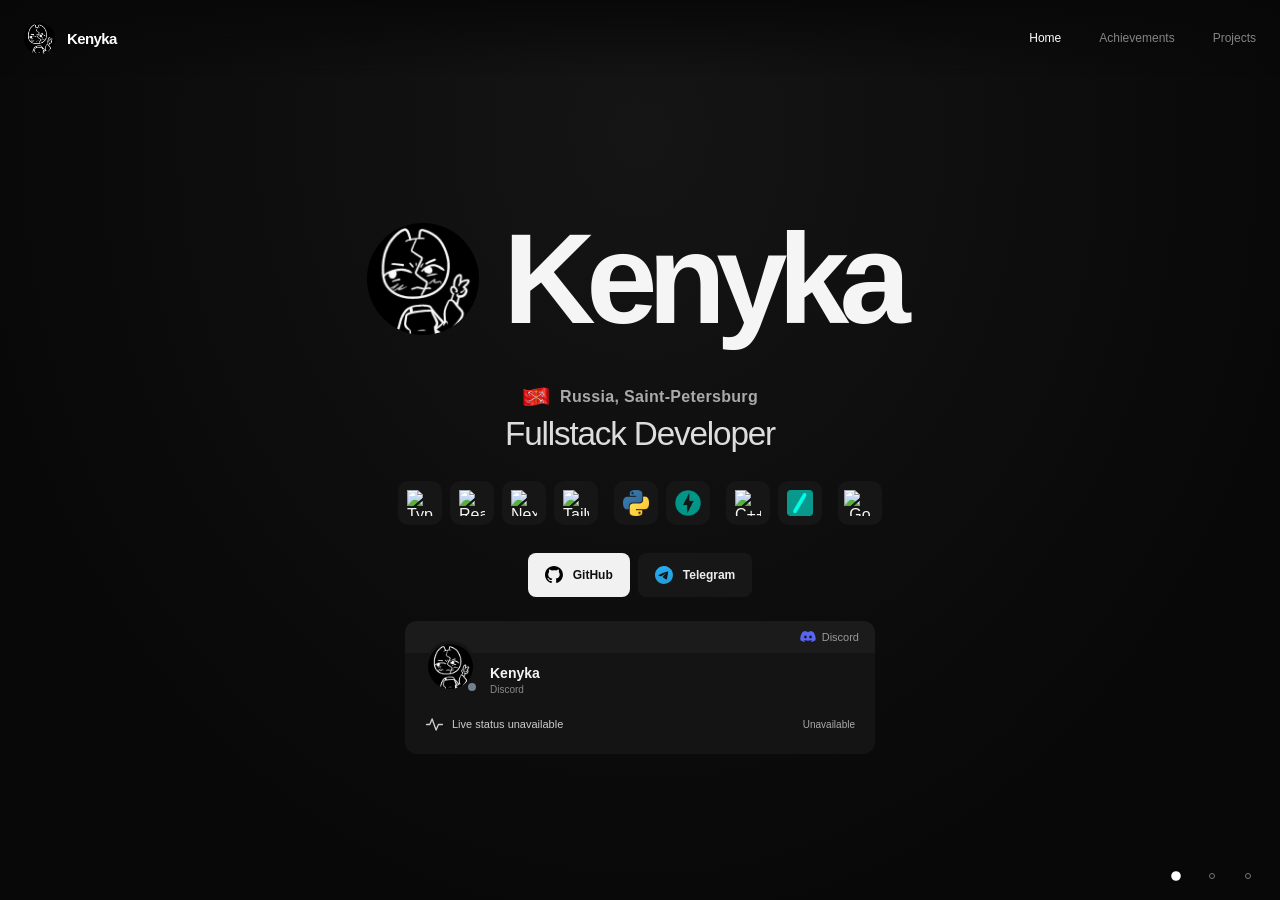
==== index.html @ 64f4a771 "add links and favicon" ====
<!DOCTYPE html>
<html lang="en">
<head>
<meta charset="UTF-8">
<meta name="viewport" content="width=device-width, initial-scale=1">
<meta name="theme-color" content="#080808">
<title>Kenyka</title>
<link rel="icon" type="image/svg+xml" href="images/favicon.svg">

<style>
:root {
  color-scheme: dark;
  --bg: #080808;
  --panel: #111;
  --border: #292929;
  --text: #f5f5f5;
  --muted: #858585;
  --ease: cubic-bezier(.22, 1, .36, 1);
}

* {
  box-sizing: border-box;
}

html,
body {
  margin: 0;
  width: 100%;
  height: 100%;
  overflow: hidden;
  background: radial-gradient(ellipse at 50% 15%, #151515 0%, var(--bg) 75%);
  color: var(--text);
  font-family: Inter, -apple-system, BlinkMacSystemFont, "Segoe UI", sans-serif;
  -webkit-font-smoothing: antialiased;
}

button,
a {
  font: inherit;
  -webkit-tap-highlight-color: transparent;
}

button {
  cursor: pointer;
}

a {
  color: inherit;
  text-decoration: none;
}

button:focus-visible,
a:focus-visible,
.project-card:focus-visible {
  outline: 2px solid white;
  outline-offset: 3px;
}

h1,
h2,
h3,
p {
  margin: 0;
}

svg {
  display: block;
}

.icon {
  width: 19px;
  height: 19px;
  fill: none;
  stroke: currentColor;
  stroke-width: 1.7;
  stroke-linecap: round;
  stroke-linejoin: round;
  flex-shrink: 0;
}

.sprite {
  position: absolute;
  width: 0;
  height: 0;
  overflow: hidden;
}

header {
  position: fixed;
  z-index: 100;
  top: 0;
  left: 0;
  width: 100%;
  height: 76px;
  padding: 0 24px;
  display: flex;
  align-items: center;
  justify-content: space-between;
  background: linear-gradient(#080808f5, #08080800);
}

.logo {
  border: 0;
  padding: 0;
  color: white;
  background: none;
  display: flex;
  align-items: center;
  gap: 12px;
  font-size: 15px;
  font-weight: 750;
  letter-spacing: -.04em;
}

.logo-icon {
  width: 31px;
  height: 31px;
  border: 0 solid #e6e6e6;
  border-radius: 9px;
  display: grid;
  place-items: center;
  font-weight: 900;
  font-size: 17px;
}

nav {
  display: flex;
  align-items: center;
  gap: clamp(16px, 3vw, 38px);
}

nav button {
  border: 0;
  background: transparent;
  color: #858585;
  padding: 8px 0;
  font-size: 12px;
  transition: color .2s;
}

nav button:hover,
nav button.active {
  color: white;
}

.viewport {
  position: relative;
  height: 100dvh;
  overflow: hidden;
}

.track {
  height: 100%;
  transition: transform .75s var(--ease);
  will-change: transform;
}

.slide {
  position: relative;
  height: 100dvh;
  width: 100%;
  overflow: hidden;
  display: flex;
  align-items: center;
  justify-content: center;
}

.screen-body {
  width: 100%;
  min-width: 0;
  flex-shrink: 0;
  overflow: visible;
  transform: scale(var(--fit, 1));
}



.slide .reveal {
  opacity: 0;
  transform: translateY(20px);
  transition: opacity .65s ease, transform .7s var(--ease);
}

.slide.active .reveal {
  opacity: 1;
  transform: translateY(0);
}

.slide.active .delay-1 {
  transition-delay: .1s;
}

.slide.active .delay-2 {
  transition-delay: .2s;
}

.slide.active .delay-3 {
  transition-delay: .3s;
}

.hero {
  text-align: center;
  width: 100%;
  max-width: 760px;
  margin: 0 auto;
  padding: 18px 0 10px;
}

.eyebrow {
  display: inline-flex;
  gap: 11px;
  align-items: center;
  font-size: 10px;
  font-weight: 650;
  color: #aaa;
  text-transform: uppercase;
  letter-spacing: .2em;
}

.diamond {
  width: 6px;
  height: 6px;
  border: 0 solid #aaa;
  transform: rotate(45deg);
}

.hero h1 {
  font-size: clamp(78px, 12vw, 148px);
  font-weight: 790;
  line-height: 1;
  letter-spacing: -.095em;
  margin: 13px 0 17px;
  padding-right: .09em;
}

.role {
  font-size: clamp(19px, 2.2vw, 25px);
  letter-spacing: -.035em;
  color: #ddd;
}

.subtitle {
  font-size: 12px;
  color: var(--muted);
  margin-top: 10px;
}

.tech-stack {
  display: flex;
  justify-content: center;
  gap: 9px;
  flex-wrap: wrap;
  margin-top: 29px;
}

.tech {
  width: 43px;
  height: 43px;
  border: 0 solid #303030;
  border-radius: 12px;
  background: #131313;
  display: grid;
  place-items: center;
  position: relative;
  transition: transform .25s, border-color .25s;
}

.tech:hover {
  transform: translateY(-4px);
  border-color: #aaa;
}

.tech svg {
  width: 25px;
  height: 25px;
}

.tech::after {
  content: attr(data-name);
  position: absolute;
  bottom: calc(100% + 10px);
  left: 50%;
  transform: translate(-50%, 5px);
  background: #222;
  border: 0 solid #444;
  border-radius: 6px;
  padding: 6px 9px;
  color: white;
  font-size: 10px;
  white-space: nowrap;
  opacity: 0;
  pointer-events: none;
  transition: .2s;
}

.tech:hover::after {
  opacity: 1;
  transform: translate(-50%, 0);
}

.socials {
  display: flex;
  justify-content: center;
  gap: 10px;
  flex-wrap: wrap;
  margin-top: 27px;
}

.btn {
  height: 42px;
  padding: 0 17px;
  display: inline-flex;
  align-items: center;
  justify-content: center;
  gap: 10px;
  border-radius: 12px;
  border: 0 solid #363636;
  background: #171717;
  color: #eee;
  font-size: 12px;
  font-weight: 600;
  transition: transform .25s, background .25s, border-color .25s;
}

.btn:hover {
  background: #242424;
  border-color: #777;
  transform: translateY(-3px);
}

.btn .icon {
  width: 16px;
  height: 16px;
}

.btn.primary {
  color: #101010;
  background: #f1f1f1;
  border-color: #f1f1f1;
}

.btn.primary:hover {
  background: white;
}

.discord-card {
  display: block;
  width: min(430px, 100%);
  margin: 29px auto 0;
  border: 0 solid #363636;
  border-radius: 16px;
  overflow: hidden;
  background: #141414;
  text-align: left;
  transition: transform .3s, border-color .3s;
}

.discord-card:hover {
  transform: translateY(-4px);
  border-color: #777;
}

.discord-banner {
  height: 43px;
  background: repeating-linear-gradient(
    130deg,
    #191919 0,
    #191919 30px,
    #242424 31px,
    #242424 32px,
    #171717 33px,
    #171717 68px
  );
  display: flex;
  align-items: center;
  justify-content: flex-end;
  gap: 6px;
  padding-right: 16px;
  color: #999;
  font-size: 11px;
  font-weight: 500;
}

.discord-logo {
  display: block;
  width: 16px;
  height: 12px;
  object-fit: contain;
}

.discord-custom-status {
  margin-top: 6px;
  font-size: 11px;
  line-height: 1.5;
  color: #ccc;
  overflow-wrap: anywhere;
}

.discord-content {
  padding: 0 17px 15px;
}

.discord-profile {
  display: flex;
  align-items: flex-start;
  gap: 14px;
  margin-top: 0;
  position: relative;
}

.avatar-wrap {
  margin-top: -12px;
  position: relative;
  flex-shrink: 0;
}

.avatar {
  width: 51px;
  height: 51px;
  display: grid;
  place-items: center;
  border-radius: 50%;
  border: 3px solid #141414;
  background: #eee;
  color: #111;
  font-size: 27px;
  font-weight: 850;
  overflow: hidden;
}

.avatar img {
  width: 100%;
  height: 100%;
  object-fit: cover;
}

.avatar-decoration {
  position: absolute;
  inset: -10%;
  width: 120%;
  height: 120%;
  object-fit: contain;
  pointer-events: none;
  z-index: 1;
}

.avatar-decoration[hidden], .discord-badges[hidden] { display: none; }

.presence {
  z-index: 2;
  position: absolute;
  right: -3px;
  bottom: -2px;
  width: 14px;
  height: 14px;
  border: 3px solid #141414;
  border-radius: 50%;
  background: #777;
}

.presence.online {
  background: #fff;
}

.presence.idle {
  background: #bbb;
}

.presence.dnd {
  background: #888;
}

.discord-identity {
  flex: 1;
  padding-top: 12px;
  padding-bottom: 4px;
  min-width: 0;
}

.discord-name {
  overflow-wrap: anywhere;
  font-size: 14px;
  font-weight: 750;
}

.discord-user {
  overflow-wrap: anywhere;
  font-size: 10px;
  color: #888;
  margin-top: 3px;
}

.discord-badges {
  display: flex;
  flex-wrap: wrap;
  align-items: center;
  gap: 6px;
  margin-top: 7px;
}

.discord-badges span {
  display: inline-flex;
  align-items: center;
  gap: 4px;
  min-height: 20px;
  color: #ccc;
  font-size: 10px;
}

.discord-badges img { width: 22px; height: 22px; object-fit: contain; }

.discord-badges [data-tooltip] { position: relative; }
.discord-badges [data-tooltip]::after {
  content: attr(data-tooltip);
  position: absolute;
  z-index: 5;
  bottom: calc(100% + 8px);
  left: 50%;
  transform: translateX(-50%);
  padding: 7px 10px;
  border: 1px solid #444;
  border-radius: 6px;
  background: #272727;
  color: #f5f5f5;
  box-shadow: 0 4px 12px #0005;
  font-size: 11px;
  line-height: 1.4;
  white-space: nowrap;
  pointer-events: none;
  visibility: hidden;
  opacity: 0;
  transition: opacity .16s ease, visibility 0s linear .16s;
}
.discord-badges [data-tooltip]:hover::after,
.discord-badges [data-tooltip]:focus-visible::after {
  visibility: visible;
  opacity: 1;
  transition-delay: 0s;
}
.discord-badges [data-tooltip]:focus-visible { outline: 1px solid #ddd; outline-offset: 3px; border-radius: 3px; }

.discord-badges [data-badge="orbs"] { min-width: 22px; justify-content: center; }
.discord-badges [data-badge="orbs"] img { width: 16px; height: 16px; }
.discord-guild-tag { padding: 2px 6px; border-radius: 4px; background: #242424; }
.discord-guild-tag img { width: 15px; height: 15px; }

.discord-bottom {
  border-top: 0;
  margin-top: 13px;
  padding-top: 12px;
  display: flex;
  align-items: center;
  justify-content: space-between;
  gap: 12px;
}

.discord-activity {
  display: flex;
  align-items: center;
  gap: 8px;
  font-size: 11px;
  color: #ccc;
  min-width: 0;
}

.discord-activity span {
  white-space: nowrap;
  overflow: hidden;
  text-overflow: ellipsis;
}

.discord-status {
  flex-shrink: 0;
  color: #858585;
  font-size: 10px;
  white-space: nowrap;
}

.discord-note {
  font-size: 9px;
  color: #656565;
  margin-top: 9px;
}

.scroll-hint {
  margin-top: 25px;
  display: flex;
  gap: 8px;
  align-items: center;
  justify-content: center;
  color: #707070;
  font-size: 10px;
  letter-spacing: .15em;
  text-transform: uppercase;
}

.scroll-hint .icon {
  width: 16px;
  height: 16px;
  animation: bounce 2s infinite;
}

@keyframes bounce {
  0%, 100% { transform: translateY(-3px); }
  50% { transform: translateY(4px); }
}

.section-label {
  display: flex;
  gap: 8px;
  align-items: center;
  color: #888;
  text-transform: uppercase;
  font-size: 10px;
  letter-spacing: .18em;
  font-weight: 650;
}

.section-title {
  margin-top: 12px;
  font-size: clamp(45px, 6vw, 76px);
  line-height: 1;
  letter-spacing: -.075em;
  font-weight: 750;
}

.section-title span {
  color: #777;
}

.section-description {
  margin-top: 12px;
  font-size: 12px;
  color: #858585;
  line-height: 1.6;
}

.achievement-grid {
  margin-top: 32px;
  display: grid;
  grid-template-columns: repeat(3, minmax(0, 1fr));
  gap: 14px;
}

.achievement-card {
  min-width: 0;
  background: #121212;
  border: 0 solid var(--border);
  border-radius: 16px;
  overflow: hidden;
}

.card-header {
  padding: 18px 19px;
  display: flex;
  gap: 10px;
  align-items: center;
  font-size: 15px;
  font-weight: 700;
  border-bottom: 0;
}

.achievement-row {
  padding: 17px 18px;
  display: flex;
  justify-content: space-between;
  align-items: flex-start;
  gap: 10px;
  border-bottom: 0;
  font-size: 12px;
  line-height: 1.55;
  color: #c9c9c9;
}

.achievement-row:last-child {
  border-bottom: 0;
}

.achievement-row strong {
  font-weight: 650;
  color: white;
}

.achievement-row small {
  color: #888;
  font-size: 10px;
}

.place {
  flex-shrink: 0;
  background: #202020;
  border: 0 solid #363636;
  padding: 5px 8px;
  border-radius: 7px;
  color: #ccc;
  font-size: 10px;
  font-weight: 650;
  white-space: nowrap;
}

.achievement-row.winner {
  background: #1b1b1b;
  border-left: 0;
}

.winner .place {
  background: #eee;
  border-color: #eee;
  color: #111;
}

.achievement-side {
  display: grid;
  grid-template-rows: 1fr 1fr;
  gap: 14px;
}

.achievement-side .card-header {
  padding: 15px 18px;
}

.bullet {
  padding: 12px 18px;
  color: #c9c9c9;
  border-bottom: 0;
  font-size: 11px;
  line-height: 1.6;
}

.bullet:last-child {
  border: none;
}

.bullet strong {
  color: white;
}

.bullet.highlight {
  border-left: 0;
}

.achievement-foot {
  display: flex;
  align-items: center;
  justify-content: space-between;
  margin-top: 25px;
  font-size: 10px;
  color: #777;
  gap: 15px;
}

.text-button {
  border: 0;
  background: transparent;
  color: #ddd;
  font-size: 11px;
}

.text-button:hover {
  color: white;
}

.projects-body {
  padding-top: 8px;
  padding-bottom: 20px;
}

.project-group {
  margin-top: 26px;
  display: grid;
  grid-template-columns: 175px minmax(0, 1fr);
  gap: 20px;
}

.group-meta {
  padding-top: 10px;
}

.group-number {
  font-size: 10px;
  color: #777;
  letter-spacing: .14em;
  font-weight: 700;
}

.group-title {
  margin-top: 10px;
  font-size: 24px;
  letter-spacing: -.05em;
  font-weight: 700;
}

.group-description {
  margin-top: 7px;
  color: #777;
  font-size: 11px;
  line-height: 1.5;
}

.project-rail {
  min-width: 0;
  overflow: visible;
}



.project-row {
  display: flex;
  gap: 9px;
  height: 195px;
  min-width: 0;
}

.project-card {
  flex: 1 1 0;
  min-width: 0;
  height: 100%;
  position: relative;
  border: 0 solid #313131;
  border-radius: 14px;
  background: #131313;
  overflow: hidden;
  cursor: pointer;
  transition:
    flex-grow .55s var(--ease),
    border-color .3s,
    background .3s,
    box-shadow .3s;
}

.project-card:hover {
  border-color: #777;
}

.project-card.active {
  flex-grow: 4.25;
  border-color: #888;
  background: #1a1a1a;
  box-shadow: none;
}

.project-card.active:hover {
  border-color: #ddd;
}

.project-top {
  display: flex;
  flex-direction: column;
  gap: 12px;
  align-items: flex-start;
  padding: 14px 12px;
}

.project-card.active .project-top {
  flex-direction: row;
  align-items: center;
  padding: 16px;
}

.project-icon {
  width: 33px;
  height: 33px;
  flex-shrink: 0;
  display: grid;
  place-items: center;
  background: #252525;
  border: 0 solid #373737;
  border-radius: 9px;
}

.project-label {
  display: flex;
  flex-direction: column;
  gap: 4px;
  min-width: 0;
}

.project-label strong {
  color: white;
  font-size: 12px;
  font-weight: 700;
  overflow-wrap: anywhere;
}

.project-label span {
  font-size: 10px;
  color: #888;
}

.project-card:not(.active) .project-label span {
  display: none;
}

.project-content {
  position: absolute;
  top: 79px;
  left: 16px;
  right: 16px;
  opacity: 0;
  visibility: hidden;
  transform: translateY(8px);
  pointer-events: none;
  transition: opacity .2s, transform .35s, visibility .2s;
}

.project-card.active .project-content {
  opacity: 1;
  visibility: visible;
  transform: translateY(0);
  pointer-events: auto;
  transition-delay: .15s;
}

.project-content p {
  color: #aaa;
  font-size: 11px;
  line-height: 1.6;
}

.project-link {
  margin-top: 13px;
  display: inline-flex;
  gap: 7px;
  align-items: center;
  max-width: 100%;
  padding-bottom: 3px;
  border-bottom: 1px solid #777;
  font-size: 10px;
  font-weight: 650;
  overflow-wrap: anywhere;
}

.project-link:hover {
  border-color: white;
}

.project-link .icon {
  width: 13px;
  height: 13px;
}

footer {
  margin-top: 28px;
  padding: 20px 0 0;
  border-top: 0;
  display: flex;
  justify-content: space-between;
  align-items: flex-end;
  gap: 20px;
}

.footer-name {
  font-size: clamp(32px, 4.2vw, 48px);
  font-weight: 800;
  line-height: 1;
  letter-spacing: -.08em;
}

.copyright {
  margin-top: 8px;
  color: #777;
  font-size: 14px;
}

.footer-links {
  display: flex;
  gap: 24px;
}

.footer-links a,
.footer-links button {
  background: none;
  border: 0;
  color: #aaa;
  padding: 5px 0;
  font-size: 12px;
  transition: color .2s;
}

.footer-links a:hover,
.footer-links button:hover {
  color: white;
}

.pagination {
  position: fixed;
  right: clamp(12px, 3vw, 42px);
  top: 50%;
  transform: translateY(-50%);
  display: flex;
  flex-direction: column;
  gap: 18px;
  z-index: 90;
}

.page-dot {
  width: 25px;
  height: 25px;
  display: grid;
  place-items: center;
  border: 0;
  background: none;
}

.page-dot span {
  width: 6px;
  height: 6px;
  border: 0 solid #777;
  border-radius: 50%;
  transition: .3s;
}

.page-dot.active span {
  background: white;
  border-color: white;
  transform: scale(1.6);
}

.toast {
  position: fixed;
  bottom: 25px;
  left: 50%;
  transform: translate(-50%, 15px);
  background: #222;
  border: 0 solid #444;
  padding: 12px 18px;
  border-radius: 10px;
  color: #eee;
  font-size: 12px;
  opacity: 0;
  pointer-events: none;
  transition: .25s;
  z-index: 200;
  max-width: calc(100% - 40px);
  text-align: center;
}

.toast.show {
  transform: translate(-50%, 0);
  opacity: 1;
}

/* Polish direction: quiet developer workspace, real logos, live presence.
   Design pass informed by unslop — Damir Sokolovsky (@heydamir), CC BY 4.0. */
.slide { padding: 88px 24px 40px; }
.screen-body { max-height: none; }
.logo-icon { object-fit: cover; border-radius: 50%; }
.hero { max-width: 960px; display: flex; flex-direction: column; gap: 24px; align-items: center; text-align: center; padding: 0; }
.hero-intro { min-width: 0; width: 100%; }
.hero-heading { display: flex; justify-content: center; align-items: center; gap: 24px; margin: 20px 0; }
.hero h1 { font-size: clamp(88px, 10vw, 148px); font-weight: 650; letter-spacing: -.075em; margin: 0; }
.eyebrow, .section-label { text-transform: none; letter-spacing: .02em; font-size: 12px; }
.hero-location { font-size: 16px; line-height: 1.5; gap: 10px; margin-top: 20px; }
.hero-location img { width: 28px; height: 28px; object-fit: contain; flex-shrink: 0; }
.diamond { width: 5px; height: 5px; background: #999; border: 0; }
.role { font-size: clamp(22px, 2.6vw, 38px); }
.subtitle { font-size: 14px; line-height: 1.6; }
.tech-stack, .socials { justify-content: center; gap: 8px; margin-top: 28px; }
.tech-stack { column-gap: 16px; }
.tech-group { display: flex; gap: 8px; }
.tech { width: 44px; height: 44px; border-radius: 10px; background: #161616; }
.tech img { width: 26px; height: 26px; object-fit: contain; }
.tech[data-name="Go"] img { width: 32px; }
.tech:focus-visible { outline: 2px solid #ddd; outline-offset: 3px; }
.tech:focus-visible::after { opacity: 1; transform: translate(-50%, 0); }
.btn { border-radius: 8px; height: 44px; }
.social-icon { object-fit: contain; }
.btn.primary .social-icon { filter: brightness(0); }
.hero-profile { width: min(470px, 100%); min-width: 0; }
.hero-avatar { display: block; flex-shrink: 0; width: clamp(72px, 9vw, 112px); height: auto; aspect-ratio: 1; object-fit: cover; border-radius: 50%; }
.discord-card { width: 100%; margin-top: 0; border-radius: 12px; }
.discord-banner { height: 32px; background: #1b1b1b; }
.discord-content { padding: 0 20px 20px; }
.discord-profile { margin-top: 0; }
.avatar { background: #141414; }
.presence.online { background: #43b581; }
.presence.idle { background: #f0b232; }
.presence.dnd { background: #f23f43; }
.presence.offline, .presence.unknown { background: #747f8d; }
.discord-bottom { margin-top: 12px; padding-top: 4px; }
.discord-note { color: #999; font-size: 10px; }
.discord-status { color: #aaa; }
.scroll-hint { margin-top: 0; font-size: 11px; letter-spacing: .02em; text-transform: none; }
.section-title { font-size: clamp(48px, 6vw, 96px); font-weight: 600; letter-spacing: -.06em; }
.section-description { color: #aaa; font-size: 13px; }
.achievement-grid { gap: 16px; margin-top: 28px; }
.achievement-card { border-radius: 12px; }
.card-header { gap: 12px; padding: 20px; font-weight: 600; }
.achievement-icon { width: 28px; height: 28px; flex-shrink: 0; object-fit: contain; border-radius: 6px; }
.achievement-row { padding: 18px 20px; font-size: 13px; }
.achievement-row small { color: #a0a0a0; font-size: 11px; }
.place { background: #252525; border-radius: 5px; }
.achievement-side { gap: 16px; }
.achievement-side .card-header { padding: 16px 20px; }
.bullet { padding: 12px 20px; font-size: 12px; }
.bullet.highlight, .bullet.with-icon { display: flex; align-items: flex-start; gap: 12px; }
.achievement-row.winner { --prize: #e0e6f0; background: #202329; color: #cdd4de; }
.winner .place { display: inline-flex; align-items: center; gap: 6px; color: #e0e6f0; background: #343a44; }
.place .icon { width: 14px; height: 14px; }
.bullet.highlight { --prize: #e7b084; background: #2a201a; color: #e0c3ad; border-radius: 8px; margin: 0 8px 8px; padding: 12px; }
.bullet.highlight strong { color: #f2c39f; }
.prize-caption { display: flex; align-items: center; gap: 6px; margin-bottom: 4px; color: var(--prize); font-size: 10px; font-weight: 600; }
.prize-caption .icon { width: 14px; height: 14px; }
.achievement-name { display: flex; align-items: center; gap: 10px; min-width: 0; }
.achievement-name strong { min-width: 0; overflow-wrap: anywhere; }
.achievement-icon.mgbot-icon { padding: 0; background: transparent; border-radius: 0; object-fit: contain; }
.achievement-row.bronze { background: #2a201a; }
.bronze .place { display: inline-flex; align-items: center; gap: 6px; color: #f2c39f; background: #493226; }
.project-group { grid-template-columns: 160px minmax(0, 1fr); gap: 24px; margin-top: 24px; }
.project-row { height: clamp(180px, 24dvh, 280px); gap: 12px; }
.project-card { border-radius: 10px; }
.project-card.active { background: #202020; }
.project-card:hover { background: #191919; }
.project-card.active:hover { background: #242424; }
.project-top { padding: 16px; }
.project-card.active .project-top { padding: 20px; }
.project-icon { width: 40px; height: 40px; border-radius: 10px; background: transparent; }
.project-icon img { width: 36px; height: 36px; object-fit: contain; border-radius: 7px; }
.project-label strong { font-size: 13px; }
.project-content { top: 84px; left: 20px; right: 20px; }
.project-content p { font-size: 12px; }
.project-link { font-size: 11px; }
footer { margin-top: 24px; padding-top: 0; }
#projects { padding-bottom: 104px; }
#projects > footer { position: absolute; left: 24px; right: 24px; bottom: max(12px, env(safe-area-inset-bottom)); margin: 0; }
body:has(#projects.active) .pagination { bottom: 96px; }
.pagination { right: 16px; top: auto; bottom: 12px; transform: none; flex-direction: row; gap: 4px; }
.page-dot span { border: 1px solid #777; }
.page-dot { width: 32px; height: 24px; }
.toast { border: 0; background: #282828; }
@media (min-width: 1800px) {
  .slide { padding-inline: 32px; }
  header { padding-inline: 32px; }
  .achievement-row { padding-block: 24px; font-size: 15px; }
  .bullet { padding-block: 20px; font-size: 14px; }
}
@media (max-width: 1000px) {
  .hero h1 { font-size: clamp(76px, 12vw, 120px); }
  .project-group { grid-template-columns: 1fr; gap: 12px; }
  .group-meta { display: flex; align-items: baseline; gap: 12px; padding: 0; }
  .group-title { margin: 0; font-size: 22px; }
  .group-description { margin: 0 0 0 auto; }
  .project-row { height: 180px; }
  .project-card.active { flex-grow: 5.5; }
  .project-top { padding: 12px 8px; }
  .project-card.active .project-top { padding: 12px; }
  .project-content { top: 68px; left: 12px; right: 12px; }
  .achievement-row { padding: 12px; font-size: 12px; }
  .card-header, .achievement-side .card-header { padding: 16px 12px; font-size: 13px; }
  .bullet { padding: 12px; font-size: 11px; }
}
@media (max-width: 600px) {
  header { height: 60px; padding: 0 12px; }
  .logo { gap: 8px; font-size: 13px; }
  .logo-icon { width: 28px; height: 28px; }
  nav { gap: 16px; }
  nav button { font-size: 11px; min-height: 44px; }
  nav button:first-child { display: none; }
  .slide { padding: 72px 12px 40px; }
  .hero { gap: 20px; }
  .hero-heading { gap: 16px; margin: 16px 0; }
  .hero h1 { font-size: clamp(56px, 16vw, 88px); margin: 0; }
  .role { font-size: 22px; }
  .subtitle { font-size: 12px; margin-top: 8px; }
  .tech-stack, .socials { justify-content: center; gap: 6px; margin-top: 20px; }
  .tech-stack { gap: 10px; flex-wrap: nowrap; max-width: 402px; margin-inline: auto; }
  .tech-group { gap: 4px; }
  .tech { width: clamp(22px, calc((100vw - 74px) / 9), 36px); height: auto; aspect-ratio: 1; border-radius: 8px; }
  .tech img { width: 23px; height: 23px; }
  .tech[data-name="Go"] img { width: min(28px, 90%); }
  .btn { padding-inline: 12px; font-size: 11px; gap: 8px; }
  .hero-avatar { width: clamp(56px, 16vw, 72px); border-radius: 50%; }
  .discord-card { margin-top: 0; max-width: 430px; margin-inline: auto; }
  .discord-banner { height: 36px; }
  .scroll-hint { margin-top: 0; }
  .section-title { font-size: 48px; margin-top: 8px; }
  .section-description { font-size: 11px; margin-top: 8px; }
  .achievement-grid { grid-template-columns: repeat(2, minmax(0, 1fr)); gap: 8px; margin-top: 20px; }
  .achievement-row { padding: 12px 10px; gap: 4px; flex-wrap: wrap; font-size: 11px; }
  .achievement-row small { font-size: 10px; }
  .place { font-size: 9px; padding: 4px 6px; }
  .card-header, .achievement-side .card-header { padding: 12px 10px; gap: 8px; font-size: 12px; }
  .achievement-icon { width: 24px; height: 24px; }
  .achievement-side { grid-column: 1 / -1; grid-template-columns: repeat(2, minmax(0, 1fr)); grid-template-rows: auto; gap: 8px; }
  .bullet { font-size: 10px; padding: 8px 10px; }
  .bullet.highlight, .bullet.with-icon { gap: 6px; }
  .bullet .achievement-icon { width: 20px; height: 20px; }
  .bullet.highlight { margin-inline: 4px; padding: 8px 6px; }
  .achievement-foot { margin-top: 16px; font-size: 9px; }
  .project-group { margin-top: 16px; gap: 8px; }
  .group-title { font-size: 18px; }
  .group-number { font-size: 9px; }
  .group-description { font-size: 9px; }
  .project-row { height: 176px; gap: 4px; }
  .project-card.active { flex-grow: 9; }
  .project-card:not(.active) .project-top { padding: 12px 2px; align-items: center; }
  .project-card:not(.active) .project-label { writing-mode: vertical-rl; }
  .project-card:not(.active) .project-label strong { font-size: 10px; white-space: nowrap; overflow-wrap: normal; }
  .project-card:not(.active) .project-icon, .project-card:not(.active) .project-icon img { width: 22px; height: 22px; }
  .project-card.active .project-top { padding: 12px 10px; gap: 8px; }
  .project-icon, .project-icon img { width: 30px; height: 30px; }
  .project-label strong { font-size: 12px; }
  .project-content { top: 60px; left: 10px; right: 10px; }
  .project-content p { font-size: 10px; line-height: 1.5; }
  .project-link { font-size: 9px; margin-top: 10px; }
  footer { margin-top: 16px; align-items: center; }
  .footer-name { font-size: 28px; }
  .copyright { font-size: 12px; }
  #projects { padding-bottom: 88px; }
  #projects > footer { left: 12px; right: 12px; }
  body:has(#projects.active) .pagination { bottom: 76px; }
  .footer-links { gap: 12px; }
  .footer-links a, .footer-links button { font-size: 10px; }
}
@media (max-height: 700px) and (min-width: 601px) {
  header { height: 60px; }
  .slide { padding-top: 72px; }
  .hero { gap: 16px; }
  .hero-heading { margin-block: 12px; }
  .hero h1 { font-size: clamp(72px, 10vw, 104px); }
  .hero-avatar { width: 80px; }
  .tech-stack, .socials { margin-top: 16px; }
  .section-title { font-size: 52px; }
  .project-row { height: 172px; }
  .achievement-grid { margin-top: 20px; }
  .achievement-row { padding-block: 12px; }
}
@media (prefers-reduced-motion: reduce) {
  *,
  *::before,
  *::after {
    animation: none !important;
    transition-duration: .01ms !important;
  }

  .slide .reveal {
    opacity: 1;
    transform: none;
  }
}
</style>
</head>

<body>

<svg class="sprite" xmlns="http://www.w3.org/2000/svg">
  <symbol id="i-github" viewBox="0 0 24 24">
    <path d="M9 19c-4.5 1.6-4.5-2-6-2m12 4v-3.9a3.45 3.45 0 0 0-.96-2.67c3.2-.36 6.56-1.57 6.56-7.1a5.56 5.56 0 0 0-1.53-3.85 5.17 5.17 0 0 0-.1-3.8S17.75-.8 15 1.7a13 13 0 0 0-7 0C5.25-.8 4.03-.32 4.03-.32a5.17 5.17 0 0 0-.1 3.8A5.56 5.56 0 0 0 2.4 7.3c0 5.52 3.36 6.74 6.56 7.1A3.45 3.45 0 0 0 8 17.07V21" transform="translate(1.2 1.1) scale(.9)"/>
  </symbol>
  <symbol id="i-telegram" viewBox="0 0 24 24">
    <path d="m22 2-7 20-4.5-8.5L2 9l20-7Z"/>
    <path d="M22 2 10.5 13.5"/>
  </symbol>
  <symbol id="i-code" viewBox="0 0 24 24">
    <path d="m8 5-6 7 6 7m8-14 6 7-6 7m-3-17-2 20"/>
  </symbol>
  <symbol id="i-note" viewBox="0 0 24 24">
    <path d="M6 3h9l4 4v14H6a2 2 0 0 1-2-2V5a2 2 0 0 1 2-2Z"/>
    <path d="M14 3v5h5M8 12h8M8 16h7"/>
  </symbol>
  <symbol id="i-check" viewBox="0 0 24 24">
    <rect x="3" y="3" width="18" height="18" rx="3"/>
    <path d="m7 12 3.5 3.5L17 9"/>
  </symbol>
  <symbol id="i-cloud" viewBox="0 0 24 24">
    <path d="M7 18h11a4 4 0 0 0 .7-7.94A7 7 0 0 0 5.2 9a4.5 4.5 0 0 0 1.8 9Z"/>
  </symbol>
  <symbol id="i-bot" viewBox="0 0 24 24">
    <rect x="4" y="7" width="16" height="14" rx="3"/>
    <path d="M12 3v4m-6 7h.01M18 14h.01M9 17h6"/>
  </symbol>
  <symbol id="i-link" viewBox="0 0 24 24">
    <path d="m10 13 4-4M8 16H7a5 5 0 0 1 0-10h3m4 0h3a5 5 0 0 1 0 10h-3" transform="rotate(-45 12 12)"/>
  </symbol>
  <symbol id="i-cube" viewBox="0 0 24 24">
    <path d="m12 2 9 5v10l-9 5-9-5V7l9-5Z"/>
    <path d="m3 7 9 5 9-5M12 12v10"/>
  </symbol>
  <symbol id="i-database" viewBox="0 0 24 24">
    <ellipse cx="12" cy="5" rx="9" ry="3"/>
    <path d="M3 5v14c0 1.7 4 3 9 3s9-1.3 9-3V5M3 12c0 1.7 4 3 9 3s9-1.3 9-3"/>
  </symbol>
  <symbol id="i-sun" viewBox="0 0 24 24">
    <circle cx="12" cy="12" r="4"/>
    <path d="M12 2v2m0 16v2M4.93 4.93l1.41 1.41m11.32 11.32 1.41 1.41M2 12h2m16 0h2M4.93 19.07l1.41-1.41M17.66 6.34l1.41-1.41"/>
  </symbol>
  <symbol id="i-trophy" viewBox="0 0 24 24">
    <path d="M7 3h10v7a5 5 0 0 1-10 0V3ZM7 5H4v3a4 4 0 0 0 4 4m9-7h3v3a4 4 0 0 1-4 4m-4 3v4m-4 2h8"/>
  </symbol>
  <symbol id="i-award" viewBox="0 0 24 24">
    <circle cx="12" cy="8" r="5"/>
    <path d="m8 12-2 10 6-3 6 3-2-10"/>
  </symbol>
  <symbol id="i-school" viewBox="0 0 24 24">
    <path d="m2 9 10-6 10 6-10 6-10-6Zm4 3v6c4 4 8 4 12 0v-6M22 9v8"/>
  </symbol>
  <symbol id="i-sparkle" viewBox="0 0 24 24">
    <path d="m12 2 2.3 7.7L22 12l-7.7 2.3L12 22l-2.3-7.7L2 12l7.7-2.3L12 2Z"/>
  </symbol>
  <symbol id="i-activity" viewBox="0 0 24 24">
    <path d="M2 12h4l3-7 5 14 3-7h5"/>
  </symbol>
  <symbol id="i-down" viewBox="0 0 24 24">
    <path d="m6 9 6 6 6-6"/>
  </symbol>
  <symbol id="i-external" viewBox="0 0 24 24">
    <path d="M14 5h5v5m0-5-9 9"/>
    <path d="M19 14v5H5V5h5"/>
  </symbol>
  <symbol id="i-discord" viewBox="0 0 24 24">
    <path d="M18.5 5.5A17 17 0 0 0 14.4 4l-.5 1.1a15 15 0 0 0-3.8 0L9.6 4a17 17 0 0 0-4.1 1.5C3 9 2.3 12.5 2.7 16.8a17 17 0 0 0 5.1 2.5l1.1-1.7-1.5-.7.4-.3c2.7 1.2 5.7 1.2 8.4 0l.4.3-1.5.7 1.1 1.7a17 17 0 0 0 5.1-2.5c.5-5-1-8.5-2.8-11.3Z"/>
    <circle cx="9" cy="12.6" r="1" fill="currentColor" stroke="none"/>
    <circle cx="15" cy="12.6" r="1" fill="currentColor" stroke="none"/>
  </symbol>
</svg>

<header>
  <button class="logo" data-goto="0">
    <img class="logo-icon" src="images/avatar.png" alt="" width="32" height="32">
    <span>Kenyka</span>
  </button>

  <nav>
    <button class="active" data-goto="0">Home</button>
    <button data-goto="1">Achievements</button>
    <button data-goto="2">Projects</button>
  </nav>
</header>

<div class="pagination">
  <button class="page-dot active" data-goto="0" aria-label="Home"><span></span></button>
  <button class="page-dot" data-goto="1" aria-label="Achievements"><span></span></button>
  <button class="page-dot" data-goto="2" aria-label="Projects"><span></span></button>
</div>

<main class="viewport" id="viewport">
  <div class="track" id="track">

    <section class="slide" id="home">
      <div class="screen-body">
        <div class="hero">

          <div class="hero-intro">

          <div class="hero-heading reveal delay-1">
            <img class="hero-avatar" src="images/avatar.png" alt="" width="112" height="112">
            <h1>Kenyka</h1>
          </div>

          <p class="eyebrow hero-location reveal"><img src="images/flag.png" alt="" width="28" height="28">Russia, Saint-Petersburg</p>

          <p class="role reveal delay-2">Fullstack Developer</p>

          <div class="tech-stack reveal delay-2">
            <div class="tech-group">
              <span class="tech" data-name="TypeScript" tabindex="0"><img src="https://upload.wikimedia.org/wikipedia/commons/f/f5/Typescript.svg" alt="TypeScript" width="26" height="26"></span>
              <span class="tech" data-name="React" tabindex="0"><img src="https://react.dev/favicon-32x32.png" alt="React" width="26" height="26"></span>
              <span class="tech" data-name="Next.js" tabindex="0"><img src="https://nextjs.org/favicon.ico" alt="Next.js" width="26" height="26"></span>
              <span class="tech" data-name="Tailwind CSS" tabindex="0"><img src="https://upload.wikimedia.org/wikipedia/commons/d/d5/Tailwind_CSS_Logo.svg" alt="Tailwind CSS" width="26" height="26"></span>
            </div>
            <div class="tech-group">
              <span class="tech" data-name="Python" tabindex="0"><img src="images/stack/python.webp" alt="Python" width="26" height="26"></span>
              <span class="tech" data-name="FastAPI" tabindex="0"><img src="images/stack/fastapi.webp" alt="FastAPI" width="26" height="26"></span>
            </div>
            <div class="tech-group">
              <span class="tech" data-name="C++" tabindex="0"><img src="https://raw.githubusercontent.com/isocpp/logos/master/cpp_logo.svg" alt="C++" width="26" height="26"></span>
              <span class="tech" data-name="InAPI" tabindex="0"><img src="images/logos/inapi.png" alt="InAPI" width="26" height="26"></span>
            </div>
            <div class="tech-group">
              <span class="tech" data-name="Go" tabindex="0"><img src="https://go.dev/blog/go-brand/Go-Logo/SVG/Go-Logo_Blue.svg" alt="Go" width="26" height="26"></span>
            </div>
          </div>

          <div class="socials reveal delay-3">
            <a class="btn primary" href="https://github.com/thekeny" target="_blank" rel="noopener noreferrer">
              <img class="social-icon" src="images/icons/github.svg" alt="" width="18" height="18">
              GitHub
            </a>

            <a class="btn telegram-link" href="https://t.me/itzkeeni" target="_blank" rel="noopener noreferrer">
              <img class="social-icon" src="images/icons/telegram.svg" alt="" width="18" height="18">
              Telegram
            </a>
          </div>

          </div>
          <div class="hero-profile">
          <a class="discord-card reveal delay-3" href="https://discord.com/users/753217432541200445" target="_blank" rel="noopener noreferrer" aria-label="Open Kenyka's Discord profile (new tab)">
            <div class="discord-banner">
              <img class="discord-logo" src="images/icons/discord.svg" alt="" width="16" height="12">
              <span>Discord</span>
            </div>

            <div class="discord-content">
              <div class="discord-profile">

                <div class="avatar-wrap">
                  <div class="avatar" id="discordAvatar"><img src="images/avatar.png" alt="" width="51" height="51"></div>
                  <img class="avatar-decoration" id="discordDecoration" alt="" width="62" height="62" hidden>
                  <span class="presence" id="discordPresence" aria-hidden="true"></span>
                </div>

                <div class="discord-identity">
                  <div class="discord-name" id="discordName">Kenyka</div>
                  <div class="discord-user" id="discordUsername">Discord</div>
                  <div class="discord-custom-status" id="discordCustomStatus" hidden></div>
                  <div class="discord-badges" id="discordBadges" aria-label="Discord badges" hidden></div>
                </div>

              </div>

              <div class="discord-bottom" role="status" aria-live="polite" aria-atomic="true">
                <div class="discord-activity">
                  <svg class="icon"><use href="#i-activity"/></svg>
                  <span id="discordActivity">Connecting to Discord…</span>
                </div>
                <span class="discord-status" id="discordStatus">Connecting</span>
              </div>
            </div>
          </a>

          </div>

        </div>
      </div>
    </section>

    <section class="slide" id="achievements">
      <div class="screen-body">

        <h2 class="section-title reveal delay-1">Achievements<span>.</span></h2>

        <div class="achievement-grid reveal delay-2">

          <div class="achievement-card">
            <div class="card-header">
              <img class="achievement-icon" src="images/icons/prod.webp" alt="" width="28" height="28">
              PROD
            </div>

            <div class="achievement-row">
              <div>
                <strong>PROD '26</strong>
              </div>
              <span class="place">Finalist</span>
            </div>

            <div class="achievement-row">
              <div>PROD Hackathon<br><strong>Minsk</strong></div>
              <span class="place">4th place</span>
            </div>

            <div class="achievement-row">
              <div>PROD Hackathon<br><strong>Saint Petersburg</strong></div>
              <span class="place">6th place</span>
            </div>

            <div class="achievement-row winner">
              <div>PROD Hackathon<br><strong>Kazan</strong></div>
              <span class="place"><svg class="icon" aria-hidden="true"><use href="#i-award"/></svg>2nd place</span>
            </div>
          </div>

          <div class="achievement-card">
            <div class="card-header">
              <img class="achievement-icon" src="images/icons/dano.webp" alt="" width="28" height="28">
              DANO
            </div>

            <div class="achievement-row">
              <div>
                DANO Hackathon<br>
                <strong>Saint Petersburg</strong>
              </div>
              <span class="place">21st place</span>
            </div>

            <div class="achievement-row">
              <div>
                DANO Hackathon<br>
                <strong>Saint Petersburg</strong>
              </div>
              <span class="place">5th place</span>
            </div>
          </div>

          <div class="achievement-side">
            <div class="achievement-card">
              <div class="card-header">
                <img class="achievement-icon" src="images/icons/yandex_liceum.png" alt="" width="28" height="28">
                Yandex Lyceum
              </div>
              <div class="bullet">
                Studying <strong>Industrial Programming in Python</strong>.
              </div>
              <div class="bullet">
                Completed the self-paced <strong>Go course</strong> (Go-1, Go-2, Go-3).
              </div>
            </div>

            <div class="achievement-card">
              <div class="card-header">
                <svg class="icon"><use href="#i-sparkle"/></svg>
                Other
              </div>
              <div class="achievement-row bronze">
                <div class="achievement-name">
                  <img class="achievement-icon" src="images/icons/technoshtorm.png" alt="" width="28" height="28">
                  <strong>Techno Storm '25</strong>
                </div>
                <span class="place"><svg class="icon" aria-hidden="true"><use href="#i-award"/></svg>3rd place</span>
              </div>
              <div class="achievement-row">
                <div class="achievement-name">
                  <img class="achievement-icon mgbot-icon" src="images/icons/mgbot.png" alt="" width="28" height="28">
                  <strong>Test Enginee case tournament by MGBOT '22</strong>
                </div>
                <span class="place">Finalist</span>
              </div>
            </div>
          </div>

        </div>

      </div>
    </section>

    <section class="slide" id="projects">
      <div class="screen-body projects-body">

        <h2 class="section-title reveal delay-1">Projects<span>.</span></h2>

        <div class="project-group reveal delay-2">
          <div class="group-meta">
            <h3 class="group-title">Apps</h3>
          </div>
          <div class="project-rail">
            <div class="project-row" id="apps"></div>
          </div>
        </div>

        <div class="project-group reveal delay-3">
          <div class="group-meta">
            <h3 class="group-title">Open Source</h3>
          </div>
          <div class="project-rail">
            <div class="project-row" id="opensource"></div>
          </div>
        </div>

      </div>

        <footer class="reveal delay-3">
          <div>
            <div class="footer-name">Kenyka.</div>
            <div class="copyright">© 2026 Kenyka</div>
          </div>
          <div class="footer-links">
            <a href="https://github.com/thekeny" target="_blank" rel="noopener noreferrer">GitHub</a>
            <a class="telegram-link" href="https://t.me/itzkeeni" target="_blank" rel="noopener noreferrer">Telegram</a>
          </div>
        </footer>
    </section>

  </div>
</main>

<div class="toast" id="toast"></div>

<script>
"use strict";

const DISCORD_USER_ID = "753217432541200445";
// Confirmed by the profile owner; these badges are not included in Lanyard's public data.
const DISCORD_PROFILE_BADGES = [
  { id: "nitro", label: "Nitro Emerald - 3 years", src: "images/icons/discord-badges/nitro-emerald.png" },
  { id: "account-age", label: "Redwood - 6-year account", src: "images/icons/discord-badges/account-redwood.svg" },
  { id: "gifting", label: "Patron - gifting level 1", src: "images/icons/discord-badges/gifting-patron.png" },
  { id: "quests", label: "Completed a Quest", src: "images/icons/discord-badges/quest.png" },
  { id: "legacy-username", label: "Originally Known As - legacy username", tooltip: "itzkeeni#0006", src: "images/icons/discord-badges/legacy-username.png" },
  { id: "orbs", label: "Orbs Apprentice", src: "images/icons/discord-badges/orbs.svg" },
  { id: "streaming", label: "Streaming Star", src: "images/icons/discord-badges/streaming-star.svg" },
  { id: "game-time", label: "Eternal - maximum game time level", src: "images/icons/discord-badges/game-time-eternal.svg" },
  { id: "game-variety", label: "Universalist - maximum game variety level", src: "images/icons/discord-badges/game-variety-universalist.svg" }
];

const projects = {
  apps: [
    {
      name: "Notter",
      logo: "notter.png",

      description: "A streamlined place for notes, ideas, and thoughts, designed for focused writing without unnecessary clutter.",
      url: "https://notter.su",
      label: "notter.su",
      icon: "note"
    },
    {
      name: "Todo Notter",
      logo: "todo.png",

      description: "An uncluttered to-do workspace for tracking tasks, organizing priorities, and getting things done.",
      url: "https://todo.notter.su",
      label: "todo.notter.su",
      icon: "check"
    },
    {
      name: "Qualsu Cloud",
      logo: "qualcloud.png",

      description: "A web-based space for storing, managing, and accessing files through a simple interface.",
      url: "https://cloud.qualsu.ru/",
      label: "cloud.qualsu.ru",
      icon: "cloud"
    },
    {
      name: "QAI",
      logo: "qai.png",

      description: "An interface for exploring AI-assisted workflows and interacting with intelligent tools.",
      url: "https://qai.qualsu.ru/",
      label: "qai.qualsu.ru",
      icon: "bot"
    },
    {
      name: "GDKenyBot",
      logo: "gdkenybot.svg",
      description: "Geometry Dash notifications & utilities bot",
      url: "https://bot.thekeny.ru",
      label: "bot.thekeny.ru",
      icon: "bot"
    },
    {
      name: "Shrtl",
      logo: "shrtl.svg",

      description: "A lightweight utility that turns long URLs into short, convenient links for easy sharing.",
      url: "https://shrtl.ru/",
      label: "shrtl.ru",
      icon: "link"
    }
  ],
  opensource: [
    {
      name: "InSDL",
      logo: "insdl.png",

      description: "A C++ framework built on SDL3, simplifying the creation of cross-platform graphics, games, and interactive applications.",
      url: "https://github.com/qualsu/insdl",
      label: "github.com/qualsu/insdl",
      icon: "cube"
    },
    {
      name: "InAPI",
      logo: "inapi.png",

      description: "A C++ library for building HTTP servers with expressive FastAPI-like route declarations and a developer-friendly API.",
      url: "https://github.com/qualsu/inapi",
      label: "github.com/qualsu/inapi",
      icon: "code"
    },
    {
      name: "Kvllay",
      logo: "kvllay.png",

      description: "An in-memory key-value store focused on efficient data storage and retrieval.",
      url: "https://github.com/thekeny/kvllay",
      label: "github.com/thekeny/kvllay",
      icon: "database"
    },
    {
      name: "Omi Language",
      logo: "omi.png",

      description: "A programming-language experiment exploring syntax, language design, and developer tooling.",
      url: "https://omilang.fun/",
      label: "omilang.fun",
      icon: "code"
    },
    {
      name: "SunCheck",
      logo: "suncheck.png",

      description: "An interface utility that makes disabled actions explain why they are unavailable, improving user feedback.",
      url: "https://github.com/thekeny/SunCheck",
      label: "github.com/thekeny/SunCheck",
      icon: "sun"
    }
  ]
};

function renderProjects(id, items) {
  const container = document.getElementById(id);

  container.innerHTML = items.map((project, index) => `
    <article
      class="project-card ${index === 0 ? "active" : ""}"
      tabindex="0"
      aria-expanded="${index === 0}"
    >
      <div class="project-top">
        <div class="project-icon">
          ${project.logo
            ? `<img src="images/logos/${project.logo}" alt="" width="36" height="36">`
            : `<svg class="icon" aria-hidden="true"><use href="#i-${project.icon}"></use></svg>`}
        </div>
        <div class="project-label">
          <strong>${project.name}</strong>
        </div>
      </div>
      <div class="project-content">
        ${project.description ? `<p>${project.description}</p>` : ""}
        <a
          class="project-link"
          tabindex="${index === 0 ? '0' : '-1'}"
          href="${project.url}"
          target="_blank"
          rel="noopener noreferrer"
        >
          ${project.label}
          <svg class="icon"><use href="#i-external"></use></svg>
        </a>
      </div>
    </article>
  `).join("");

  const cards = [...container.querySelectorAll(".project-card")];

  function activate(card) {
    cards.forEach(item => {
      const selected = item === card;
      item.classList.toggle("active", selected);
      item.setAttribute("aria-expanded", String(selected));
      item.querySelector(".project-link").tabIndex = selected ? 0 : -1;
    });

    requestAnimationFrame(fitScreens);
  }

  cards.forEach(card => {
    card.addEventListener("pointerenter", event => {
      if (event.pointerType === "mouse") activate(card);
    });

    card.addEventListener("click", event => {
      if (!event.target.closest("a")) activate(card);
    });

    card.addEventListener("keydown", event => {
      if (event.key === "Enter" || event.key === " ") {
        event.preventDefault();
        activate(card);
      }
    });
  });
}

renderProjects("apps", projects.apps);
renderProjects("opensource", projects.opensource);

const viewport = document.getElementById("viewport");
const track = document.getElementById("track");
const slides = [...document.querySelectorAll(".slide")];
const navButtons = [...document.querySelectorAll("[data-goto]")];
const dots = [...document.querySelectorAll(".page-dot")];

let currentSlide = 0;
let lastTransition = 0;
let wheelAmount = 0;
let touchStart = null;
let toastTimeout = null;

const reduceMotion = window.matchMedia("(prefers-reduced-motion: reduce)");

function updatePosition(instant = false) {
  if (instant || reduceMotion.matches) {
    track.style.transition = "none";
  }

  track.style.transform = `translate3d(0, -${slides[currentSlide].offsetTop}px, 0)`;

  if (instant || reduceMotion.matches) {
    void track.offsetHeight;
    track.style.transition = "";
  }
}

function goTo(index, instant = false) {
  const next = Math.max(0, Math.min(slides.length - 1, index));

  if (next === currentSlide && !instant) return;

  currentSlide = next;
  wheelAmount = 0;
  lastTransition = Date.now();

  slides.forEach((slide, i) => {
    slide.classList.toggle("active", i === next);
    slide.inert = i !== next;
  });

  dots.forEach((dot, i) => {
    dot.classList.toggle("active", i === next);
  });

  document.querySelectorAll("nav [data-goto]").forEach(button => {
    button.classList.toggle("active", Number(button.dataset.goto) === next);
  });

  fitScreens();
  updatePosition(instant);
  if (slides.some(slide => slide.inert && slide.contains(document.activeElement))) {
    const heading = slides[next].querySelector("h1, h2");
    heading.tabIndex = -1;
    heading.focus({ preventScroll: true });
  }

  history.replaceState(null, "", "#" + slides[next].id);
}

navButtons.forEach(button => {
  button.addEventListener("click", () => {
    goTo(Number(button.dataset.goto));
  });
});

window.addEventListener("wheel", event => {
  if (event.ctrlKey || Math.abs(event.deltaX) > Math.abs(event.deltaY)) return;

  event.preventDefault();

  const multiplier = event.deltaMode === 1
    ? 16
    : event.deltaMode === 2
      ? window.innerHeight
      : 1;

  const delta = event.deltaY * multiplier;
  const direction = Math.sign(delta);

  if (!direction) return;

  if (Date.now() - lastTransition < 750) return;

  if (direction > 0 && currentSlide === slides.length - 1) return;
  if (direction < 0 && currentSlide === 0) return;

  if (Math.sign(wheelAmount) !== direction) {
    wheelAmount = 0;
  }

  wheelAmount += delta;

  if (Math.abs(wheelAmount) >= 24) {
    goTo(currentSlide + direction);
  }
}, { passive: false });

viewport.addEventListener("touchstart", event => {
  if (event.touches.length !== 1) {
    touchStart = null;
    return;
  }

  const touch = event.touches[0];
  const content = slides[currentSlide].querySelector(".screen-body");

  touchStart = {
    x: touch.clientX,
    y: touch.clientY,
    scrollTop: content?.scrollTop || 0,
    maxScroll: content
      ? Math.max(0, content.scrollHeight - content.clientHeight)
      : 0
  };
}, { passive: true });

viewport.addEventListener("touchend", event => {
  if (!touchStart || !event.changedTouches.length) return;

  const touch = event.changedTouches[0];
  const dx = touch.clientX - touchStart.x;
  const dy = touch.clientY - touchStart.y;
  const start = touchStart;

  touchStart = null;

  if (Math.abs(dy) < 55) return;
  if (Math.abs(dx) > Math.abs(dy) * .75) return;

  const direction = dy < 0 ? 1 : -1;

  if (start.maxScroll > 3) {
    const canScroll = direction > 0
      ? start.scrollTop < start.maxScroll - 3
      : start.scrollTop > 3;

    if (canScroll) return;
  }

  if (Date.now() - lastTransition > 500) {
    goTo(currentSlide + direction);
  }
}, { passive: true });

viewport.addEventListener("touchcancel", () => {
  touchStart = null;
}, { passive: true });

window.addEventListener("keydown", event => {
  if (event.ctrlKey || event.altKey || event.metaKey) return;

  const focused = document.activeElement;

  if (["INPUT", "TEXTAREA", "SELECT"].includes(focused?.tagName)) return;
  if (focused?.matches("a, button, .project-card")) return;

  if (["ArrowDown", "PageDown"].includes(event.key)) {
    event.preventDefault();
    goTo(currentSlide + 1);
  }

  if (["ArrowUp", "PageUp"].includes(event.key)) {
    event.preventDefault();
    goTo(currentSlide - 1);
  }
});

function fitScreens() {
  slides.forEach(slide => {
    const body = slide.querySelector(".screen-body");
    const style = getComputedStyle(slide);
    const available = slide.clientHeight - parseFloat(style.paddingTop) - parseFloat(style.paddingBottom);
    body.style.setProperty("--fit", Math.min(1, available / Math.max(1, body.scrollHeight)));
  });
}

window.addEventListener("resize", () => {
  fitScreens();
  updatePosition(true);
});
window.addEventListener("load", fitScreens);
document.fonts.ready.then(fitScreens);
fitScreens();

function showToast(message) {
  const element = document.getElementById("toast");

  element.textContent = message;
  element.classList.add("show");

  clearTimeout(toastTimeout);

  toastTimeout = setTimeout(() => {
    element.classList.remove("show");
  }, 3000);
}


function setDiscordImage(image, source, fallback) {
  if (!source) {
    image.onload = image.onerror = null;
    image.hidden = true;
    image.removeAttribute("src");
    delete image.dataset.source;
    return;
  }
  if (image.dataset.source === source) return;
  image.dataset.source = source;
  image.onload = () => { image.hidden = false; };
  image.onerror = () => {
    image.onerror = null;
    if (fallback) image.src = fallback;
    else image.hidden = true;
  };
  image.src = source;
}

function renderDiscordProfile(user) {
  const userId = String(user.id || DISCORD_USER_ID);
  const avatar = document.querySelector("#discordAvatar img");
  const defaultIndex = user.discriminator && user.discriminator !== "0"
    ? Number(user.discriminator) % 5
    : Number((BigInt(userId) >> 22n) % 6n);
  const avatarSource = user.avatar
    ? `https://cdn.discordapp.com/avatars/${encodeURIComponent(userId)}/${encodeURIComponent(user.avatar)}.${user.avatar.startsWith("a_") ? "gif" : "png"}?size=128`
    : `https://cdn.discordapp.com/embed/avatars/${defaultIndex}.png`;
  setDiscordImage(avatar, avatarSource, "images/avatar.png");
  const decoration = user.avatar_decoration_data;
  const decorationActive = decoration?.asset && (!decoration.expires_at || Number(decoration.expires_at) * 1000 > Date.now());
  setDiscordImage(document.getElementById("discordDecoration"), decorationActive
    ? `https://cdn.discordapp.com/avatar-decoration-presets/${encodeURIComponent(decoration.asset)}.png?size=128`
    : null);

  const badges = document.getElementById("discordBadges");
  const guild = user.primary_guild;
  const key = JSON.stringify([user.public_flags || 0, user.premium_type || 0, guild]);
  if (badges.dataset.profile === key) return;
  badges.dataset.profile = key;
  badges.replaceChildren();
  const publicBadges = [
    { flag: 1, label: "Discord Staff", asset: "48d5bdcffe9e7848067c2e187f1ef951", format: "svg" },
    { flag: 2, label: "Partnered Server Owner", asset: "34306011e46e87f8ef25f3415d3b99ca", format: "svg" },
    { flag: 4, label: "HypeSquad Events", asset: "e666a84a7a5ea2abbbfa73adf22e627b", format: "svg" },
    { flag: 8, label: "Bug Hunter Level 1", asset: "8353d89b529e13365c415aef08d1d1f4", format: "svg" },
    { flag: 64, label: "HypeSquad Bravery", src: "images/icons/discord-badges/hypesquad-bravery.svg" },
    { flag: 128, label: "HypeSquad Brilliance", asset: "011940fd013da3f7fb926e4a1cd2e618" },
    { flag: 256, label: "HypeSquad Balance", asset: "3aa41de486fa12454c3761e8e223442e" },
    { flag: 512, label: "Early Supporter", asset: "b802e9af134ff492276d94220e36ec5c", format: "svg" },
    { flag: 16384, label: "Bug Hunter Level 2", asset: "f599063762165e0d23e8b11b684765a8", format: "svg" },
    { flag: 131072, label: "Early Verified Bot Developer", asset: "4441e07fe0f46b3cb41b79366236fca6", format: "svg" },
    { flag: 262144, label: "Moderator Programs Alumni", asset: "c981e58b5ea4b7fedd3a643cf0c60564", format: "svg" },
    { flag: 4194304, label: "Active Developer", asset: "26c7a60fb1654315e0be26107bd47470", format: "svg" }
  ];
  const visibleBadges = [...publicBadges.filter(badge => Number(user.public_flags) & badge.flag), ...DISCORD_PROFILE_BADGES];
  if ([1, 2, 3].includes(user.premium_type) && !visibleBadges.some(badge => badge.id === "nitro")) {
    visibleBadges.push({ label: user.premium_type === 3 ? "Discord Nitro Basic" : "Discord Nitro", asset: "24d05f3b46a110e538674edbac0db4cd", format: "svg" });
  }
  for (const badge of visibleBadges) {
    const item = document.createElement("span");
    if (badge.tooltip) {
      item.dataset.tooltip = badge.tooltip;
      item.tabIndex = 0;
    } else {
      item.title = badge.label;
    }
    if (badge.id) item.dataset.badge = badge.id;
    const icon = document.createElement("img");
    icon.src = badge.src || (badge.format === "svg"
      ? `https://cdn.discordapp.com/assets/${badge.asset}.svg`
      : `https://cdn.discordapp.com/badge-icons/${badge.asset}.png`);
    icon.alt = badge.tooltip ? `${badge.label}: ${badge.tooltip}` : badge.label;
    icon.width = icon.height = badge.id === "orbs" ? 16 : 22;
    icon.onerror = () => { item.textContent = badge.label; };
    item.append(icon);
    badges.append(item);
  }
  if (guild?.identity_enabled && guild.tag && guild.identity_guild_id && guild.badge) {
    const item = document.createElement("span");
    item.className = "discord-guild-tag";
    item.title = "Discord server tag: " + guild.tag;
    const icon = document.createElement("img");
    icon.src = `https://cdn.discordapp.com/guild-tag-badges/${encodeURIComponent(guild.identity_guild_id)}/${encodeURIComponent(guild.badge)}.png?size=32`;
    icon.alt = "";
    icon.width = icon.height = 15;
    icon.onerror = () => { icon.hidden = true; };
    item.append(icon, document.createTextNode(guild.tag));
    badges.append(item);
  }
  badges.hidden = !badges.childElementCount;
}

let discordRequest = null;
let discordUpdatedAt = 0;

function unavailableDiscord(message) {
  document.getElementById("discordPresence").className = "presence unknown";
  document.getElementById("discordStatus").textContent = "Unavailable";
  const customStatus = document.getElementById("discordCustomStatus");
  customStatus.textContent = "";
  customStatus.hidden = true;
  const activity = document.getElementById("discordActivity");
  activity.textContent = navigator.onLine ? "Live status unavailable" : "No internet connection";
  activity.title = message;
}

async function updateDiscord() {
  if (!DISCORD_USER_ID || document.hidden || discordRequest) return;
  if (!navigator.onLine) {
    unavailableDiscord("No internet connection");
    return;
  }
  discordRequest = new AbortController();
  const timeout = setTimeout(() => discordRequest?.abort(), 10000);
  try {
    const response = await fetch(
      `https://api.lanyard.rest/v1/users/${encodeURIComponent(DISCORD_USER_ID)}`,
      { signal: discordRequest.signal, cache: "no-store" }
    );
    if (response.status === 404) {
      unavailableDiscord("Live presence is not connected to Lanyard");
      return;
    }
    if (!response.ok) throw new Error("Request failed");
    const result = await response.json();
    if (!result.success || !result.data) throw new Error("User unavailable");
    const data = result.data;
    const user = data.discord_user || {};
    renderDiscordProfile(user);
    const labels = { online: "Online", idle: "Idle", dnd: "Do not disturb", offline: "Offline" };
    const status = Object.hasOwn(labels, data.discord_status) ? data.discord_status : "unknown";
    document.getElementById("discordName").textContent = user.global_name || user.username || "Kenyka";
    document.getElementById("discordUsername").textContent = user.username ? "@" + user.username : "Discord";
    document.getElementById("discordPresence").className = "presence " + status;
    document.getElementById("discordStatus").textContent = labels[status] || "Unknown";
    const activities = data.activities || [];
    const custom = activities.find(item => item.type === 4);
    const customStatus = document.getElementById("discordCustomStatus");
    const emoji = custom?.emoji && !custom.emoji.id ? custom.emoji.name : "";
    const customText = status !== "offline" ? [emoji, custom?.state].filter(Boolean).join(" ") : "";
    customStatus.textContent = customText;
    customStatus.hidden = !customText;
    const activity = activities.find(item => item.type !== 4);
    let text = status === "offline" ? "Currently offline" : "No current activity";
    if (status !== "offline") {
      if (data.listening_to_spotify && data.spotify) {
        text = `Listening to ${data.spotify.song} · ${data.spotify.artist}`;
      } else if (activity) {
        const prefixes = { 0: "Playing", 1: "Streaming", 2: "Listening to", 3: "Watching", 5: "Competing in" };
        const name = [prefixes[activity.type], activity.name].filter(Boolean).join(" ");
        text = [name, activity.details, activity.state].filter(Boolean).join(" · ");
      }
    }
    document.getElementById("discordActivity").textContent = text;
    document.getElementById("discordActivity").title = text;
    discordUpdatedAt = Date.now();
  } catch {
    unavailableDiscord(navigator.onLine ? "Live status unavailable · retrying automatically" : "No internet connection");
  } finally {
    clearTimeout(timeout);
    discordRequest = null;
    fitScreens();
  }
}

updateDiscord();
setInterval(() => {
  if (discordUpdatedAt && Date.now() - discordUpdatedAt > 65000) {
    unavailableDiscord("Status is out of date · reconnecting");
  }
  updateDiscord();
}, 30000);
document.addEventListener("visibilitychange", () => {
  if (!document.hidden) {
    if (Date.now() - discordUpdatedAt > 65000) unavailableDiscord("Refreshing live status…");
    updateDiscord();
  }
});
window.addEventListener("online", updateDiscord);
window.addEventListener("offline", () => unavailableDiscord("No internet connection"));


const initialHash = decodeURIComponent(location.hash.slice(1));
const initialIndex = slides.findIndex(slide => slide.id === initialHash);

// Commit the hidden reveal state before activating the initial slide.
void track.offsetHeight;
goTo(Math.max(0, initialIndex), true);
</script>

</body>
</html>
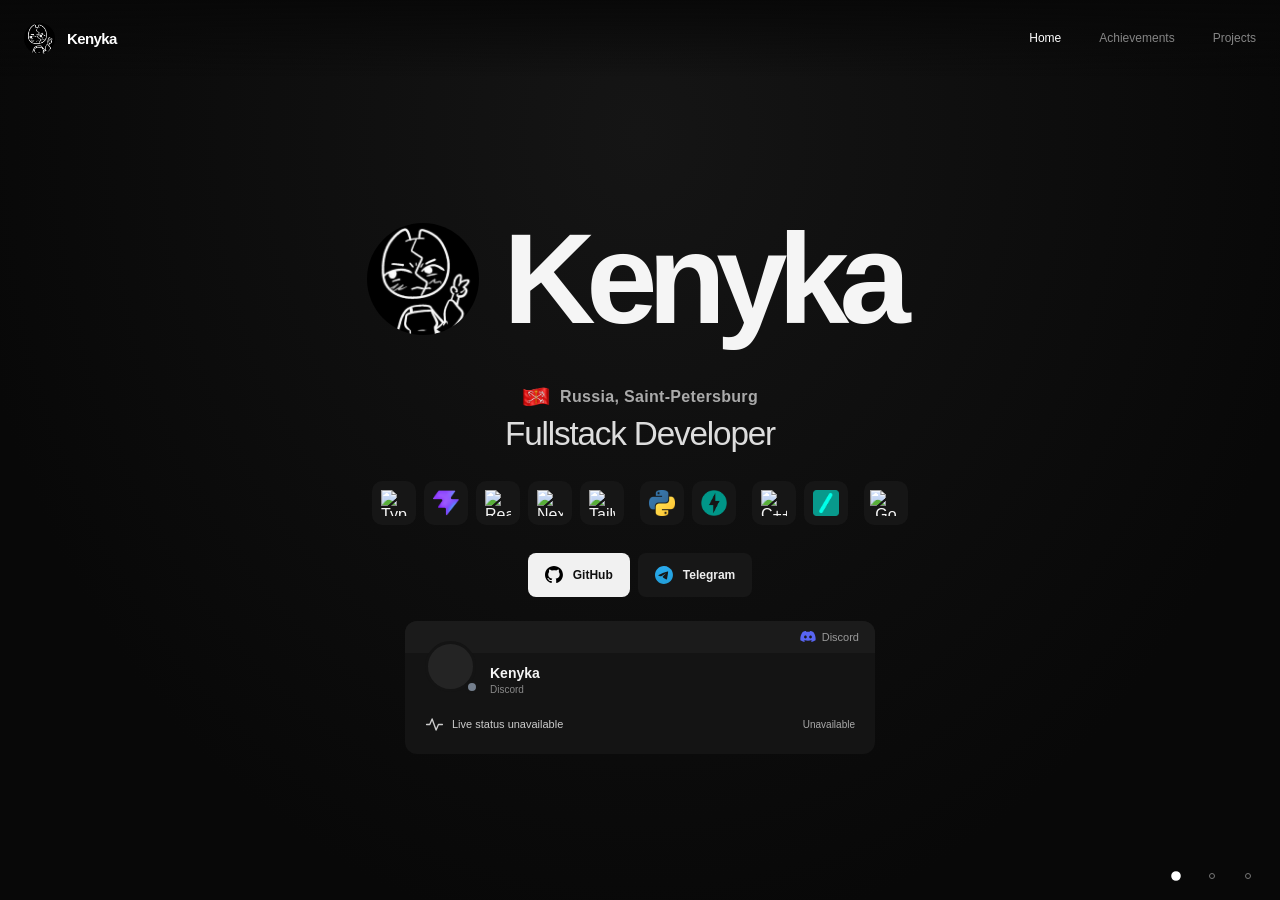
==== commit 38d56ccb: "add prod projects and spiritlm" ====
--- a/index.html
+++ b/index.html
@@ -433,6 +433,14 @@
   width: 100%;
   height: 100%;
   object-fit: cover;
+}
+
+#discordAvatar {
+  background: #242424;
+}
+
+#discordAvatar img[hidden] {
+  display: none;
 }
 
 .avatar-decoration {
@@ -704,6 +712,103 @@
   border-left: 0;
 }
 
+.prod-entry {
+  transition: background .25s;
+}
+
+.prod-entry.active {
+  background: #202020;
+}
+
+.prod-entry > button {
+  width: 100%;
+  min-height: 44px;
+  border: 0;
+  background: transparent;
+  text-align: left;
+  font-family: inherit;
+}
+
+.prod-entry > button:focus-visible {
+  outline-offset: -3px;
+}
+
+.prod-result {
+  display: flex;
+  align-items: center;
+  gap: 8px;
+}
+
+.prod-chevron {
+  width: 12px;
+  height: 12px;
+  color: #888;
+  transition: transform .35s var(--ease);
+}
+
+.prod-entry.active .prod-chevron {
+  transform: rotate(180deg);
+}
+
+.prod-panel {
+  display: grid;
+  grid-template-rows: 0fr;
+  visibility: hidden;
+  opacity: 0;
+  transition: grid-template-rows .45s var(--ease), opacity .2s, visibility .45s;
+}
+
+.prod-entry.active .prod-panel {
+  grid-template-rows: 1fr;
+  visibility: visible;
+  opacity: 1;
+}
+
+.prod-panel-inner {
+  min-height: 0;
+  overflow: hidden;
+}
+
+.prod-project {
+  padding: 0 20px 18px;
+}
+
+.prod-project-heading {
+  display: flex;
+  align-items: center;
+  gap: 10px;
+  margin: 2px 0 10px;
+}
+
+.prod-project-heading img {
+  width: 36px;
+  height: 36px;
+  border-radius: 7px;
+  object-fit: contain;
+}
+
+.prod-project-heading img.brandradar-logo {
+  padding: 4px;
+  background: #eeffe1;
+  border-radius: 8px;
+}
+
+.prod-project-heading strong {
+  font-size: 13px;
+  font-weight: 650;
+}
+
+.prod-project p {
+  color: #aaa;
+  font-size: 12px;
+  line-height: 1.6;
+}
+
+.prod-project .project-link {
+  min-height: 32px;
+  margin-top: 8px;
+}
+
 .winner .place {
   background: #eee;
   border-color: #eee;
@@ -921,18 +1026,19 @@
 .project-link {
   margin-top: 13px;
   display: inline-flex;
-  gap: 7px;
+  gap: 3.5px;
   align-items: center;
   max-width: 100%;
   padding-bottom: 3px;
-  border-bottom: 1px solid #777;
+  color: #aaa;
+  transition: color .2s ease;
   font-size: 10px;
   font-weight: 650;
   overflow-wrap: anywhere;
 }
 
 .project-link:hover {
-  border-color: white;
+  color: #fff;
 }
 
 .project-link .icon {
@@ -1096,6 +1202,7 @@
 .bullet { padding: 12px 20px; font-size: 12px; }
 .bullet.highlight, .bullet.with-icon { display: flex; align-items: flex-start; gap: 12px; }
 .achievement-row.winner { --prize: #e0e6f0; background: #202329; color: #cdd4de; }
+.prod-entry.winner { background: #202329; }
 .winner .place { display: inline-flex; align-items: center; gap: 6px; color: #e0e6f0; background: #343a44; }
 .place .icon { width: 14px; height: 14px; }
 .bullet.highlight { --prize: #e7b084; background: #2a201a; color: #e0c3ad; border-radius: 8px; margin: 0 8px 8px; padding: 12px; }
@@ -1147,6 +1254,7 @@
   .project-card.active .project-top { padding: 12px; }
   .project-content { top: 68px; left: 12px; right: 12px; }
   .achievement-row { padding: 12px; font-size: 12px; }
+  .prod-project { padding: 0 12px 14px; }
   .card-header, .achievement-side .card-header { padding: 16px 12px; font-size: 13px; }
   .bullet { padding: 12px; font-size: 11px; }
 }
@@ -1164,9 +1272,9 @@
   .role { font-size: 22px; }
   .subtitle { font-size: 12px; margin-top: 8px; }
   .tech-stack, .socials { justify-content: center; gap: 6px; margin-top: 20px; }
-  .tech-stack { gap: 10px; flex-wrap: nowrap; max-width: 402px; margin-inline: auto; }
+  .tech-stack { gap: 10px; flex-wrap: nowrap; max-width: 414px; margin-inline: auto; }
   .tech-group { gap: 4px; }
-  .tech { width: clamp(22px, calc((100vw - 74px) / 9), 36px); height: auto; aspect-ratio: 1; border-radius: 8px; }
+  .tech { width: clamp(22px, calc((100vw - 78px) / 10), 36px); height: auto; aspect-ratio: 1; border-radius: 8px; }
   .tech img { width: 23px; height: 23px; }
   .tech[data-name="Go"] img { width: min(28px, 90%); }
   .btn { padding-inline: 12px; font-size: 11px; gap: 8px; }
@@ -1178,6 +1286,10 @@
   .section-description { font-size: 11px; margin-top: 8px; }
   .achievement-grid { grid-template-columns: repeat(2, minmax(0, 1fr)); gap: 8px; margin-top: 20px; }
   .achievement-row { padding: 12px 10px; gap: 4px; flex-wrap: wrap; font-size: 11px; }
+  .prod-project { padding: 0 10px 12px; }
+  .prod-project p { font-size: 11px; }
+  .prod-project .project-link { min-height: 44px; }
+  .prod-result { gap: 5px; }
   .achievement-row small { font-size: 10px; }
   .place { font-size: 9px; padding: 4px 6px; }
   .card-header, .achievement-side .card-header { padding: 12px 10px; gap: 8px; font-size: 12px; }
@@ -1355,6 +1467,7 @@
           <div class="tech-stack reveal delay-2">
             <div class="tech-group">
               <span class="tech" data-name="TypeScript" tabindex="0"><img src="https://upload.wikimedia.org/wikipedia/commons/f/f5/Typescript.svg" alt="TypeScript" width="26" height="26"></span>
+              <span class="tech" data-name="Vite" tabindex="0"><img src="images/stack/vite.webp" alt="Vite" width="26" height="26"></span>
               <span class="tech" data-name="React" tabindex="0"><img src="https://react.dev/favicon-32x32.png" alt="React" width="26" height="26"></span>
               <span class="tech" data-name="Next.js" tabindex="0"><img src="https://nextjs.org/favicon.ico" alt="Next.js" width="26" height="26"></span>
               <span class="tech" data-name="Tailwind CSS" tabindex="0"><img src="https://upload.wikimedia.org/wikipedia/commons/d/d5/Tailwind_CSS_Logo.svg" alt="Tailwind CSS" width="26" height="26"></span>
@@ -1396,7 +1509,7 @@
               <div class="discord-profile">
 
                 <div class="avatar-wrap">
-                  <div class="avatar" id="discordAvatar"><img src="images/avatar.png" alt="" width="51" height="51"></div>
+                  <div class="avatar" id="discordAvatar"><img alt="" width="51" height="51" hidden></div>
                   <img class="avatar-decoration" id="discordDecoration" alt="" width="62" height="62" hidden>
                   <span class="presence" id="discordPresence" aria-hidden="true"></span>
                 </div>
@@ -1433,33 +1546,13 @@
 
         <div class="achievement-grid reveal delay-2">
 
-          <div class="achievement-card">
+          <div class="achievement-card" id="prodAchievements">
             <div class="card-header">
               <img class="achievement-icon" src="images/icons/prod.webp" alt="" width="28" height="28">
               PROD
             </div>
 
-            <div class="achievement-row">
-              <div>
-                <strong>PROD '26</strong>
-              </div>
-              <span class="place">Finalist</span>
-            </div>
-
-            <div class="achievement-row">
-              <div>PROD Hackathon<br><strong>Minsk</strong></div>
-              <span class="place">4th place</span>
-            </div>
-
-            <div class="achievement-row">
-              <div>PROD Hackathon<br><strong>Saint Petersburg</strong></div>
-              <span class="place">6th place</span>
-            </div>
-
-            <div class="achievement-row winner">
-              <div>PROD Hackathon<br><strong>Kazan</strong></div>
-              <span class="place"><svg class="icon" aria-hidden="true"><use href="#i-award"/></svg>2nd place</span>
-            </div>
+            <div id="prodProjects"></div>
           </div>
 
           <div class="achievement-card">
@@ -1639,6 +1732,14 @@
       url: "https://shrtl.ru/",
       label: "shrtl.ru",
       icon: "link"
+    },
+    {
+      name: "SpiritLM",
+      logo: "spiritlm.png",
+      description: "A platform for accessing AI models by API or subscribe",
+      url: "https://spiritlm.netlify.app/",
+      label: "spiritlm.netlify.app",
+      icon: "bot"
     }
   ],
   opensource: [
@@ -1686,6 +1787,14 @@
       url: "https://github.com/thekeny/SunCheck",
       label: "github.com/thekeny/SunCheck",
       icon: "sun"
+    },
+    {
+      name: "SpiritCode",
+      logo: "spiritlm.png",
+      description: "A terminal coding agent for SpiritLM with model switching, saved sessions and code change review.",
+      url: "https://pypi.org/project/spiritcode/",
+      label: "pypi.org/project/spiritcode",
+      icon: "code"
     }
   ]
 };
@@ -1759,6 +1868,99 @@
 renderProjects("apps", projects.apps);
 renderProjects("opensource", projects.opensource);
 
+const prodProjects = [
+  {
+    event: "<strong>PROD '26</strong>",
+    place: "Finalist",
+    name: "BrandRadar",
+    logo: "brandradar.png",
+    description: "Brand mention monitoring with sentiment analysis, reputation metrics and real-time alerts.",
+    repo: "Prod2026-BrandRadar"
+  },
+  {
+    event: "PROD Hackathon<br><strong>Minsk</strong>",
+    place: "4th place",
+    name: "MeetPoint",
+    logo: "meetpoint.png",
+    description: "Event networking with participant profiles, contact requests and QR invitations.",
+    repo: "Prodminsk-meetpoint"
+  },
+  {
+    event: "PROD Hackathon<br><strong>Saint Petersburg</strong>",
+    place: "6th place",
+    name: "MoverMate",
+    logo: "movermate.png",
+    description: "A moving planner to organize rooms, boxes, belongings and tasks in one place.",
+    repo: "Prodspb-movermate"
+  },
+  {
+    event: "PROD Hackathon<br><strong>Kazan</strong>",
+    place: "2nd place",
+    name: "TravelHub",
+    logo: "travelhub.png",
+    description: "A shared travel planner with itineraries, maps and trip materials, plus offline access.",
+    repo: "Prodkazan-travelhub",
+    winner: true
+  }
+];
+
+const prodContainer = document.getElementById("prodProjects");
+prodContainer.innerHTML = prodProjects.map((project, index) => `
+  <article class="prod-entry${project.winner ? " winner" : ""}">
+    <button class="achievement-row${project.winner ? " winner" : ""}" type="button"
+      id="prod-trigger-${index}" aria-expanded="false" aria-controls="prod-panel-${index}">
+      <span>${project.event}</span>
+      <span class="prod-result">
+        <span class="place">${project.winner ? '<svg class="icon" aria-hidden="true"><use href="#i-award"/></svg>' : ""}${project.place}</span>
+        <svg class="icon prod-chevron" aria-hidden="true" viewBox="0 0 24 24"><polyline points="6 9 12 15 18 9"/></svg>
+      </span>
+    </button>
+    <div class="prod-panel" id="prod-panel-${index}" role="region" aria-labelledby="prod-trigger-${index}" inert>
+      <div class="prod-panel-inner">
+        <div class="prod-project">
+          <div class="prod-project-heading">
+            <img class="${project.logo === 'brandradar.png' ? 'brandradar-logo' : ''}" src="images/logos/${project.logo}" alt="" width="36" height="36">
+            <strong>${project.name}</strong>
+          </div>
+          <p>${project.description}</p>
+          <a class="project-link" href="https://github.com/thekeny/${project.repo}" target="_blank" rel="noopener noreferrer"
+            aria-label="${project.name} on GitHub (new tab)">
+            View on GitHub
+            <svg class="icon" aria-hidden="true"><use href="#i-external"/></svg>
+          </a>
+        </div>
+      </div>
+    </div>
+  </article>
+`).join("");
+
+const prodEntries = [...prodContainer.querySelectorAll(".prod-entry")];
+
+function activateProdProject(selected) {
+  prodEntries.forEach(entry => {
+    const expanded = entry === selected;
+    entry.classList.toggle("active", expanded);
+    entry.querySelector("button").setAttribute("aria-expanded", String(expanded));
+    entry.querySelector(".prod-panel").inert = !expanded;
+  });
+}
+
+prodEntries.forEach(entry => {
+  const trigger = entry.querySelector("button");
+  entry.addEventListener("pointerenter", event => {
+    if (event.pointerType === "mouse") activateProdProject(entry);
+  });
+  trigger.addEventListener("click", () => {
+    activateProdProject(entry.classList.contains("active") ? null : entry);
+  });
+  entry.addEventListener("keydown", event => {
+    if (event.key !== "Escape") return;
+    trigger.focus({ preventScroll: true });
+    activateProdProject(null);
+    event.stopPropagation();
+  });
+});
+
 const viewport = document.getElementById("viewport");
 const track = document.getElementById("track");
 const slides = [...document.querySelectorAll(".slide")];
@@ -1928,6 +2130,10 @@
 });
 
 function fitScreens() {
+  const prodRowsHeight = prodEntries.reduce((height, entry) => height + Math.ceil(parseFloat(getComputedStyle(entry.querySelector("button")).height)), 0);
+  const prodPanelHeight = Math.max(...prodEntries.map(entry => entry.querySelector(".prod-panel-inner").scrollHeight)) + 1;
+  prodContainer.style.minHeight = `${prodRowsHeight + prodPanelHeight}px`;
+
   slides.forEach(slide => {
     const body = slide.querySelector(".screen-body");
     const style = getComputedStyle(slide);
@@ -1943,6 +2149,9 @@
 window.addEventListener("load", fitScreens);
 document.fonts.ready.then(fitScreens);
 fitScreens();
+
+const prodLayoutObserver = new ResizeObserver(() => fitScreens());
+prodLayoutObserver.observe(document.querySelector("#achievements .screen-body"));
 
 function showToast(message) {
   const element = document.getElementById("toast");
@@ -1986,7 +2195,7 @@
   const avatarSource = user.avatar
     ? `https://cdn.discordapp.com/avatars/${encodeURIComponent(userId)}/${encodeURIComponent(user.avatar)}.${user.avatar.startsWith("a_") ? "gif" : "png"}?size=128`
     : `https://cdn.discordapp.com/embed/avatars/${defaultIndex}.png`;
-  setDiscordImage(avatar, avatarSource, "images/avatar.png");
+  setDiscordImage(avatar, avatarSource);
   const decoration = user.avatar_decoration_data;
   const decorationActive = decoration?.asset && (!decoration.expires_at || Number(decoration.expires_at) * 1000 > Date.now());
   setDiscordImage(document.getElementById("discordDecoration"), decorationActive
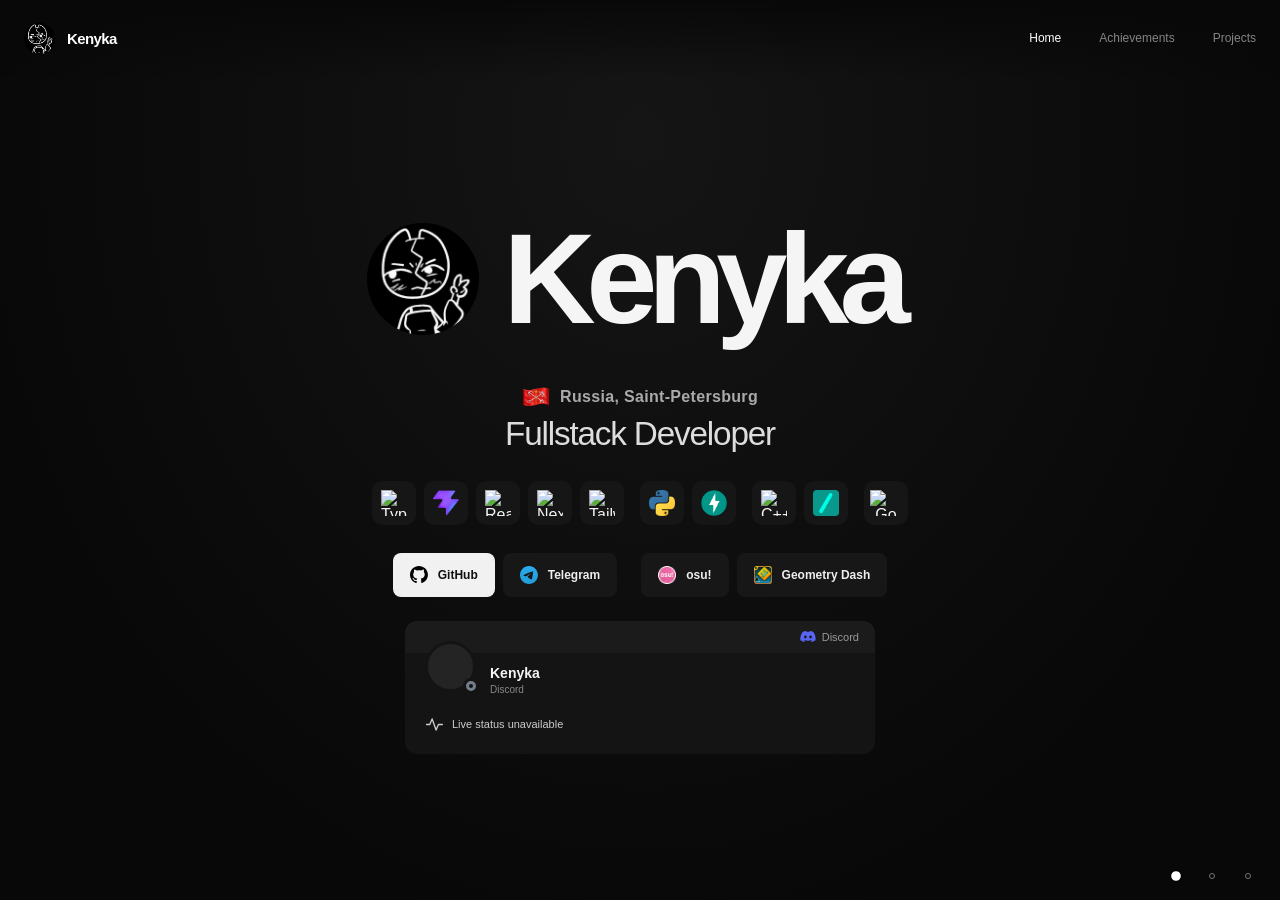
==== commit 76cad8c7: "add stack, add presentation, add mnu, add bg for project, add game link, change footer, fix scroll" ====
--- a/index.html
+++ b/index.html
@@ -148,6 +148,7 @@
   position: relative;
   height: 100dvh;
   overflow: hidden;
+  touch-action: pan-y pinch-zoom;
 }
 
 .track {
@@ -460,8 +461,8 @@
   position: absolute;
   right: -3px;
   bottom: -2px;
-  width: 14px;
-  height: 14px;
+  width: 16px;
+  height: 16px;
   border: 3px solid #141414;
   border-radius: 50%;
   background: #777;
@@ -578,13 +579,6 @@
   text-overflow: ellipsis;
 }
 
-.discord-status {
-  flex-shrink: 0;
-  color: #858585;
-  font-size: 10px;
-  white-space: nowrap;
-}
-
 .discord-note {
   font-size: 9px;
   color: #656565;
@@ -798,6 +792,61 @@
   font-weight: 650;
 }
 
+.prod-project-icon,
+.prod-project-name {
+  display: inline-grid;
+}
+
+.prod-project-icon {
+  flex: 0 0 36px;
+  width: 36px;
+  height: 36px;
+  padding: 0;
+  border: 0;
+  border-radius: 7px;
+  background: transparent;
+}
+
+.prod-project-icon img,
+.prod-project-name > span {
+  grid-area: 1 / 1;
+  transition: opacity 300ms cubic-bezier(0.2, 0, 0, 1);
+}
+
+.prod-project-icon .prod-project-hover-image {
+  object-fit: cover;
+}
+
+.prod-project-hover-image,
+.prod-project-hover-name {
+  opacity: 0;
+}
+
+.prod-project-heading:has(.prod-project-icon:hover) .prod-project-default-image,
+.prod-project-heading:has(.prod-project-icon:hover) .prod-project-default-name {
+  opacity: 0;
+}
+
+.prod-project-heading:has(.prod-project-icon:hover) .prod-project-hover-image,
+.prod-project-heading:has(.prod-project-icon:hover) .prod-project-hover-name {
+  opacity: 1;
+}
+
+.meimei-rain {
+  position: fixed;
+  inset: 0;
+  z-index: 1000;
+  overflow: hidden;
+  pointer-events: none;
+}
+
+.meimei-rain img {
+  position: absolute;
+  top: 0;
+  left: 0;
+  object-fit: contain;
+}
+
 .prod-project p {
   color: #aaa;
   font-size: 12px;
@@ -867,6 +916,11 @@
 }
 
 .projects-body {
+  transform: none;
+  max-height: var(--available, 100%);
+  overflow-y: auto;
+  overscroll-behavior-y: contain;
+  scrollbar-width: none;
   padding-top: 8px;
   padding-bottom: 20px;
 }
@@ -1023,6 +1077,32 @@
   line-height: 1.6;
 }
 
+.project-stack {
+  display: flex;
+  flex-wrap: wrap;
+  gap: 4px;
+  margin-bottom: 10px;
+}
+
+.stack-tag {
+  display: inline-flex;
+  align-items: center;
+  gap: 4px;
+  padding: 3px 6px;
+  border-radius: 5px;
+  color: var(--tag-color);
+  background: var(--tag-bg);
+  font-size: 9px;
+  line-height: 14px;
+  white-space: nowrap;
+}
+
+.stack-tag img {
+  width: 11px;
+  height: 11px;
+  object-fit: contain;
+}
+
 .project-link {
   margin-top: 13px;
   display: inline-flex;
@@ -1064,7 +1144,7 @@
 }
 
 .copyright {
-  margin-top: 8px;
+  margin-top: 13px;
   color: #777;
   font-size: 14px;
 }
@@ -1098,6 +1178,7 @@
   flex-direction: column;
   gap: 18px;
   z-index: 90;
+  transition: bottom .75s var(--ease);
 }
 
 .page-dot {
@@ -1172,6 +1253,9 @@
 .tech:focus-visible::after { opacity: 1; transform: translate(-50%, 0); }
 .btn { border-radius: 8px; height: 44px; }
 .social-icon { object-fit: contain; }
+.social-icon.geometry-dash-icon { object-fit: cover; }
+.hero .socials { column-gap: 24px; }
+.social-group { display: flex; gap: 8px; }
 .btn.primary .social-icon { filter: brightness(0); }
 .hero-profile { width: min(470px, 100%); min-width: 0; }
 .hero-avatar { display: block; flex-shrink: 0; width: clamp(72px, 9vw, 112px); height: auto; aspect-ratio: 1; object-fit: cover; border-radius: 50%; }
@@ -1180,13 +1264,35 @@
 .discord-content { padding: 0 20px 20px; }
 .discord-profile { margin-top: 0; }
 .avatar { background: #141414; }
-.presence.online { background: #43b581; }
+.presence.online { background: #23a55a; }
 .presence.idle { background: #f0b232; }
 .presence.dnd { background: #f23f43; }
 .presence.offline, .presence.unknown { background: #747f8d; }
+.presence::after {
+  content: "";
+  position: absolute;
+  background: #141414;
+}
+.presence.idle::after {
+  width: 8px;
+  height: 8px;
+  border-radius: 50%;
+  top: -2px;
+  left: -2px;
+}
+.presence.dnd::after {
+  width: 7px;
+  height: 2px;
+  border-radius: 1px;
+  top: 4px;
+  left: 1.5px;
+}
+.presence.offline::after, .presence.unknown::after {
+  inset: 3px;
+  border-radius: 50%;
+}
 .discord-bottom { margin-top: 12px; padding-top: 4px; }
 .discord-note { color: #999; font-size: 10px; }
-.discord-status { color: #aaa; }
 .scroll-hint { margin-top: 0; font-size: 11px; letter-spacing: .02em; text-transform: none; }
 .section-title { font-size: clamp(48px, 6vw, 96px); font-weight: 600; letter-spacing: -.06em; }
 .section-description { color: #aaa; font-size: 13px; }
@@ -1215,11 +1321,41 @@
 .achievement-row.bronze { background: #2a201a; }
 .bronze .place { display: inline-flex; align-items: center; gap: 6px; color: #f2c39f; background: #493226; }
 .project-group { grid-template-columns: 160px minmax(0, 1fr); gap: 24px; margin-top: 24px; }
-.project-row { height: clamp(180px, 24dvh, 280px); gap: 12px; }
-.project-card { border-radius: 10px; }
-.project-card.active { background: #202020; }
-.project-card:hover { background: #191919; }
-.project-card.active:hover { background: #242424; }
+.project-row { height: clamp(220px, 24dvh, 280px); gap: 12px; }
+.project-card { border-radius: 10px; background: var(--project-bg, #131313); }
+.project-card.active { background: var(--project-active-bg, #202020); }
+.project-card:hover { background: var(--project-hover-bg, #191919); }
+.project-card.active:hover { background: var(--project-active-hover-bg, #242424); }
+.project-card[data-tone="yellow"] {
+  --project-bg: #17160f;
+  --project-hover-bg: #1c1a12;
+  --project-active-bg: #211e15;
+  --project-active-hover-bg: #252218;
+}
+.project-card[data-tone="purple"] {
+  --project-bg: #151119;
+  --project-hover-bg: #1a1520;
+  --project-active-bg: #201a27;
+  --project-active-hover-bg: #241d2c;
+}
+.project-card[data-tone="blue"]:not([data-project="Q.AI"]) {
+  --project-bg: #101619;
+  --project-hover-bg: #131b21;
+  --project-active-bg: #172128;
+  --project-active-hover-bg: #1a252d;
+}
+.project-card[data-tone="pink"] {
+  --project-bg: #191116;
+  --project-hover-bg: #20161c;
+  --project-active-bg: #261a22;
+  --project-active-hover-bg: #2b1e26;
+}
+.project-card[data-tone="green"] {
+  --project-bg: #101813;
+  --project-hover-bg: #142019;
+  --project-active-bg: #18271e;
+  --project-active-hover-bg: #1b2c22;
+}
 .project-top { padding: 16px; }
 .project-card.active .project-top { padding: 20px; }
 .project-icon { width: 40px; height: 40px; border-radius: 10px; background: transparent; }
@@ -1248,7 +1384,7 @@
   .group-meta { display: flex; align-items: baseline; gap: 12px; padding: 0; }
   .group-title { margin: 0; font-size: 22px; }
   .group-description { margin: 0 0 0 auto; }
-  .project-row { height: 180px; }
+  .project-row { height: 220px; }
   .project-card.active { flex-grow: 5.5; }
   .project-top { padding: 12px 8px; }
   .project-card.active .project-top { padding: 12px; }
@@ -1304,7 +1440,7 @@
   .group-title { font-size: 18px; }
   .group-number { font-size: 9px; }
   .group-description { font-size: 9px; }
-  .project-row { height: 176px; gap: 4px; }
+  .project-row { height: 236px; gap: 4px; }
   .project-card.active { flex-grow: 9; }
   .project-card:not(.active) .project-top { padding: 12px 2px; align-items: center; }
   .project-card:not(.active) .project-label { writing-mode: vertical-rl; }
@@ -1325,6 +1461,9 @@
   .footer-links { gap: 12px; }
   .footer-links a, .footer-links button { font-size: 10px; }
 }
+@media (max-width: 360px) {
+  .project-row { height: 260px; }
+}
 @media (max-height: 700px) and (min-width: 601px) {
   header { height: 60px; }
   .slide { padding-top: 72px; }
@@ -1334,7 +1473,7 @@
   .hero-avatar { width: 80px; }
   .tech-stack, .socials { margin-top: 16px; }
   .section-title { font-size: 52px; }
-  .project-row { height: 172px; }
+  .project-row { height: 220px; }
   .achievement-grid { margin-top: 20px; }
   .achievement-row { padding-block: 12px; }
 }
@@ -1486,6 +1625,7 @@
           </div>
 
           <div class="socials reveal delay-3">
+            <div class="social-group">
             <a class="btn primary" href="https://github.com/thekeny" target="_blank" rel="noopener noreferrer">
               <img class="social-icon" src="images/icons/github.svg" alt="" width="18" height="18">
               GitHub
@@ -1495,6 +1635,17 @@
               <img class="social-icon" src="images/icons/telegram.svg" alt="" width="18" height="18">
               Telegram
             </a>
+            </div>
+            <div class="social-group">
+            <a class="btn" href="https://osu.ppy.sh/users/38368874" target="_blank" rel="noopener noreferrer">
+              <img class="social-icon" src="images/logos/osu.webp" alt="" width="18" height="18">
+              osu!
+            </a>
+            <a class="btn" href="https://gdbrowser.com/u/kenyka" target="_blank" rel="noopener noreferrer">
+              <img class="social-icon geometry-dash-icon" src="images/logos/geometrydash.png" alt="" width="18" height="18">
+              Geometry Dash
+            </a>
+            </div>
           </div>
 
           </div>
@@ -1511,7 +1662,7 @@
                 <div class="avatar-wrap">
                   <div class="avatar" id="discordAvatar"><img alt="" width="51" height="51" hidden></div>
                   <img class="avatar-decoration" id="discordDecoration" alt="" width="62" height="62" hidden>
-                  <span class="presence" id="discordPresence" aria-hidden="true"></span>
+                  <span class="presence unknown" id="discordPresence" role="img" aria-label="Connecting to Discord" title="Connecting to Discord"></span>
                 </div>
 
                 <div class="discord-identity">
@@ -1528,7 +1679,6 @@
                   <svg class="icon"><use href="#i-activity"/></svg>
                   <span id="discordActivity">Connecting to Discord…</span>
                 </div>
-                <span class="discord-status" id="discordStatus">Connecting</span>
               </div>
             </div>
           </a>
@@ -1565,6 +1715,12 @@
               <div>
                 DANO Hackathon<br>
                 <strong>Saint Petersburg</strong>
+                <br>
+                <a class="project-link" href="presentation/dano_spring.pdf" target="_blank" rel="noopener noreferrer"
+                  aria-label="DANO Spring presentation (PDF, new tab)">
+                  Presentation
+                  <svg class="icon" aria-hidden="true"><use href="#i-external"/></svg>
+                </a>
               </div>
               <span class="place">21st place</span>
             </div>
@@ -1573,6 +1729,12 @@
               <div>
                 DANO Hackathon<br>
                 <strong>Saint Petersburg</strong>
+                <br>
+                <a class="project-link" href="presentation/dano_autumn.pdf" target="_blank" rel="noopener noreferrer"
+                  aria-label="DANO Autumn presentation (PDF, new tab)">
+                  Presentation
+                  <svg class="icon" aria-hidden="true"><use href="#i-external"/></svg>
+                </a>
               </div>
               <span class="place">5th place</span>
             </div>
@@ -1647,7 +1809,7 @@
         <footer class="reveal delay-3">
           <div>
             <div class="footer-name">Kenyka.</div>
-            <div class="copyright">© 2026 Kenyka</div>
+            <div class="copyright">© 2026 Kenyka/ItzKeeni/TheKeny</div>
           </div>
           <div class="footer-links">
             <a href="https://github.com/thekeny" target="_blank" rel="noopener noreferrer">GitHub</a>
@@ -1682,6 +1844,7 @@
   apps: [
     {
       name: "Notter",
+      stack: ["Next.js", "TypeScript", "Tailwind CSS", "Python", "FastAPI", "Prisma", "C++", "InAPI"],
       logo: "notter.png",
 
       description: "A streamlined place for notes, ideas, and thoughts, designed for focused writing without unnecessary clutter.",
@@ -1690,7 +1853,8 @@
       icon: "note"
     },
     {
-      name: "Todo Notter",
+      name: "Notter ToDo",
+      stack: ["Next.js", "TypeScript", "Tailwind CSS", "Prisma", "C++", "InAPI"],
       logo: "todo.png",
 
       description: "An uncluttered to-do workspace for tracking tasks, organizing priorities, and getting things done.",
@@ -1699,7 +1863,8 @@
       icon: "check"
     },
     {
-      name: "Qualsu Cloud",
+      name: "QualCloud",
+      stack: ["Next.js", "TypeScript", "Tailwind CSS", "Python", "FastAPI"],
       logo: "qualcloud.png",
 
       description: "A web-based space for storing, managing, and accessing files through a simple interface.",
@@ -1708,7 +1873,8 @@
       icon: "cloud"
     },
     {
-      name: "QAI",
+      name: "Q.AI",
+      stack: ["Next.js", "TypeScript", "Tailwind CSS", "Python", "FastAPI"],
       logo: "qai.png",
 
       description: "An interface for exploring AI-assisted workflows and interacting with intelligent tools.",
@@ -1718,6 +1884,7 @@
     },
     {
       name: "GDKenyBot",
+      stack: ["Python", "disnake"],
       logo: "gdkenybot.svg",
       description: "Geometry Dash notifications & utilities bot",
       url: "https://bot.thekeny.ru",
@@ -1725,7 +1892,8 @@
       icon: "bot"
     },
     {
-      name: "Shrtl",
+      name: "Shrtl://",
+      stack: ["Next.js", "TypeScript", "Tailwind CSS", "Python", "FastAPI"],
       logo: "shrtl.svg",
 
       description: "A lightweight utility that turns long URLs into short, convenient links for easy sharing.",
@@ -1735,6 +1903,7 @@
     },
     {
       name: "SpiritLM",
+      stack: ["Next.js", "TypeScript", "Tailwind CSS", "Prisma"],
       logo: "spiritlm.png",
       description: "A platform for accessing AI models by API or subscribe",
       url: "https://spiritlm.netlify.app/",
@@ -1745,6 +1914,7 @@
   opensource: [
     {
       name: "InSDL",
+      stack: ["C++"],
       logo: "insdl.png",
 
       description: "A C++ framework built on SDL3, simplifying the creation of cross-platform graphics, games, and interactive applications.",
@@ -1754,6 +1924,7 @@
     },
     {
       name: "InAPI",
+      stack: ["C++"],
       logo: "inapi.png",
 
       description: "A C++ library for building HTTP servers with expressive FastAPI-like route declarations and a developer-friendly API.",
@@ -1763,6 +1934,7 @@
     },
     {
       name: "Kvllay",
+      stack: ["C++"],
       logo: "kvllay.png",
 
       description: "An in-memory key-value store focused on efficient data storage and retrieval.",
@@ -1771,7 +1943,8 @@
       icon: "database"
     },
     {
-      name: "Omi Language",
+      name: "Omi",
+      stack: ["Python"],
       logo: "omi.png",
 
       description: "A programming-language experiment exploring syntax, language design, and developer tooling.",
@@ -1781,6 +1954,7 @@
     },
     {
       name: "SunCheck",
+      stack: ["TypeScript"],
       logo: "suncheck.png",
 
       description: "An interface utility that makes disabled actions explain why they are unavailable, improving user feedback.",
@@ -1789,7 +1963,17 @@
       icon: "sun"
     },
     {
+      name: "MyNixUtils",
+      stack: ["Python"],
+      logo: "nix.webp",
+      description: "A command-line utility (CLI) for simplified management of NixOS configuration and packages.",
+      url: "https://github.com/thekeny/MyNixUtils",
+      label: "github.com/thekeny/MyNixUtils",
+      icon: "code"
+    },
+    {
       name: "SpiritCode",
+      stack: ["Python"],
       logo: "spiritlm.png",
       description: "A terminal coding agent for SpiritLM with model switching, saved sessions and code change review.",
       url: "https://pypi.org/project/spiritcode/",
@@ -1799,12 +1983,40 @@
   ]
 };
 
+const stackStyles = {
+  "Next.js": ["nextdotjs.svg", "#e5e5e5", "#303030"],
+  "TypeScript": ["typescript.svg", "#75b5f5", "#172b40"],
+  "Tailwind CSS": ["tailwindcss.svg", "#50d3ed", "#103039"],
+  "Python": ["python.webp", "#f1d66e", "#332e19"],
+  "FastAPI": ["fastapi2.webp", "#59d3bd", "#13332d"],
+  "Prisma": ["prisma.svg", "#b2cde5", "#26313f"],
+  "C++": ["cplusplus.svg", "#85b5e7", "#1c2d40"],
+  "InAPI": ["../logos/inapi.png", "#77dfa0", "#173b29"],
+  "disnake": ["discord.svg", "#a5adff", "#282b49"]
+};
+
+function renderStack(stack) {
+  return `<div class="project-stack" aria-label="Technology stack">${stack.map(name => {
+    const [icon, color, background] = stackStyles[name];
+    return `<span class="stack-tag" style="--tag-color:${color};--tag-bg:${background}"><img src="images/stack/${icon}" alt="" width="11" height="11">${name}</span>`;
+  }).join("")}</div>`;
+}
+
+const projectTones = {
+  "Notter": "yellow", "Notter ToDo": "yellow", "SunCheck": "yellow",
+  "QualCloud": "purple", "Omi": "purple",
+  "Q.AI": "blue", "Shrtl://": "blue", "Kvllay": "blue", "MyNixUtils": "blue",
+  "InSDL": "pink", "InAPI": "green"
+};
+
 function renderProjects(id, items) {
   const container = document.getElementById(id);
 
   container.innerHTML = items.map((project, index) => `
     <article
       class="project-card ${index === 0 ? "active" : ""}"
+      data-tone="${projectTones[project.name] || "neutral"}"
+      data-project="${project.name}"
       tabindex="0"
       aria-expanded="${index === 0}"
     >
@@ -1819,6 +2031,7 @@
         </div>
       </div>
       <div class="project-content">
+        ${renderStack(project.stack)}
         ${project.description ? `<p>${project.description}</p>` : ""}
         <a
           class="project-link"
@@ -1875,7 +2088,8 @@
     name: "BrandRadar",
     logo: "brandradar.png",
     description: "Brand mention monitoring with sentiment analysis, reputation metrics and real-time alerts.",
-    repo: "Prod2026-BrandRadar"
+    repo: "Prod2026-BrandRadar",
+    presentation: "brandradar.pdf"
   },
   {
     event: "PROD Hackathon<br><strong>Minsk</strong>",
@@ -1883,7 +2097,8 @@
     name: "MeetPoint",
     logo: "meetpoint.png",
     description: "Event networking with participant profiles, contact requests and QR invitations.",
-    repo: "Prodminsk-meetpoint"
+    repo: "Prodminsk-meetpoint",
+    presentation: "meetpoint.pdf"
   },
   {
     event: "PROD Hackathon<br><strong>Saint Petersburg</strong>",
@@ -1891,15 +2106,19 @@
     name: "MoverMate",
     logo: "movermate.png",
     description: "A moving planner to organize rooms, boxes, belongings and tasks in one place.",
-    repo: "Prodspb-movermate"
+    repo: "Prodspb-movermate",
+    presentation: "movermate.pdf"
   },
   {
     event: "PROD Hackathon<br><strong>Kazan</strong>",
     place: "2nd place",
     name: "TravelHub",
     logo: "travelhub.png",
+    hoverName: "Engine X 🥵",
+    hoverLogo: "images/meimei.jpg",
     description: "A shared travel planner with itineraries, maps and trip materials, plus offline access.",
     repo: "Prodkazan-travelhub",
+    presentation: "travelhub.pdf",
     winner: true
   }
 ];
@@ -1919,13 +2138,29 @@
       <div class="prod-panel-inner">
         <div class="prod-project">
           <div class="prod-project-heading">
-            <img class="${project.logo === 'brandradar.png' ? 'brandradar-logo' : ''}" src="images/logos/${project.logo}" alt="" width="36" height="36">
-            <strong>${project.name}</strong>
+            ${project.hoverLogo ? `
+              <button class="prod-project-icon" type="button" aria-label="Make it rain Meimei">
+                <img class="prod-project-default-image" src="images/logos/${project.logo}" alt="" width="36" height="36">
+                <img class="prod-project-hover-image" src="${project.hoverLogo}" alt="" width="36" height="36">
+              </button>
+              <strong class="prod-project-name">
+                <span class="prod-project-default-name">${project.name}</span>
+                <span class="prod-project-hover-name" aria-hidden="true">${project.hoverName}</span>
+              </strong>
+            ` : `
+              <img class="${project.logo === 'brandradar.png' ? 'brandradar-logo' : ''}" src="images/logos/${project.logo}" alt="" width="36" height="36">
+              <strong>${project.name}</strong>
+            `}
           </div>
           <p>${project.description}</p>
           <a class="project-link" href="https://github.com/thekeny/${project.repo}" target="_blank" rel="noopener noreferrer"
             aria-label="${project.name} on GitHub (new tab)">
             View on GitHub
+            <svg class="icon" aria-hidden="true"><use href="#i-external"/></svg>
+          </a>
+          <a class="project-link" href="presentation/${project.presentation}" target="_blank" rel="noopener noreferrer"
+            aria-label="${project.name} presentation (PDF, new tab)">
+            Presentation
             <svg class="icon" aria-hidden="true"><use href="#i-external"/></svg>
           </a>
         </div>
@@ -1975,6 +2210,89 @@
 
 const reduceMotion = window.matchMedia("(prefers-reduced-motion: reduce)");
 
+let stopMeimeiRain = null;
+
+function startMeimeiRain() {
+  stopMeimeiRain?.();
+  if (reduceMotion.matches) return;
+
+  const layer = document.createElement("div");
+  layer.className = "meimei-rain";
+  layer.setAttribute("aria-hidden", "true");
+  document.body.append(layer);
+
+  const particles = [];
+  const started = performance.now();
+  let previous = started;
+  let nextSpawn = 0;
+  let frame;
+  const cleanup = () => {
+    cancelAnimationFrame(frame);
+    clearTimeout(timeout);
+    layer.remove();
+    stopMeimeiRain = null;
+  };
+  const timeout = setTimeout(cleanup, 10000);
+  stopMeimeiRain = cleanup;
+
+  function animate(now) {
+    const elapsed = (now - started) / 1000;
+    if (elapsed >= 10 || reduceMotion.matches) {
+      cleanup();
+      return;
+    }
+    const dt = Math.min((now - previous) / 1000, 0.035);
+    previous = now;
+    const width = window.innerWidth;
+    const height = window.innerHeight;
+
+    if (elapsed >= nextSpawn && elapsed < 7 && particles.length < 42) {
+      const size = 38 + Math.random() * 34;
+      const image = document.createElement("img");
+      image.src = "images/meimei_drop.png";
+      image.alt = "";
+      image.draggable = false;
+      image.width = size;
+      image.height = size;
+      layer.append(image);
+      particles.push({
+        image, size,
+        x: Math.random() * Math.max(0, width - size),
+        y: -size * 1.5,
+        vx: (Math.random() - 0.5) * 220,
+        vy: 40 + Math.random() * 120,
+        angle: (Math.random() - 0.5) * 40,
+        spin: (Math.random() - 0.5) * 180
+      });
+      nextSpawn = elapsed + 0.16;
+    }
+
+    for (const particle of particles) {
+      particle.vy += 1200 * dt;
+      particle.x += particle.vx * dt;
+      particle.y += particle.vy * dt;
+      particle.angle += particle.spin * dt;
+      const floor = Math.max(0, height - particle.size);
+      const right = Math.max(0, width - particle.size);
+      if (elapsed < 8 && particle.y >= floor && particle.vy > 0) {
+        particle.y = floor;
+        particle.vy = -Math.max(340 + Math.random() * 220, particle.vy * 0.72);
+        particle.spin *= -0.85;
+      }
+      if ((particle.x < 0 && particle.vx < 0) || (particle.x > right && particle.vx > 0)) {
+        particle.x = Math.max(0, Math.min(right, particle.x));
+        particle.vx *= -1;
+      }
+      particle.image.style.transform = `translate3d(${particle.x}px, ${particle.y}px, 0) rotate(${particle.angle}deg)`;
+    }
+    frame = requestAnimationFrame(animate);
+  }
+
+  frame = requestAnimationFrame(animate);
+}
+
+prodContainer.querySelector(".prod-project-icon")?.addEventListener("click", startMeimeiRain);
+
 function updatePosition(instant = false) {
   if (instant || reduceMotion.matches) {
     track.style.transition = "none";
@@ -2030,6 +2348,13 @@
 window.addEventListener("wheel", event => {
   if (event.ctrlKey || Math.abs(event.deltaX) > Math.abs(event.deltaY)) return;
 
+  const content = slides[currentSlide].querySelector(".screen-body");
+  if (content && /^(auto|scroll)$/.test(getComputedStyle(content).overflowY)) {
+    const maxScroll = content.scrollHeight - content.clientHeight;
+    if ((event.deltaY > 0 && content.scrollTop < maxScroll - 3) ||
+        (event.deltaY < 0 && content.scrollTop > 3)) return;
+  }
+
   event.preventDefault();
 
   const multiplier = event.deltaMode === 1
@@ -2067,12 +2392,13 @@
 
   const touch = event.touches[0];
   const content = slides[currentSlide].querySelector(".screen-body");
+  const canScrollContent = content && /^(auto|scroll)$/.test(getComputedStyle(content).overflowY);
 
   touchStart = {
     x: touch.clientX,
     y: touch.clientY,
     scrollTop: content?.scrollTop || 0,
-    maxScroll: content
+    maxScroll: canScrollContent
       ? Math.max(0, content.scrollHeight - content.clientHeight)
       : 0
   };
@@ -2138,6 +2464,10 @@
     const body = slide.querySelector(".screen-body");
     const style = getComputedStyle(slide);
     const available = slide.clientHeight - parseFloat(style.paddingTop) - parseFloat(style.paddingBottom);
+    if (slide.id === "projects") {
+      body.style.setProperty("--available", `${available}px`);
+      return;
+    }
     body.style.setProperty("--fit", Math.min(1, available / Math.max(1, body.scrollHeight)));
   });
 }
@@ -2263,9 +2593,15 @@
 let discordRequest = null;
 let discordUpdatedAt = 0;
 
+function setDiscordPresence(status, label) {
+  const presence = document.getElementById("discordPresence");
+  presence.className = "presence " + status;
+  presence.setAttribute("aria-label", label);
+  presence.title = label;
+}
+
 function unavailableDiscord(message) {
-  document.getElementById("discordPresence").className = "presence unknown";
-  document.getElementById("discordStatus").textContent = "Unavailable";
+  setDiscordPresence("unknown", "Live status unavailable");
   const customStatus = document.getElementById("discordCustomStatus");
   customStatus.textContent = "";
   customStatus.hidden = true;
@@ -2301,8 +2637,7 @@
     const status = Object.hasOwn(labels, data.discord_status) ? data.discord_status : "unknown";
     document.getElementById("discordName").textContent = user.global_name || user.username || "Kenyka";
     document.getElementById("discordUsername").textContent = user.username ? "@" + user.username : "Discord";
-    document.getElementById("discordPresence").className = "presence " + status;
-    document.getElementById("discordStatus").textContent = labels[status] || "Unknown";
+    setDiscordPresence(status, labels[status] || "Unknown");
     const activities = data.activities || [];
     const custom = activities.find(item => item.type === 4);
     const customStatus = document.getElementById("discordCustomStatus");
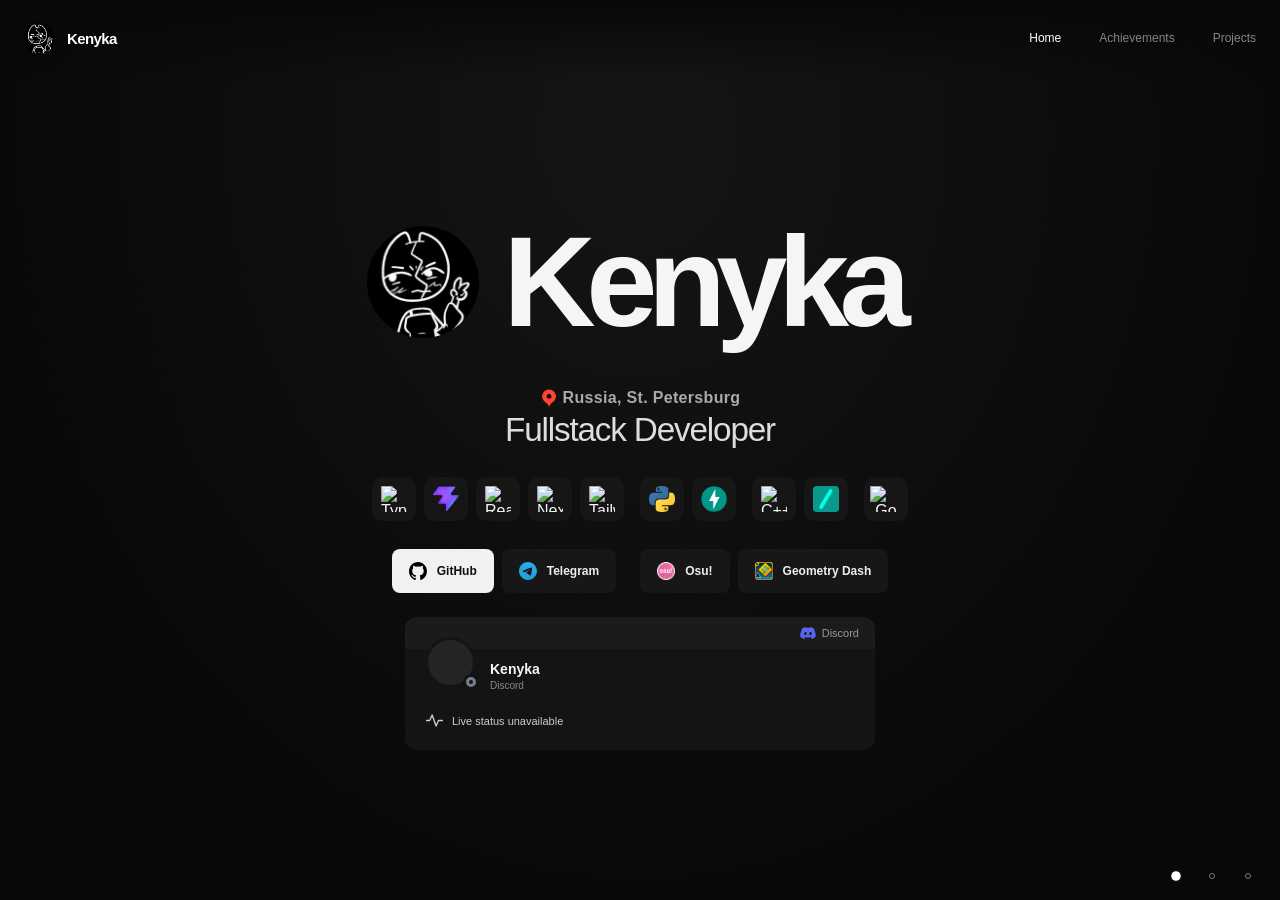
==== commit a3d0b6b0: "separated on file" ====
--- a/index.html
+++ b/index.html
@@ -8,1489 +8,15 @@
 <title>Kenyka</title>
 <link rel="icon" type="image/svg+xml" href="images/favicon.svg">
 
-<style>
-:root {
-  color-scheme: dark;
-  --bg: #080808;
-  --panel: #111;
-  --border: #292929;
-  --text: #f5f5f5;
-  --muted: #858585;
-  --ease: cubic-bezier(.22, 1, .36, 1);
-}
-
-* {
-  box-sizing: border-box;
-}
-
-html,
-body {
-  margin: 0;
-  width: 100%;
-  height: 100%;
-  overflow: hidden;
-  background: radial-gradient(ellipse at 50% 15%, #151515 0%, var(--bg) 75%);
-  color: var(--text);
-  font-family: Inter, -apple-system, BlinkMacSystemFont, "Segoe UI", sans-serif;
-  -webkit-font-smoothing: antialiased;
-}
-
-button,
-a {
-  font: inherit;
-  -webkit-tap-highlight-color: transparent;
-}
-
-button {
-  cursor: pointer;
-}
-
-a {
-  color: inherit;
-  text-decoration: none;
-}
-
-button:focus-visible,
-a:focus-visible,
-.project-card:focus-visible {
-  outline: 2px solid white;
-  outline-offset: 3px;
-}
-
-h1,
-h2,
-h3,
-p {
-  margin: 0;
-}
-
-svg {
-  display: block;
-}
-
-.icon {
-  width: 19px;
-  height: 19px;
-  fill: none;
-  stroke: currentColor;
-  stroke-width: 1.7;
-  stroke-linecap: round;
-  stroke-linejoin: round;
-  flex-shrink: 0;
-}
-
-.sprite {
-  position: absolute;
-  width: 0;
-  height: 0;
-  overflow: hidden;
-}
-
-header {
-  position: fixed;
-  z-index: 100;
-  top: 0;
-  left: 0;
-  width: 100%;
-  height: 76px;
-  padding: 0 24px;
-  display: flex;
-  align-items: center;
-  justify-content: space-between;
-  background: linear-gradient(#080808f5, #08080800);
-}
-
-.logo {
-  border: 0;
-  padding: 0;
-  color: white;
-  background: none;
-  display: flex;
-  align-items: center;
-  gap: 12px;
-  font-size: 15px;
-  font-weight: 750;
-  letter-spacing: -.04em;
-}
-
-.logo-icon {
-  width: 31px;
-  height: 31px;
-  border: 0 solid #e6e6e6;
-  border-radius: 9px;
-  display: grid;
-  place-items: center;
-  font-weight: 900;
-  font-size: 17px;
-}
-
-nav {
-  display: flex;
-  align-items: center;
-  gap: clamp(16px, 3vw, 38px);
-}
-
-nav button {
-  border: 0;
-  background: transparent;
-  color: #858585;
-  padding: 8px 0;
-  font-size: 12px;
-  transition: color .2s;
-}
-
-nav button:hover,
-nav button.active {
-  color: white;
-}
-
-.viewport {
-  position: relative;
-  height: 100dvh;
-  overflow: hidden;
-  touch-action: pan-y pinch-zoom;
-}
-
-.track {
-  height: 100%;
-  transition: transform .75s var(--ease);
-  will-change: transform;
-}
-
-.slide {
-  position: relative;
-  height: 100dvh;
-  width: 100%;
-  overflow: hidden;
-  display: flex;
-  align-items: center;
-  justify-content: center;
-}
-
-.screen-body {
-  width: 100%;
-  min-width: 0;
-  flex-shrink: 0;
-  overflow: visible;
-  transform: scale(var(--fit, 1));
-}
-
-
-
-.slide .reveal {
-  opacity: 0;
-  transform: translateY(20px);
-  transition: opacity .65s ease, transform .7s var(--ease);
-}
-
-.slide.active .reveal {
-  opacity: 1;
-  transform: translateY(0);
-}
-
-.slide.active .delay-1 {
-  transition-delay: .1s;
-}
-
-.slide.active .delay-2 {
-  transition-delay: .2s;
-}
-
-.slide.active .delay-3 {
-  transition-delay: .3s;
-}
-
-.hero {
-  text-align: center;
-  width: 100%;
-  max-width: 760px;
-  margin: 0 auto;
-  padding: 18px 0 10px;
-}
-
-.eyebrow {
-  display: inline-flex;
-  gap: 11px;
-  align-items: center;
-  font-size: 10px;
-  font-weight: 650;
-  color: #aaa;
-  text-transform: uppercase;
-  letter-spacing: .2em;
-}
-
-.diamond {
-  width: 6px;
-  height: 6px;
-  border: 0 solid #aaa;
-  transform: rotate(45deg);
-}
-
-.hero h1 {
-  font-size: clamp(78px, 12vw, 148px);
-  font-weight: 790;
-  line-height: 1;
-  letter-spacing: -.095em;
-  margin: 13px 0 17px;
-  padding-right: .09em;
-}
-
-.role {
-  font-size: clamp(19px, 2.2vw, 25px);
-  letter-spacing: -.035em;
-  color: #ddd;
-}
-
-.subtitle {
-  font-size: 12px;
-  color: var(--muted);
-  margin-top: 10px;
-}
-
-.tech-stack {
-  display: flex;
-  justify-content: center;
-  gap: 9px;
-  flex-wrap: wrap;
-  margin-top: 29px;
-}
-
-.tech {
-  width: 43px;
-  height: 43px;
-  border: 0 solid #303030;
-  border-radius: 12px;
-  background: #131313;
-  display: grid;
-  place-items: center;
-  position: relative;
-  transition: transform .25s, border-color .25s;
-}
-
-.tech:hover {
-  transform: translateY(-4px);
-  border-color: #aaa;
-}
-
-.tech svg {
-  width: 25px;
-  height: 25px;
-}
-
-.tech::after {
-  content: attr(data-name);
-  position: absolute;
-  bottom: calc(100% + 10px);
-  left: 50%;
-  transform: translate(-50%, 5px);
-  background: #222;
-  border: 0 solid #444;
-  border-radius: 6px;
-  padding: 6px 9px;
-  color: white;
-  font-size: 10px;
-  white-space: nowrap;
-  opacity: 0;
-  pointer-events: none;
-  transition: .2s;
-}
-
-.tech:hover::after {
-  opacity: 1;
-  transform: translate(-50%, 0);
-}
-
-.socials {
-  display: flex;
-  justify-content: center;
-  gap: 10px;
-  flex-wrap: wrap;
-  margin-top: 27px;
-}
-
-.btn {
-  height: 42px;
-  padding: 0 17px;
-  display: inline-flex;
-  align-items: center;
-  justify-content: center;
-  gap: 10px;
-  border-radius: 12px;
-  border: 0 solid #363636;
-  background: #171717;
-  color: #eee;
-  font-size: 12px;
-  font-weight: 600;
-  transition: transform .25s, background .25s, border-color .25s;
-}
-
-.btn:hover {
-  background: #242424;
-  border-color: #777;
-  transform: translateY(-3px);
-}
-
-.btn .icon {
-  width: 16px;
-  height: 16px;
-}
-
-.btn.primary {
-  color: #101010;
-  background: #f1f1f1;
-  border-color: #f1f1f1;
-}
-
-.btn.primary:hover {
-  background: white;
-}
-
-.discord-card {
-  display: block;
-  width: min(430px, 100%);
-  margin: 29px auto 0;
-  border: 0 solid #363636;
-  border-radius: 16px;
-  overflow: hidden;
-  background: #141414;
-  text-align: left;
-  transition: transform .3s, border-color .3s;
-}
-
-.discord-card:hover {
-  transform: translateY(-4px);
-  border-color: #777;
-}
-
-.discord-banner {
-  height: 43px;
-  background: repeating-linear-gradient(
-    130deg,
-    #191919 0,
-    #191919 30px,
-    #242424 31px,
-    #242424 32px,
-    #171717 33px,
-    #171717 68px
-  );
-  display: flex;
-  align-items: center;
-  justify-content: flex-end;
-  gap: 6px;
-  padding-right: 16px;
-  color: #999;
-  font-size: 11px;
-  font-weight: 500;
-}
-
-.discord-logo {
-  display: block;
-  width: 16px;
-  height: 12px;
-  object-fit: contain;
-}
-
-.discord-custom-status {
-  margin-top: 6px;
-  font-size: 11px;
-  line-height: 1.5;
-  color: #ccc;
-  overflow-wrap: anywhere;
-}
-
-.discord-content {
-  padding: 0 17px 15px;
-}
-
-.discord-profile {
-  display: flex;
-  align-items: flex-start;
-  gap: 14px;
-  margin-top: 0;
-  position: relative;
-}
-
-.avatar-wrap {
-  margin-top: -12px;
-  position: relative;
-  flex-shrink: 0;
-}
-
-.avatar {
-  width: 51px;
-  height: 51px;
-  display: grid;
-  place-items: center;
-  border-radius: 50%;
-  border: 3px solid #141414;
-  background: #eee;
-  color: #111;
-  font-size: 27px;
-  font-weight: 850;
-  overflow: hidden;
-}
-
-.avatar img {
-  width: 100%;
-  height: 100%;
-  object-fit: cover;
-}
-
-#discordAvatar {
-  background: #242424;
-}
-
-#discordAvatar img[hidden] {
-  display: none;
-}
-
-.avatar-decoration {
-  position: absolute;
-  inset: -10%;
-  width: 120%;
-  height: 120%;
-  object-fit: contain;
-  pointer-events: none;
-  z-index: 1;
-}
-
-.avatar-decoration[hidden], .discord-badges[hidden] { display: none; }
-
-.presence {
-  z-index: 2;
-  position: absolute;
-  right: -3px;
-  bottom: -2px;
-  width: 16px;
-  height: 16px;
-  border: 3px solid #141414;
-  border-radius: 50%;
-  background: #777;
-}
-
-.presence.online {
-  background: #fff;
-}
-
-.presence.idle {
-  background: #bbb;
-}
-
-.presence.dnd {
-  background: #888;
-}
-
-.discord-identity {
-  flex: 1;
-  padding-top: 12px;
-  padding-bottom: 4px;
-  min-width: 0;
-}
-
-.discord-name {
-  overflow-wrap: anywhere;
-  font-size: 14px;
-  font-weight: 750;
-}
-
-.discord-user {
-  overflow-wrap: anywhere;
-  font-size: 10px;
-  color: #888;
-  margin-top: 3px;
-}
-
-.discord-badges {
-  display: flex;
-  flex-wrap: wrap;
-  align-items: center;
-  gap: 6px;
-  margin-top: 7px;
-}
-
-.discord-badges span {
-  display: inline-flex;
-  align-items: center;
-  gap: 4px;
-  min-height: 20px;
-  color: #ccc;
-  font-size: 10px;
-}
-
-.discord-badges img { width: 22px; height: 22px; object-fit: contain; }
-
-.discord-badges [data-tooltip] { position: relative; }
-.discord-badges [data-tooltip]::after {
-  content: attr(data-tooltip);
-  position: absolute;
-  z-index: 5;
-  bottom: calc(100% + 8px);
-  left: 50%;
-  transform: translateX(-50%);
-  padding: 7px 10px;
-  border: 1px solid #444;
-  border-radius: 6px;
-  background: #272727;
-  color: #f5f5f5;
-  box-shadow: 0 4px 12px #0005;
-  font-size: 11px;
-  line-height: 1.4;
-  white-space: nowrap;
-  pointer-events: none;
-  visibility: hidden;
-  opacity: 0;
-  transition: opacity .16s ease, visibility 0s linear .16s;
-}
-.discord-badges [data-tooltip]:hover::after,
-.discord-badges [data-tooltip]:focus-visible::after {
-  visibility: visible;
-  opacity: 1;
-  transition-delay: 0s;
-}
-.discord-badges [data-tooltip]:focus-visible { outline: 1px solid #ddd; outline-offset: 3px; border-radius: 3px; }
-
-.discord-badges [data-badge="orbs"] { min-width: 22px; justify-content: center; }
-.discord-badges [data-badge="orbs"] img { width: 16px; height: 16px; }
-.discord-guild-tag { padding: 2px 6px; border-radius: 4px; background: #242424; }
-.discord-guild-tag img { width: 15px; height: 15px; }
-
-.discord-bottom {
-  border-top: 0;
-  margin-top: 13px;
-  padding-top: 12px;
-  display: flex;
-  align-items: center;
-  justify-content: space-between;
-  gap: 12px;
-}
-
-.discord-activity {
-  display: flex;
-  align-items: center;
-  gap: 8px;
-  font-size: 11px;
-  color: #ccc;
-  min-width: 0;
-}
-
-.discord-activity span {
-  white-space: nowrap;
-  overflow: hidden;
-  text-overflow: ellipsis;
-}
-
-.discord-note {
-  font-size: 9px;
-  color: #656565;
-  margin-top: 9px;
-}
-
-.scroll-hint {
-  margin-top: 25px;
-  display: flex;
-  gap: 8px;
-  align-items: center;
-  justify-content: center;
-  color: #707070;
-  font-size: 10px;
-  letter-spacing: .15em;
-  text-transform: uppercase;
-}
-
-.scroll-hint .icon {
-  width: 16px;
-  height: 16px;
-  animation: bounce 2s infinite;
-}
-
-@keyframes bounce {
-  0%, 100% { transform: translateY(-3px); }
-  50% { transform: translateY(4px); }
-}
-
-.section-label {
-  display: flex;
-  gap: 8px;
-  align-items: center;
-  color: #888;
-  text-transform: uppercase;
-  font-size: 10px;
-  letter-spacing: .18em;
-  font-weight: 650;
-}
-
-.section-title {
-  margin-top: 12px;
-  font-size: clamp(45px, 6vw, 76px);
-  line-height: 1;
-  letter-spacing: -.075em;
-  font-weight: 750;
-}
-
-.section-title span {
-  color: #777;
-}
-
-.section-description {
-  margin-top: 12px;
-  font-size: 12px;
-  color: #858585;
-  line-height: 1.6;
-}
-
-.achievement-grid {
-  margin-top: 32px;
-  display: grid;
-  grid-template-columns: repeat(3, minmax(0, 1fr));
-  gap: 14px;
-}
-
-.achievement-card {
-  min-width: 0;
-  background: #121212;
-  border: 0 solid var(--border);
-  border-radius: 16px;
-  overflow: hidden;
-}
-
-.card-header {
-  padding: 18px 19px;
-  display: flex;
-  gap: 10px;
-  align-items: center;
-  font-size: 15px;
-  font-weight: 700;
-  border-bottom: 0;
-}
-
-.achievement-row {
-  padding: 17px 18px;
-  display: flex;
-  justify-content: space-between;
-  align-items: flex-start;
-  gap: 10px;
-  border-bottom: 0;
-  font-size: 12px;
-  line-height: 1.55;
-  color: #c9c9c9;
-}
-
-.achievement-row:last-child {
-  border-bottom: 0;
-}
-
-.achievement-row strong {
-  font-weight: 650;
-  color: white;
-}
-
-.achievement-row small {
-  color: #888;
-  font-size: 10px;
-}
-
-.place {
-  flex-shrink: 0;
-  background: #202020;
-  border: 0 solid #363636;
-  padding: 5px 8px;
-  border-radius: 7px;
-  color: #ccc;
-  font-size: 10px;
-  font-weight: 650;
-  white-space: nowrap;
-}
-
-.achievement-row.winner {
-  background: #1b1b1b;
-  border-left: 0;
-}
-
-.prod-entry {
-  transition: background .25s;
-}
-
-.prod-entry.active {
-  background: #202020;
-}
-
-.prod-entry > button {
-  width: 100%;
-  min-height: 44px;
-  border: 0;
-  background: transparent;
-  text-align: left;
-  font-family: inherit;
-}
-
-.prod-entry > button:focus-visible {
-  outline-offset: -3px;
-}
-
-.prod-result {
-  display: flex;
-  align-items: center;
-  gap: 8px;
-}
-
-.prod-chevron {
-  width: 12px;
-  height: 12px;
-  color: #888;
-  transition: transform .35s var(--ease);
-}
-
-.prod-entry.active .prod-chevron {
-  transform: rotate(180deg);
-}
-
-.prod-panel {
-  display: grid;
-  grid-template-rows: 0fr;
-  visibility: hidden;
-  opacity: 0;
-  transition: grid-template-rows .45s var(--ease), opacity .2s, visibility .45s;
-}
-
-.prod-entry.active .prod-panel {
-  grid-template-rows: 1fr;
-  visibility: visible;
-  opacity: 1;
-}
-
-.prod-panel-inner {
-  min-height: 0;
-  overflow: hidden;
-}
-
-.prod-project {
-  padding: 0 20px 18px;
-}
-
-.prod-project-heading {
-  display: flex;
-  align-items: center;
-  gap: 10px;
-  margin: 2px 0 10px;
-}
-
-.prod-project-heading img {
-  width: 36px;
-  height: 36px;
-  border-radius: 7px;
-  object-fit: contain;
-}
-
-.prod-project-heading img.brandradar-logo {
-  padding: 4px;
-  background: #eeffe1;
-  border-radius: 8px;
-}
-
-.prod-project-heading strong {
-  font-size: 13px;
-  font-weight: 650;
-}
-
-.prod-project-icon,
-.prod-project-name {
-  display: inline-grid;
-}
-
-.prod-project-icon {
-  flex: 0 0 36px;
-  width: 36px;
-  height: 36px;
-  padding: 0;
-  border: 0;
-  border-radius: 7px;
-  background: transparent;
-}
-
-.prod-project-icon img,
-.prod-project-name > span {
-  grid-area: 1 / 1;
-  transition: opacity 300ms cubic-bezier(0.2, 0, 0, 1);
-}
-
-.prod-project-icon .prod-project-hover-image {
-  object-fit: cover;
-}
-
-.prod-project-hover-image,
-.prod-project-hover-name {
-  opacity: 0;
-}
-
-.prod-project-heading:has(.prod-project-icon:hover) .prod-project-default-image,
-.prod-project-heading:has(.prod-project-icon:hover) .prod-project-default-name {
-  opacity: 0;
-}
-
-.prod-project-heading:has(.prod-project-icon:hover) .prod-project-hover-image,
-.prod-project-heading:has(.prod-project-icon:hover) .prod-project-hover-name {
-  opacity: 1;
-}
-
-.meimei-rain {
-  position: fixed;
-  inset: 0;
-  z-index: 1000;
-  overflow: hidden;
-  pointer-events: none;
-}
-
-.meimei-rain img {
-  position: absolute;
-  top: 0;
-  left: 0;
-  object-fit: contain;
-}
-
-.prod-project p {
-  color: #aaa;
-  font-size: 12px;
-  line-height: 1.6;
-}
-
-.prod-project .project-link {
-  min-height: 32px;
-  margin-top: 8px;
-}
-
-.winner .place {
-  background: #eee;
-  border-color: #eee;
-  color: #111;
-}
-
-.achievement-side {
-  display: grid;
-  grid-template-rows: 1fr 1fr;
-  gap: 14px;
-}
-
-.achievement-side .card-header {
-  padding: 15px 18px;
-}
-
-.bullet {
-  padding: 12px 18px;
-  color: #c9c9c9;
-  border-bottom: 0;
-  font-size: 11px;
-  line-height: 1.6;
-}
-
-.bullet:last-child {
-  border: none;
-}
-
-.bullet strong {
-  color: white;
-}
-
-.bullet.highlight {
-  border-left: 0;
-}
-
-.achievement-foot {
-  display: flex;
-  align-items: center;
-  justify-content: space-between;
-  margin-top: 25px;
-  font-size: 10px;
-  color: #777;
-  gap: 15px;
-}
-
-.text-button {
-  border: 0;
-  background: transparent;
-  color: #ddd;
-  font-size: 11px;
-}
-
-.text-button:hover {
-  color: white;
-}
-
-.projects-body {
-  transform: none;
-  max-height: var(--available, 100%);
-  overflow-y: auto;
-  overscroll-behavior-y: contain;
-  scrollbar-width: none;
-  padding-top: 8px;
-  padding-bottom: 20px;
-}
-
-.project-group {
-  margin-top: 26px;
-  display: grid;
-  grid-template-columns: 175px minmax(0, 1fr);
-  gap: 20px;
-}
-
-.group-meta {
-  padding-top: 10px;
-}
-
-.group-number {
-  font-size: 10px;
-  color: #777;
-  letter-spacing: .14em;
-  font-weight: 700;
-}
-
-.group-title {
-  margin-top: 10px;
-  font-size: 24px;
-  letter-spacing: -.05em;
-  font-weight: 700;
-}
-
-.group-description {
-  margin-top: 7px;
-  color: #777;
-  font-size: 11px;
-  line-height: 1.5;
-}
-
-.project-rail {
-  min-width: 0;
-  overflow: visible;
-}
-
-
-
-.project-row {
-  display: flex;
-  gap: 9px;
-  height: 195px;
-  min-width: 0;
-}
-
-.project-card {
-  flex: 1 1 0;
-  min-width: 0;
-  height: 100%;
-  position: relative;
-  border: 0 solid #313131;
-  border-radius: 14px;
-  background: #131313;
-  overflow: hidden;
-  cursor: pointer;
-  transition:
-    flex-grow .55s var(--ease),
-    border-color .3s,
-    background .3s,
-    box-shadow .3s;
-}
-
-.project-card:hover {
-  border-color: #777;
-}
-
-.project-card.active {
-  flex-grow: 4.25;
-  border-color: #888;
-  background: #1a1a1a;
-  box-shadow: none;
-}
-
-.project-card.active:hover {
-  border-color: #ddd;
-}
-
-.project-top {
-  display: flex;
-  flex-direction: column;
-  gap: 12px;
-  align-items: flex-start;
-  padding: 14px 12px;
-}
-
-.project-card.active .project-top {
-  flex-direction: row;
-  align-items: center;
-  padding: 16px;
-}
-
-.project-icon {
-  width: 33px;
-  height: 33px;
-  flex-shrink: 0;
-  display: grid;
-  place-items: center;
-  background: #252525;
-  border: 0 solid #373737;
-  border-radius: 9px;
-}
-
-.project-label {
-  display: flex;
-  flex-direction: column;
-  gap: 4px;
-  min-width: 0;
-}
-
-.project-label strong {
-  color: white;
-  font-size: 12px;
-  font-weight: 700;
-  overflow-wrap: anywhere;
-}
-
-.project-label span {
-  font-size: 10px;
-  color: #888;
-}
-
-.project-card:not(.active) .project-label span {
-  display: none;
-}
-
-.project-content {
-  position: absolute;
-  top: 79px;
-  left: 16px;
-  right: 16px;
-  opacity: 0;
-  visibility: hidden;
-  transform: translateY(8px);
-  pointer-events: none;
-  transition: opacity .2s, transform .35s, visibility .2s;
-}
-
-.project-card.active .project-content {
-  opacity: 1;
-  visibility: visible;
-  transform: translateY(0);
-  pointer-events: auto;
-  transition-delay: .15s;
-}
-
-.project-content p {
-  color: #aaa;
-  font-size: 11px;
-  line-height: 1.6;
-}
-
-.project-stack {
-  display: flex;
-  flex-wrap: wrap;
-  gap: 4px;
-  margin-bottom: 10px;
-}
-
-.stack-tag {
-  display: inline-flex;
-  align-items: center;
-  gap: 4px;
-  padding: 3px 6px;
-  border-radius: 5px;
-  color: var(--tag-color);
-  background: var(--tag-bg);
-  font-size: 9px;
-  line-height: 14px;
-  white-space: nowrap;
-}
-
-.stack-tag img {
-  width: 11px;
-  height: 11px;
-  object-fit: contain;
-}
-
-.project-link {
-  margin-top: 13px;
-  display: inline-flex;
-  gap: 3.5px;
-  align-items: center;
-  max-width: 100%;
-  padding-bottom: 3px;
-  color: #aaa;
-  transition: color .2s ease;
-  font-size: 10px;
-  font-weight: 650;
-  overflow-wrap: anywhere;
-}
-
-.project-link:hover {
-  color: #fff;
-}
-
-.project-link .icon {
-  width: 13px;
-  height: 13px;
-}
-
-footer {
-  margin-top: 28px;
-  padding: 20px 0 0;
-  border-top: 0;
-  display: flex;
-  justify-content: space-between;
-  align-items: flex-end;
-  gap: 20px;
-}
-
-.footer-name {
-  font-size: clamp(32px, 4.2vw, 48px);
-  font-weight: 800;
-  line-height: 1;
-  letter-spacing: -.08em;
-}
-
-.copyright {
-  margin-top: 13px;
-  color: #777;
-  font-size: 14px;
-}
-
-.footer-links {
-  display: flex;
-  gap: 24px;
-}
-
-.footer-links a,
-.footer-links button {
-  background: none;
-  border: 0;
-  color: #aaa;
-  padding: 5px 0;
-  font-size: 12px;
-  transition: color .2s;
-}
-
-.footer-links a:hover,
-.footer-links button:hover {
-  color: white;
-}
-
-.pagination {
-  position: fixed;
-  right: clamp(12px, 3vw, 42px);
-  top: 50%;
-  transform: translateY(-50%);
-  display: flex;
-  flex-direction: column;
-  gap: 18px;
-  z-index: 90;
-  transition: bottom .75s var(--ease);
-}
-
-.page-dot {
-  width: 25px;
-  height: 25px;
-  display: grid;
-  place-items: center;
-  border: 0;
-  background: none;
-}
-
-.page-dot span {
-  width: 6px;
-  height: 6px;
-  border: 0 solid #777;
-  border-radius: 50%;
-  transition: .3s;
-}
-
-.page-dot.active span {
-  background: white;
-  border-color: white;
-  transform: scale(1.6);
-}
-
-.toast {
-  position: fixed;
-  bottom: 25px;
-  left: 50%;
-  transform: translate(-50%, 15px);
-  background: #222;
-  border: 0 solid #444;
-  padding: 12px 18px;
-  border-radius: 10px;
-  color: #eee;
-  font-size: 12px;
-  opacity: 0;
-  pointer-events: none;
-  transition: .25s;
-  z-index: 200;
-  max-width: calc(100% - 40px);
-  text-align: center;
-}
-
-.toast.show {
-  transform: translate(-50%, 0);
-  opacity: 1;
-}
-
-/* Polish direction: quiet developer workspace, real logos, live presence.
-   Design pass informed by unslop — Damir Sokolovsky (@heydamir), CC BY 4.0. */
-.slide { padding: 88px 24px 40px; }
-.screen-body { max-height: none; }
-.logo-icon { object-fit: cover; border-radius: 50%; }
-.hero { max-width: 960px; display: flex; flex-direction: column; gap: 24px; align-items: center; text-align: center; padding: 0; }
-.hero-intro { min-width: 0; width: 100%; }
-.hero-heading { display: flex; justify-content: center; align-items: center; gap: 24px; margin: 20px 0; }
-.hero h1 { font-size: clamp(88px, 10vw, 148px); font-weight: 650; letter-spacing: -.075em; margin: 0; }
-.eyebrow, .section-label { text-transform: none; letter-spacing: .02em; font-size: 12px; }
-.hero-location { font-size: 16px; line-height: 1.5; gap: 10px; margin-top: 20px; }
-.hero-location img { width: 28px; height: 28px; object-fit: contain; flex-shrink: 0; }
-.diamond { width: 5px; height: 5px; background: #999; border: 0; }
-.role { font-size: clamp(22px, 2.6vw, 38px); }
-.subtitle { font-size: 14px; line-height: 1.6; }
-.tech-stack, .socials { justify-content: center; gap: 8px; margin-top: 28px; }
-.tech-stack { column-gap: 16px; }
-.tech-group { display: flex; gap: 8px; }
-.tech { width: 44px; height: 44px; border-radius: 10px; background: #161616; }
-.tech img { width: 26px; height: 26px; object-fit: contain; }
-.tech[data-name="Go"] img { width: 32px; }
-.tech:focus-visible { outline: 2px solid #ddd; outline-offset: 3px; }
-.tech:focus-visible::after { opacity: 1; transform: translate(-50%, 0); }
-.btn { border-radius: 8px; height: 44px; }
-.social-icon { object-fit: contain; }
-.social-icon.geometry-dash-icon { object-fit: cover; }
-.hero .socials { column-gap: 24px; }
-.social-group { display: flex; gap: 8px; }
-.btn.primary .social-icon { filter: brightness(0); }
-.hero-profile { width: min(470px, 100%); min-width: 0; }
-.hero-avatar { display: block; flex-shrink: 0; width: clamp(72px, 9vw, 112px); height: auto; aspect-ratio: 1; object-fit: cover; border-radius: 50%; }
-.discord-card { width: 100%; margin-top: 0; border-radius: 12px; }
-.discord-banner { height: 32px; background: #1b1b1b; }
-.discord-content { padding: 0 20px 20px; }
-.discord-profile { margin-top: 0; }
-.avatar { background: #141414; }
-.presence.online { background: #23a55a; }
-.presence.idle { background: #f0b232; }
-.presence.dnd { background: #f23f43; }
-.presence.offline, .presence.unknown { background: #747f8d; }
-.presence::after {
-  content: "";
-  position: absolute;
-  background: #141414;
-}
-.presence.idle::after {
-  width: 8px;
-  height: 8px;
-  border-radius: 50%;
-  top: -2px;
-  left: -2px;
-}
-.presence.dnd::after {
-  width: 7px;
-  height: 2px;
-  border-radius: 1px;
-  top: 4px;
-  left: 1.5px;
-}
-.presence.offline::after, .presence.unknown::after {
-  inset: 3px;
-  border-radius: 50%;
-}
-.discord-bottom { margin-top: 12px; padding-top: 4px; }
-.discord-note { color: #999; font-size: 10px; }
-.scroll-hint { margin-top: 0; font-size: 11px; letter-spacing: .02em; text-transform: none; }
-.section-title { font-size: clamp(48px, 6vw, 96px); font-weight: 600; letter-spacing: -.06em; }
-.section-description { color: #aaa; font-size: 13px; }
-.achievement-grid { gap: 16px; margin-top: 28px; }
-.achievement-card { border-radius: 12px; }
-.card-header { gap: 12px; padding: 20px; font-weight: 600; }
-.achievement-icon { width: 28px; height: 28px; flex-shrink: 0; object-fit: contain; border-radius: 6px; }
-.achievement-row { padding: 18px 20px; font-size: 13px; }
-.achievement-row small { color: #a0a0a0; font-size: 11px; }
-.place { background: #252525; border-radius: 5px; }
-.achievement-side { gap: 16px; }
-.achievement-side .card-header { padding: 16px 20px; }
-.bullet { padding: 12px 20px; font-size: 12px; }
-.bullet.highlight, .bullet.with-icon { display: flex; align-items: flex-start; gap: 12px; }
-.achievement-row.winner { --prize: #e0e6f0; background: #202329; color: #cdd4de; }
-.prod-entry.winner { background: #202329; }
-.winner .place { display: inline-flex; align-items: center; gap: 6px; color: #e0e6f0; background: #343a44; }
-.place .icon { width: 14px; height: 14px; }
-.bullet.highlight { --prize: #e7b084; background: #2a201a; color: #e0c3ad; border-radius: 8px; margin: 0 8px 8px; padding: 12px; }
-.bullet.highlight strong { color: #f2c39f; }
-.prize-caption { display: flex; align-items: center; gap: 6px; margin-bottom: 4px; color: var(--prize); font-size: 10px; font-weight: 600; }
-.prize-caption .icon { width: 14px; height: 14px; }
-.achievement-name { display: flex; align-items: center; gap: 10px; min-width: 0; }
-.achievement-name strong { min-width: 0; overflow-wrap: anywhere; }
-.achievement-icon.mgbot-icon { padding: 0; background: transparent; border-radius: 0; object-fit: contain; }
-.achievement-row.bronze { background: #2a201a; }
-.bronze .place { display: inline-flex; align-items: center; gap: 6px; color: #f2c39f; background: #493226; }
-.project-group { grid-template-columns: 160px minmax(0, 1fr); gap: 24px; margin-top: 24px; }
-.project-row { height: clamp(220px, 24dvh, 280px); gap: 12px; }
-.project-card { border-radius: 10px; background: var(--project-bg, #131313); }
-.project-card.active { background: var(--project-active-bg, #202020); }
-.project-card:hover { background: var(--project-hover-bg, #191919); }
-.project-card.active:hover { background: var(--project-active-hover-bg, #242424); }
-.project-card[data-tone="yellow"] {
-  --project-bg: #17160f;
-  --project-hover-bg: #1c1a12;
-  --project-active-bg: #211e15;
-  --project-active-hover-bg: #252218;
-}
-.project-card[data-tone="purple"] {
-  --project-bg: #151119;
-  --project-hover-bg: #1a1520;
-  --project-active-bg: #201a27;
-  --project-active-hover-bg: #241d2c;
-}
-.project-card[data-tone="blue"]:not([data-project="Q.AI"]) {
-  --project-bg: #101619;
-  --project-hover-bg: #131b21;
-  --project-active-bg: #172128;
-  --project-active-hover-bg: #1a252d;
-}
-.project-card[data-tone="pink"] {
-  --project-bg: #191116;
-  --project-hover-bg: #20161c;
-  --project-active-bg: #261a22;
-  --project-active-hover-bg: #2b1e26;
-}
-.project-card[data-tone="green"] {
-  --project-bg: #101813;
-  --project-hover-bg: #142019;
-  --project-active-bg: #18271e;
-  --project-active-hover-bg: #1b2c22;
-}
-.project-top { padding: 16px; }
-.project-card.active .project-top { padding: 20px; }
-.project-icon { width: 40px; height: 40px; border-radius: 10px; background: transparent; }
-.project-icon img { width: 36px; height: 36px; object-fit: contain; border-radius: 7px; }
-.project-label strong { font-size: 13px; }
-.project-content { top: 84px; left: 20px; right: 20px; }
-.project-content p { font-size: 12px; }
-.project-link { font-size: 11px; }
-footer { margin-top: 24px; padding-top: 0; }
-#projects { padding-bottom: 104px; }
-#projects > footer { position: absolute; left: 24px; right: 24px; bottom: max(12px, env(safe-area-inset-bottom)); margin: 0; }
-body:has(#projects.active) .pagination { bottom: 96px; }
-.pagination { right: 16px; top: auto; bottom: 12px; transform: none; flex-direction: row; gap: 4px; }
-.page-dot span { border: 1px solid #777; }
-.page-dot { width: 32px; height: 24px; }
-.toast { border: 0; background: #282828; }
-@media (min-width: 1800px) {
-  .slide { padding-inline: 32px; }
-  header { padding-inline: 32px; }
-  .achievement-row { padding-block: 24px; font-size: 15px; }
-  .bullet { padding-block: 20px; font-size: 14px; }
-}
-@media (max-width: 1000px) {
-  .hero h1 { font-size: clamp(76px, 12vw, 120px); }
-  .project-group { grid-template-columns: 1fr; gap: 12px; }
-  .group-meta { display: flex; align-items: baseline; gap: 12px; padding: 0; }
-  .group-title { margin: 0; font-size: 22px; }
-  .group-description { margin: 0 0 0 auto; }
-  .project-row { height: 220px; }
-  .project-card.active { flex-grow: 5.5; }
-  .project-top { padding: 12px 8px; }
-  .project-card.active .project-top { padding: 12px; }
-  .project-content { top: 68px; left: 12px; right: 12px; }
-  .achievement-row { padding: 12px; font-size: 12px; }
-  .prod-project { padding: 0 12px 14px; }
-  .card-header, .achievement-side .card-header { padding: 16px 12px; font-size: 13px; }
-  .bullet { padding: 12px; font-size: 11px; }
-}
-@media (max-width: 600px) {
-  header { height: 60px; padding: 0 12px; }
-  .logo { gap: 8px; font-size: 13px; }
-  .logo-icon { width: 28px; height: 28px; }
-  nav { gap: 16px; }
-  nav button { font-size: 11px; min-height: 44px; }
-  nav button:first-child { display: none; }
-  .slide { padding: 72px 12px 40px; }
-  .hero { gap: 20px; }
-  .hero-heading { gap: 16px; margin: 16px 0; }
-  .hero h1 { font-size: clamp(56px, 16vw, 88px); margin: 0; }
-  .role { font-size: 22px; }
-  .subtitle { font-size: 12px; margin-top: 8px; }
-  .tech-stack, .socials { justify-content: center; gap: 6px; margin-top: 20px; }
-  .tech-stack { gap: 10px; flex-wrap: nowrap; max-width: 414px; margin-inline: auto; }
-  .tech-group { gap: 4px; }
-  .tech { width: clamp(22px, calc((100vw - 78px) / 10), 36px); height: auto; aspect-ratio: 1; border-radius: 8px; }
-  .tech img { width: 23px; height: 23px; }
-  .tech[data-name="Go"] img { width: min(28px, 90%); }
-  .btn { padding-inline: 12px; font-size: 11px; gap: 8px; }
-  .hero-avatar { width: clamp(56px, 16vw, 72px); border-radius: 50%; }
-  .discord-card { margin-top: 0; max-width: 430px; margin-inline: auto; }
-  .discord-banner { height: 36px; }
-  .scroll-hint { margin-top: 0; }
-  .section-title { font-size: 48px; margin-top: 8px; }
-  .section-description { font-size: 11px; margin-top: 8px; }
-  .achievement-grid { grid-template-columns: repeat(2, minmax(0, 1fr)); gap: 8px; margin-top: 20px; }
-  .achievement-row { padding: 12px 10px; gap: 4px; flex-wrap: wrap; font-size: 11px; }
-  .prod-project { padding: 0 10px 12px; }
-  .prod-project p { font-size: 11px; }
-  .prod-project .project-link { min-height: 44px; }
-  .prod-result { gap: 5px; }
-  .achievement-row small { font-size: 10px; }
-  .place { font-size: 9px; padding: 4px 6px; }
-  .card-header, .achievement-side .card-header { padding: 12px 10px; gap: 8px; font-size: 12px; }
-  .achievement-icon { width: 24px; height: 24px; }
-  .achievement-side { grid-column: 1 / -1; grid-template-columns: repeat(2, minmax(0, 1fr)); grid-template-rows: auto; gap: 8px; }
-  .bullet { font-size: 10px; padding: 8px 10px; }
-  .bullet.highlight, .bullet.with-icon { gap: 6px; }
-  .bullet .achievement-icon { width: 20px; height: 20px; }
-  .bullet.highlight { margin-inline: 4px; padding: 8px 6px; }
-  .achievement-foot { margin-top: 16px; font-size: 9px; }
-  .project-group { margin-top: 16px; gap: 8px; }
-  .group-title { font-size: 18px; }
-  .group-number { font-size: 9px; }
-  .group-description { font-size: 9px; }
-  .project-row { height: 236px; gap: 4px; }
-  .project-card.active { flex-grow: 9; }
-  .project-card:not(.active) .project-top { padding: 12px 2px; align-items: center; }
-  .project-card:not(.active) .project-label { writing-mode: vertical-rl; }
-  .project-card:not(.active) .project-label strong { font-size: 10px; white-space: nowrap; overflow-wrap: normal; }
-  .project-card:not(.active) .project-icon, .project-card:not(.active) .project-icon img { width: 22px; height: 22px; }
-  .project-card.active .project-top { padding: 12px 10px; gap: 8px; }
-  .project-icon, .project-icon img { width: 30px; height: 30px; }
-  .project-label strong { font-size: 12px; }
-  .project-content { top: 60px; left: 10px; right: 10px; }
-  .project-content p { font-size: 10px; line-height: 1.5; }
-  .project-link { font-size: 9px; margin-top: 10px; }
-  footer { margin-top: 16px; align-items: center; }
-  .footer-name { font-size: 28px; }
-  .copyright { font-size: 12px; }
-  #projects { padding-bottom: 88px; }
-  #projects > footer { left: 12px; right: 12px; }
-  body:has(#projects.active) .pagination { bottom: 76px; }
-  .footer-links { gap: 12px; }
-  .footer-links a, .footer-links button { font-size: 10px; }
-}
-@media (max-width: 360px) {
-  .project-row { height: 260px; }
-}
-@media (max-height: 700px) and (min-width: 601px) {
-  header { height: 60px; }
-  .slide { padding-top: 72px; }
-  .hero { gap: 16px; }
-  .hero-heading { margin-block: 12px; }
-  .hero h1 { font-size: clamp(72px, 10vw, 104px); }
-  .hero-avatar { width: 80px; }
-  .tech-stack, .socials { margin-top: 16px; }
-  .section-title { font-size: 52px; }
-  .project-row { height: 220px; }
-  .achievement-grid { margin-top: 20px; }
-  .achievement-row { padding-block: 12px; }
-}
-@media (prefers-reduced-motion: reduce) {
-  *,
-  *::before,
-  *::after {
-    animation: none !important;
-    transition-duration: .01ms !important;
-  }
-
-  .slide .reveal {
-    opacity: 1;
-    transform: none;
-  }
-}
-</style>
+<link rel="stylesheet" href="css/base.css">
+<link rel="stylesheet" href="css/layout.css">
+<link rel="stylesheet" href="css/hero.css">
+<link rel="stylesheet" href="css/discord.css">
+<link rel="stylesheet" href="css/achievements.css">
+<link rel="stylesheet" href="css/projects.css">
+<link rel="stylesheet" href="css/components.css">
+<link rel="stylesheet" href="css/theme.css">
+<link rel="stylesheet" href="css/responsive.css">
 </head>
 
 <body>
@@ -1599,7 +125,7 @@
             <h1>Kenyka</h1>
           </div>
 
-          <p class="eyebrow hero-location reveal"><img src="images/flag.png" alt="" width="28" height="28">Russia, Saint-Petersburg</p>
+          <p class="eyebrow hero-location reveal"><img src="images/map.webp" alt="" width="18" height="18">Russia, St. Petersburg</p>
 
           <p class="role reveal delay-2">Fullstack Developer</p>
 
@@ -1639,7 +165,7 @@
             <div class="social-group">
             <a class="btn" href="https://osu.ppy.sh/users/38368874" target="_blank" rel="noopener noreferrer">
               <img class="social-icon" src="images/logos/osu.webp" alt="" width="18" height="18">
-              osu!
+              Osu!
             </a>
             <a class="btn" href="https://gdbrowser.com/u/kenyka" target="_blank" rel="noopener noreferrer">
               <img class="social-icon geometry-dash-icon" src="images/logos/geometrydash.png" alt="" width="18" height="18">
@@ -1823,875 +349,12 @@
 
 <div class="toast" id="toast"></div>
 
-<script>
-"use strict";
-
-const DISCORD_USER_ID = "753217432541200445";
-// Confirmed by the profile owner; these badges are not included in Lanyard's public data.
-const DISCORD_PROFILE_BADGES = [
-  { id: "nitro", label: "Nitro Emerald - 3 years", src: "images/icons/discord-badges/nitro-emerald.png" },
-  { id: "account-age", label: "Redwood - 6-year account", src: "images/icons/discord-badges/account-redwood.svg" },
-  { id: "gifting", label: "Patron - gifting level 1", src: "images/icons/discord-badges/gifting-patron.png" },
-  { id: "quests", label: "Completed a Quest", src: "images/icons/discord-badges/quest.png" },
-  { id: "legacy-username", label: "Originally Known As - legacy username", tooltip: "itzkeeni#0006", src: "images/icons/discord-badges/legacy-username.png" },
-  { id: "orbs", label: "Orbs Apprentice", src: "images/icons/discord-badges/orbs.svg" },
-  { id: "streaming", label: "Streaming Star", src: "images/icons/discord-badges/streaming-star.svg" },
-  { id: "game-time", label: "Eternal - maximum game time level", src: "images/icons/discord-badges/game-time-eternal.svg" },
-  { id: "game-variety", label: "Universalist - maximum game variety level", src: "images/icons/discord-badges/game-variety-universalist.svg" }
-];
-
-const projects = {
-  apps: [
-    {
-      name: "Notter",
-      stack: ["Next.js", "TypeScript", "Tailwind CSS", "Python", "FastAPI", "Prisma", "C++", "InAPI"],
-      logo: "notter.png",
-
-      description: "A streamlined place for notes, ideas, and thoughts, designed for focused writing without unnecessary clutter.",
-      url: "https://notter.su",
-      label: "notter.su",
-      icon: "note"
-    },
-    {
-      name: "Notter ToDo",
-      stack: ["Next.js", "TypeScript", "Tailwind CSS", "Prisma", "C++", "InAPI"],
-      logo: "todo.png",
-
-      description: "An uncluttered to-do workspace for tracking tasks, organizing priorities, and getting things done.",
-      url: "https://todo.notter.su",
-      label: "todo.notter.su",
-      icon: "check"
-    },
-    {
-      name: "QualCloud",
-      stack: ["Next.js", "TypeScript", "Tailwind CSS", "Python", "FastAPI"],
-      logo: "qualcloud.png",
-
-      description: "A web-based space for storing, managing, and accessing files through a simple interface.",
-      url: "https://cloud.qualsu.ru/",
-      label: "cloud.qualsu.ru",
-      icon: "cloud"
-    },
-    {
-      name: "Q.AI",
-      stack: ["Next.js", "TypeScript", "Tailwind CSS", "Python", "FastAPI"],
-      logo: "qai.png",
-
-      description: "An interface for exploring AI-assisted workflows and interacting with intelligent tools.",
-      url: "https://qai.qualsu.ru/",
-      label: "qai.qualsu.ru",
-      icon: "bot"
-    },
-    {
-      name: "GDKenyBot",
-      stack: ["Python", "disnake"],
-      logo: "gdkenybot.svg",
-      description: "Geometry Dash notifications & utilities bot",
-      url: "https://bot.thekeny.ru",
-      label: "bot.thekeny.ru",
-      icon: "bot"
-    },
-    {
-      name: "Shrtl://",
-      stack: ["Next.js", "TypeScript", "Tailwind CSS", "Python", "FastAPI"],
-      logo: "shrtl.svg",
-
-      description: "A lightweight utility that turns long URLs into short, convenient links for easy sharing.",
-      url: "https://shrtl.ru/",
-      label: "shrtl.ru",
-      icon: "link"
-    },
-    {
-      name: "SpiritLM",
-      stack: ["Next.js", "TypeScript", "Tailwind CSS", "Prisma"],
-      logo: "spiritlm.png",
-      description: "A platform for accessing AI models by API or subscribe",
-      url: "https://spiritlm.netlify.app/",
-      label: "spiritlm.netlify.app",
-      icon: "bot"
-    }
-  ],
-  opensource: [
-    {
-      name: "InSDL",
-      stack: ["C++"],
-      logo: "insdl.png",
-
-      description: "A C++ framework built on SDL3, simplifying the creation of cross-platform graphics, games, and interactive applications.",
-      url: "https://github.com/qualsu/insdl",
-      label: "github.com/qualsu/insdl",
-      icon: "cube"
-    },
-    {
-      name: "InAPI",
-      stack: ["C++"],
-      logo: "inapi.png",
-
-      description: "A C++ library for building HTTP servers with expressive FastAPI-like route declarations and a developer-friendly API.",
-      url: "https://github.com/qualsu/inapi",
-      label: "github.com/qualsu/inapi",
-      icon: "code"
-    },
-    {
-      name: "Kvllay",
-      stack: ["C++"],
-      logo: "kvllay.png",
-
-      description: "An in-memory key-value store focused on efficient data storage and retrieval.",
-      url: "https://github.com/thekeny/kvllay",
-      label: "github.com/thekeny/kvllay",
-      icon: "database"
-    },
-    {
-      name: "Omi",
-      stack: ["Python"],
-      logo: "omi.png",
-
-      description: "A programming-language experiment exploring syntax, language design, and developer tooling.",
-      url: "https://omilang.fun/",
-      label: "omilang.fun",
-      icon: "code"
-    },
-    {
-      name: "SunCheck",
-      stack: ["TypeScript"],
-      logo: "suncheck.png",
-
-      description: "An interface utility that makes disabled actions explain why they are unavailable, improving user feedback.",
-      url: "https://github.com/thekeny/SunCheck",
-      label: "github.com/thekeny/SunCheck",
-      icon: "sun"
-    },
-    {
-      name: "MyNixUtils",
-      stack: ["Python"],
-      logo: "nix.webp",
-      description: "A command-line utility (CLI) for simplified management of NixOS configuration and packages.",
-      url: "https://github.com/thekeny/MyNixUtils",
-      label: "github.com/thekeny/MyNixUtils",
-      icon: "code"
-    },
-    {
-      name: "SpiritCode",
-      stack: ["Python"],
-      logo: "spiritlm.png",
-      description: "A terminal coding agent for SpiritLM with model switching, saved sessions and code change review.",
-      url: "https://pypi.org/project/spiritcode/",
-      label: "pypi.org/project/spiritcode",
-      icon: "code"
-    }
-  ]
-};
-
-const stackStyles = {
-  "Next.js": ["nextdotjs.svg", "#e5e5e5", "#303030"],
-  "TypeScript": ["typescript.svg", "#75b5f5", "#172b40"],
-  "Tailwind CSS": ["tailwindcss.svg", "#50d3ed", "#103039"],
-  "Python": ["python.webp", "#f1d66e", "#332e19"],
-  "FastAPI": ["fastapi2.webp", "#59d3bd", "#13332d"],
-  "Prisma": ["prisma.svg", "#b2cde5", "#26313f"],
-  "C++": ["cplusplus.svg", "#85b5e7", "#1c2d40"],
-  "InAPI": ["../logos/inapi.png", "#77dfa0", "#173b29"],
-  "disnake": ["discord.svg", "#a5adff", "#282b49"]
-};
-
-function renderStack(stack) {
-  return `<div class="project-stack" aria-label="Technology stack">${stack.map(name => {
-    const [icon, color, background] = stackStyles[name];
-    return `<span class="stack-tag" style="--tag-color:${color};--tag-bg:${background}"><img src="images/stack/${icon}" alt="" width="11" height="11">${name}</span>`;
-  }).join("")}</div>`;
-}
-
-const projectTones = {
-  "Notter": "yellow", "Notter ToDo": "yellow", "SunCheck": "yellow",
-  "QualCloud": "purple", "Omi": "purple",
-  "Q.AI": "blue", "Shrtl://": "blue", "Kvllay": "blue", "MyNixUtils": "blue",
-  "InSDL": "pink", "InAPI": "green"
-};
-
-function renderProjects(id, items) {
-  const container = document.getElementById(id);
-
-  container.innerHTML = items.map((project, index) => `
-    <article
-      class="project-card ${index === 0 ? "active" : ""}"
-      data-tone="${projectTones[project.name] || "neutral"}"
-      data-project="${project.name}"
-      tabindex="0"
-      aria-expanded="${index === 0}"
-    >
-      <div class="project-top">
-        <div class="project-icon">
-          ${project.logo
-            ? `<img src="images/logos/${project.logo}" alt="" width="36" height="36">`
-            : `<svg class="icon" aria-hidden="true"><use href="#i-${project.icon}"></use></svg>`}
-        </div>
-        <div class="project-label">
-          <strong>${project.name}</strong>
-        </div>
-      </div>
-      <div class="project-content">
-        ${renderStack(project.stack)}
-        ${project.description ? `<p>${project.description}</p>` : ""}
-        <a
-          class="project-link"
-          tabindex="${index === 0 ? '0' : '-1'}"
-          href="${project.url}"
-          target="_blank"
-          rel="noopener noreferrer"
-        >
-          ${project.label}
-          <svg class="icon"><use href="#i-external"></use></svg>
-        </a>
-      </div>
-    </article>
-  `).join("");
-
-  const cards = [...container.querySelectorAll(".project-card")];
-
-  function activate(card) {
-    cards.forEach(item => {
-      const selected = item === card;
-      item.classList.toggle("active", selected);
-      item.setAttribute("aria-expanded", String(selected));
-      item.querySelector(".project-link").tabIndex = selected ? 0 : -1;
-    });
-
-    requestAnimationFrame(fitScreens);
-  }
-
-  cards.forEach(card => {
-    card.addEventListener("pointerenter", event => {
-      if (event.pointerType === "mouse") activate(card);
-    });
-
-    card.addEventListener("click", event => {
-      if (!event.target.closest("a")) activate(card);
-    });
-
-    card.addEventListener("keydown", event => {
-      if (event.key === "Enter" || event.key === " ") {
-        event.preventDefault();
-        activate(card);
-      }
-    });
-  });
-}
-
-renderProjects("apps", projects.apps);
-renderProjects("opensource", projects.opensource);
-
-const prodProjects = [
-  {
-    event: "<strong>PROD '26</strong>",
-    place: "Finalist",
-    name: "BrandRadar",
-    logo: "brandradar.png",
-    description: "Brand mention monitoring with sentiment analysis, reputation metrics and real-time alerts.",
-    repo: "Prod2026-BrandRadar",
-    presentation: "brandradar.pdf"
-  },
-  {
-    event: "PROD Hackathon<br><strong>Minsk</strong>",
-    place: "4th place",
-    name: "MeetPoint",
-    logo: "meetpoint.png",
-    description: "Event networking with participant profiles, contact requests and QR invitations.",
-    repo: "Prodminsk-meetpoint",
-    presentation: "meetpoint.pdf"
-  },
-  {
-    event: "PROD Hackathon<br><strong>Saint Petersburg</strong>",
-    place: "6th place",
-    name: "MoverMate",
-    logo: "movermate.png",
-    description: "A moving planner to organize rooms, boxes, belongings and tasks in one place.",
-    repo: "Prodspb-movermate",
-    presentation: "movermate.pdf"
-  },
-  {
-    event: "PROD Hackathon<br><strong>Kazan</strong>",
-    place: "2nd place",
-    name: "TravelHub",
-    logo: "travelhub.png",
-    hoverName: "Engine X 🥵",
-    hoverLogo: "images/meimei.jpg",
-    description: "A shared travel planner with itineraries, maps and trip materials, plus offline access.",
-    repo: "Prodkazan-travelhub",
-    presentation: "travelhub.pdf",
-    winner: true
-  }
-];
-
-const prodContainer = document.getElementById("prodProjects");
-prodContainer.innerHTML = prodProjects.map((project, index) => `
-  <article class="prod-entry${project.winner ? " winner" : ""}">
-    <button class="achievement-row${project.winner ? " winner" : ""}" type="button"
-      id="prod-trigger-${index}" aria-expanded="false" aria-controls="prod-panel-${index}">
-      <span>${project.event}</span>
-      <span class="prod-result">
-        <span class="place">${project.winner ? '<svg class="icon" aria-hidden="true"><use href="#i-award"/></svg>' : ""}${project.place}</span>
-        <svg class="icon prod-chevron" aria-hidden="true" viewBox="0 0 24 24"><polyline points="6 9 12 15 18 9"/></svg>
-      </span>
-    </button>
-    <div class="prod-panel" id="prod-panel-${index}" role="region" aria-labelledby="prod-trigger-${index}" inert>
-      <div class="prod-panel-inner">
-        <div class="prod-project">
-          <div class="prod-project-heading">
-            ${project.hoverLogo ? `
-              <button class="prod-project-icon" type="button" aria-label="Make it rain Meimei">
-                <img class="prod-project-default-image" src="images/logos/${project.logo}" alt="" width="36" height="36">
-                <img class="prod-project-hover-image" src="${project.hoverLogo}" alt="" width="36" height="36">
-              </button>
-              <strong class="prod-project-name">
-                <span class="prod-project-default-name">${project.name}</span>
-                <span class="prod-project-hover-name" aria-hidden="true">${project.hoverName}</span>
-              </strong>
-            ` : `
-              <img class="${project.logo === 'brandradar.png' ? 'brandradar-logo' : ''}" src="images/logos/${project.logo}" alt="" width="36" height="36">
-              <strong>${project.name}</strong>
-            `}
-          </div>
-          <p>${project.description}</p>
-          <a class="project-link" href="https://github.com/thekeny/${project.repo}" target="_blank" rel="noopener noreferrer"
-            aria-label="${project.name} on GitHub (new tab)">
-            View on GitHub
-            <svg class="icon" aria-hidden="true"><use href="#i-external"/></svg>
-          </a>
-          <a class="project-link" href="presentation/${project.presentation}" target="_blank" rel="noopener noreferrer"
-            aria-label="${project.name} presentation (PDF, new tab)">
-            Presentation
-            <svg class="icon" aria-hidden="true"><use href="#i-external"/></svg>
-          </a>
-        </div>
-      </div>
-    </div>
-  </article>
-`).join("");
-
-const prodEntries = [...prodContainer.querySelectorAll(".prod-entry")];
-
-function activateProdProject(selected) {
-  prodEntries.forEach(entry => {
-    const expanded = entry === selected;
-    entry.classList.toggle("active", expanded);
-    entry.querySelector("button").setAttribute("aria-expanded", String(expanded));
-    entry.querySelector(".prod-panel").inert = !expanded;
-  });
-}
-
-prodEntries.forEach(entry => {
-  const trigger = entry.querySelector("button");
-  entry.addEventListener("pointerenter", event => {
-    if (event.pointerType === "mouse") activateProdProject(entry);
-  });
-  trigger.addEventListener("click", () => {
-    activateProdProject(entry.classList.contains("active") ? null : entry);
-  });
-  entry.addEventListener("keydown", event => {
-    if (event.key !== "Escape") return;
-    trigger.focus({ preventScroll: true });
-    activateProdProject(null);
-    event.stopPropagation();
-  });
-});
-
-const viewport = document.getElementById("viewport");
-const track = document.getElementById("track");
-const slides = [...document.querySelectorAll(".slide")];
-const navButtons = [...document.querySelectorAll("[data-goto]")];
-const dots = [...document.querySelectorAll(".page-dot")];
-
-let currentSlide = 0;
-let lastTransition = 0;
-let wheelAmount = 0;
-let touchStart = null;
-let toastTimeout = null;
-
-const reduceMotion = window.matchMedia("(prefers-reduced-motion: reduce)");
-
-let stopMeimeiRain = null;
-
-function startMeimeiRain() {
-  stopMeimeiRain?.();
-  if (reduceMotion.matches) return;
-
-  const layer = document.createElement("div");
-  layer.className = "meimei-rain";
-  layer.setAttribute("aria-hidden", "true");
-  document.body.append(layer);
-
-  const particles = [];
-  const started = performance.now();
-  let previous = started;
-  let nextSpawn = 0;
-  let frame;
-  const cleanup = () => {
-    cancelAnimationFrame(frame);
-    clearTimeout(timeout);
-    layer.remove();
-    stopMeimeiRain = null;
-  };
-  const timeout = setTimeout(cleanup, 10000);
-  stopMeimeiRain = cleanup;
-
-  function animate(now) {
-    const elapsed = (now - started) / 1000;
-    if (elapsed >= 10 || reduceMotion.matches) {
-      cleanup();
-      return;
-    }
-    const dt = Math.min((now - previous) / 1000, 0.035);
-    previous = now;
-    const width = window.innerWidth;
-    const height = window.innerHeight;
-
-    if (elapsed >= nextSpawn && elapsed < 7 && particles.length < 42) {
-      const size = 38 + Math.random() * 34;
-      const image = document.createElement("img");
-      image.src = "images/meimei_drop.png";
-      image.alt = "";
-      image.draggable = false;
-      image.width = size;
-      image.height = size;
-      layer.append(image);
-      particles.push({
-        image, size,
-        x: Math.random() * Math.max(0, width - size),
-        y: -size * 1.5,
-        vx: (Math.random() - 0.5) * 220,
-        vy: 40 + Math.random() * 120,
-        angle: (Math.random() - 0.5) * 40,
-        spin: (Math.random() - 0.5) * 180
-      });
-      nextSpawn = elapsed + 0.16;
-    }
-
-    for (const particle of particles) {
-      particle.vy += 1200 * dt;
-      particle.x += particle.vx * dt;
-      particle.y += particle.vy * dt;
-      particle.angle += particle.spin * dt;
-      const floor = Math.max(0, height - particle.size);
-      const right = Math.max(0, width - particle.size);
-      if (elapsed < 8 && particle.y >= floor && particle.vy > 0) {
-        particle.y = floor;
-        particle.vy = -Math.max(340 + Math.random() * 220, particle.vy * 0.72);
-        particle.spin *= -0.85;
-      }
-      if ((particle.x < 0 && particle.vx < 0) || (particle.x > right && particle.vx > 0)) {
-        particle.x = Math.max(0, Math.min(right, particle.x));
-        particle.vx *= -1;
-      }
-      particle.image.style.transform = `translate3d(${particle.x}px, ${particle.y}px, 0) rotate(${particle.angle}deg)`;
-    }
-    frame = requestAnimationFrame(animate);
-  }
-
-  frame = requestAnimationFrame(animate);
-}
-
-prodContainer.querySelector(".prod-project-icon")?.addEventListener("click", startMeimeiRain);
-
-function updatePosition(instant = false) {
-  if (instant || reduceMotion.matches) {
-    track.style.transition = "none";
-  }
-
-  track.style.transform = `translate3d(0, -${slides[currentSlide].offsetTop}px, 0)`;
-
-  if (instant || reduceMotion.matches) {
-    void track.offsetHeight;
-    track.style.transition = "";
-  }
-}
-
-function goTo(index, instant = false) {
-  const next = Math.max(0, Math.min(slides.length - 1, index));
-
-  if (next === currentSlide && !instant) return;
-
-  currentSlide = next;
-  wheelAmount = 0;
-  lastTransition = Date.now();
-
-  slides.forEach((slide, i) => {
-    slide.classList.toggle("active", i === next);
-    slide.inert = i !== next;
-  });
-
-  dots.forEach((dot, i) => {
-    dot.classList.toggle("active", i === next);
-  });
-
-  document.querySelectorAll("nav [data-goto]").forEach(button => {
-    button.classList.toggle("active", Number(button.dataset.goto) === next);
-  });
-
-  fitScreens();
-  updatePosition(instant);
-  if (slides.some(slide => slide.inert && slide.contains(document.activeElement))) {
-    const heading = slides[next].querySelector("h1, h2");
-    heading.tabIndex = -1;
-    heading.focus({ preventScroll: true });
-  }
-
-  history.replaceState(null, "", "#" + slides[next].id);
-}
-
-navButtons.forEach(button => {
-  button.addEventListener("click", () => {
-    goTo(Number(button.dataset.goto));
-  });
-});
-
-window.addEventListener("wheel", event => {
-  if (event.ctrlKey || Math.abs(event.deltaX) > Math.abs(event.deltaY)) return;
-
-  const content = slides[currentSlide].querySelector(".screen-body");
-  if (content && /^(auto|scroll)$/.test(getComputedStyle(content).overflowY)) {
-    const maxScroll = content.scrollHeight - content.clientHeight;
-    if ((event.deltaY > 0 && content.scrollTop < maxScroll - 3) ||
-        (event.deltaY < 0 && content.scrollTop > 3)) return;
-  }
-
-  event.preventDefault();
-
-  const multiplier = event.deltaMode === 1
-    ? 16
-    : event.deltaMode === 2
-      ? window.innerHeight
-      : 1;
-
-  const delta = event.deltaY * multiplier;
-  const direction = Math.sign(delta);
-
-  if (!direction) return;
-
-  if (Date.now() - lastTransition < 750) return;
-
-  if (direction > 0 && currentSlide === slides.length - 1) return;
-  if (direction < 0 && currentSlide === 0) return;
-
-  if (Math.sign(wheelAmount) !== direction) {
-    wheelAmount = 0;
-  }
-
-  wheelAmount += delta;
-
-  if (Math.abs(wheelAmount) >= 24) {
-    goTo(currentSlide + direction);
-  }
-}, { passive: false });
-
-viewport.addEventListener("touchstart", event => {
-  if (event.touches.length !== 1) {
-    touchStart = null;
-    return;
-  }
-
-  const touch = event.touches[0];
-  const content = slides[currentSlide].querySelector(".screen-body");
-  const canScrollContent = content && /^(auto|scroll)$/.test(getComputedStyle(content).overflowY);
-
-  touchStart = {
-    x: touch.clientX,
-    y: touch.clientY,
-    scrollTop: content?.scrollTop || 0,
-    maxScroll: canScrollContent
-      ? Math.max(0, content.scrollHeight - content.clientHeight)
-      : 0
-  };
-}, { passive: true });
-
-viewport.addEventListener("touchend", event => {
-  if (!touchStart || !event.changedTouches.length) return;
-
-  const touch = event.changedTouches[0];
-  const dx = touch.clientX - touchStart.x;
-  const dy = touch.clientY - touchStart.y;
-  const start = touchStart;
-
-  touchStart = null;
-
-  if (Math.abs(dy) < 55) return;
-  if (Math.abs(dx) > Math.abs(dy) * .75) return;
-
-  const direction = dy < 0 ? 1 : -1;
-
-  if (start.maxScroll > 3) {
-    const canScroll = direction > 0
-      ? start.scrollTop < start.maxScroll - 3
-      : start.scrollTop > 3;
-
-    if (canScroll) return;
-  }
-
-  if (Date.now() - lastTransition > 500) {
-    goTo(currentSlide + direction);
-  }
-}, { passive: true });
-
-viewport.addEventListener("touchcancel", () => {
-  touchStart = null;
-}, { passive: true });
-
-window.addEventListener("keydown", event => {
-  if (event.ctrlKey || event.altKey || event.metaKey) return;
-
-  const focused = document.activeElement;
-
-  if (["INPUT", "TEXTAREA", "SELECT"].includes(focused?.tagName)) return;
-  if (focused?.matches("a, button, .project-card")) return;
-
-  if (["ArrowDown", "PageDown"].includes(event.key)) {
-    event.preventDefault();
-    goTo(currentSlide + 1);
-  }
-
-  if (["ArrowUp", "PageUp"].includes(event.key)) {
-    event.preventDefault();
-    goTo(currentSlide - 1);
-  }
-});
-
-function fitScreens() {
-  const prodRowsHeight = prodEntries.reduce((height, entry) => height + Math.ceil(parseFloat(getComputedStyle(entry.querySelector("button")).height)), 0);
-  const prodPanelHeight = Math.max(...prodEntries.map(entry => entry.querySelector(".prod-panel-inner").scrollHeight)) + 1;
-  prodContainer.style.minHeight = `${prodRowsHeight + prodPanelHeight}px`;
-
-  slides.forEach(slide => {
-    const body = slide.querySelector(".screen-body");
-    const style = getComputedStyle(slide);
-    const available = slide.clientHeight - parseFloat(style.paddingTop) - parseFloat(style.paddingBottom);
-    if (slide.id === "projects") {
-      body.style.setProperty("--available", `${available}px`);
-      return;
-    }
-    body.style.setProperty("--fit", Math.min(1, available / Math.max(1, body.scrollHeight)));
-  });
-}
-
-window.addEventListener("resize", () => {
-  fitScreens();
-  updatePosition(true);
-});
-window.addEventListener("load", fitScreens);
-document.fonts.ready.then(fitScreens);
-fitScreens();
-
-const prodLayoutObserver = new ResizeObserver(() => fitScreens());
-prodLayoutObserver.observe(document.querySelector("#achievements .screen-body"));
-
-function showToast(message) {
-  const element = document.getElementById("toast");
-
-  element.textContent = message;
-  element.classList.add("show");
-
-  clearTimeout(toastTimeout);
-
-  toastTimeout = setTimeout(() => {
-    element.classList.remove("show");
-  }, 3000);
-}
-
-
-function setDiscordImage(image, source, fallback) {
-  if (!source) {
-    image.onload = image.onerror = null;
-    image.hidden = true;
-    image.removeAttribute("src");
-    delete image.dataset.source;
-    return;
-  }
-  if (image.dataset.source === source) return;
-  image.dataset.source = source;
-  image.onload = () => { image.hidden = false; };
-  image.onerror = () => {
-    image.onerror = null;
-    if (fallback) image.src = fallback;
-    else image.hidden = true;
-  };
-  image.src = source;
-}
-
-function renderDiscordProfile(user) {
-  const userId = String(user.id || DISCORD_USER_ID);
-  const avatar = document.querySelector("#discordAvatar img");
-  const defaultIndex = user.discriminator && user.discriminator !== "0"
-    ? Number(user.discriminator) % 5
-    : Number((BigInt(userId) >> 22n) % 6n);
-  const avatarSource = user.avatar
-    ? `https://cdn.discordapp.com/avatars/${encodeURIComponent(userId)}/${encodeURIComponent(user.avatar)}.${user.avatar.startsWith("a_") ? "gif" : "png"}?size=128`
-    : `https://cdn.discordapp.com/embed/avatars/${defaultIndex}.png`;
-  setDiscordImage(avatar, avatarSource);
-  const decoration = user.avatar_decoration_data;
-  const decorationActive = decoration?.asset && (!decoration.expires_at || Number(decoration.expires_at) * 1000 > Date.now());
-  setDiscordImage(document.getElementById("discordDecoration"), decorationActive
-    ? `https://cdn.discordapp.com/avatar-decoration-presets/${encodeURIComponent(decoration.asset)}.png?size=128`
-    : null);
-
-  const badges = document.getElementById("discordBadges");
-  const guild = user.primary_guild;
-  const key = JSON.stringify([user.public_flags || 0, user.premium_type || 0, guild]);
-  if (badges.dataset.profile === key) return;
-  badges.dataset.profile = key;
-  badges.replaceChildren();
-  const publicBadges = [
-    { flag: 1, label: "Discord Staff", asset: "48d5bdcffe9e7848067c2e187f1ef951", format: "svg" },
-    { flag: 2, label: "Partnered Server Owner", asset: "34306011e46e87f8ef25f3415d3b99ca", format: "svg" },
-    { flag: 4, label: "HypeSquad Events", asset: "e666a84a7a5ea2abbbfa73adf22e627b", format: "svg" },
-    { flag: 8, label: "Bug Hunter Level 1", asset: "8353d89b529e13365c415aef08d1d1f4", format: "svg" },
-    { flag: 64, label: "HypeSquad Bravery", src: "images/icons/discord-badges/hypesquad-bravery.svg" },
-    { flag: 128, label: "HypeSquad Brilliance", asset: "011940fd013da3f7fb926e4a1cd2e618" },
-    { flag: 256, label: "HypeSquad Balance", asset: "3aa41de486fa12454c3761e8e223442e" },
-    { flag: 512, label: "Early Supporter", asset: "b802e9af134ff492276d94220e36ec5c", format: "svg" },
-    { flag: 16384, label: "Bug Hunter Level 2", asset: "f599063762165e0d23e8b11b684765a8", format: "svg" },
-    { flag: 131072, label: "Early Verified Bot Developer", asset: "4441e07fe0f46b3cb41b79366236fca6", format: "svg" },
-    { flag: 262144, label: "Moderator Programs Alumni", asset: "c981e58b5ea4b7fedd3a643cf0c60564", format: "svg" },
-    { flag: 4194304, label: "Active Developer", asset: "26c7a60fb1654315e0be26107bd47470", format: "svg" }
-  ];
-  const visibleBadges = [...publicBadges.filter(badge => Number(user.public_flags) & badge.flag), ...DISCORD_PROFILE_BADGES];
-  if ([1, 2, 3].includes(user.premium_type) && !visibleBadges.some(badge => badge.id === "nitro")) {
-    visibleBadges.push({ label: user.premium_type === 3 ? "Discord Nitro Basic" : "Discord Nitro", asset: "24d05f3b46a110e538674edbac0db4cd", format: "svg" });
-  }
-  for (const badge of visibleBadges) {
-    const item = document.createElement("span");
-    if (badge.tooltip) {
-      item.dataset.tooltip = badge.tooltip;
-      item.tabIndex = 0;
-    } else {
-      item.title = badge.label;
-    }
-    if (badge.id) item.dataset.badge = badge.id;
-    const icon = document.createElement("img");
-    icon.src = badge.src || (badge.format === "svg"
-      ? `https://cdn.discordapp.com/assets/${badge.asset}.svg`
-      : `https://cdn.discordapp.com/badge-icons/${badge.asset}.png`);
-    icon.alt = badge.tooltip ? `${badge.label}: ${badge.tooltip}` : badge.label;
-    icon.width = icon.height = badge.id === "orbs" ? 16 : 22;
-    icon.onerror = () => { item.textContent = badge.label; };
-    item.append(icon);
-    badges.append(item);
-  }
-  if (guild?.identity_enabled && guild.tag && guild.identity_guild_id && guild.badge) {
-    const item = document.createElement("span");
-    item.className = "discord-guild-tag";
-    item.title = "Discord server tag: " + guild.tag;
-    const icon = document.createElement("img");
-    icon.src = `https://cdn.discordapp.com/guild-tag-badges/${encodeURIComponent(guild.identity_guild_id)}/${encodeURIComponent(guild.badge)}.png?size=32`;
-    icon.alt = "";
-    icon.width = icon.height = 15;
-    icon.onerror = () => { icon.hidden = true; };
-    item.append(icon, document.createTextNode(guild.tag));
-    badges.append(item);
-  }
-  badges.hidden = !badges.childElementCount;
-}
-
-let discordRequest = null;
-let discordUpdatedAt = 0;
-
-function setDiscordPresence(status, label) {
-  const presence = document.getElementById("discordPresence");
-  presence.className = "presence " + status;
-  presence.setAttribute("aria-label", label);
-  presence.title = label;
-}
-
-function unavailableDiscord(message) {
-  setDiscordPresence("unknown", "Live status unavailable");
-  const customStatus = document.getElementById("discordCustomStatus");
-  customStatus.textContent = "";
-  customStatus.hidden = true;
-  const activity = document.getElementById("discordActivity");
-  activity.textContent = navigator.onLine ? "Live status unavailable" : "No internet connection";
-  activity.title = message;
-}
-
-async function updateDiscord() {
-  if (!DISCORD_USER_ID || document.hidden || discordRequest) return;
-  if (!navigator.onLine) {
-    unavailableDiscord("No internet connection");
-    return;
-  }
-  discordRequest = new AbortController();
-  const timeout = setTimeout(() => discordRequest?.abort(), 10000);
-  try {
-    const response = await fetch(
-      `https://api.lanyard.rest/v1/users/${encodeURIComponent(DISCORD_USER_ID)}`,
-      { signal: discordRequest.signal, cache: "no-store" }
-    );
-    if (response.status === 404) {
-      unavailableDiscord("Live presence is not connected to Lanyard");
-      return;
-    }
-    if (!response.ok) throw new Error("Request failed");
-    const result = await response.json();
-    if (!result.success || !result.data) throw new Error("User unavailable");
-    const data = result.data;
-    const user = data.discord_user || {};
-    renderDiscordProfile(user);
-    const labels = { online: "Online", idle: "Idle", dnd: "Do not disturb", offline: "Offline" };
-    const status = Object.hasOwn(labels, data.discord_status) ? data.discord_status : "unknown";
-    document.getElementById("discordName").textContent = user.global_name || user.username || "Kenyka";
-    document.getElementById("discordUsername").textContent = user.username ? "@" + user.username : "Discord";
-    setDiscordPresence(status, labels[status] || "Unknown");
-    const activities = data.activities || [];
-    const custom = activities.find(item => item.type === 4);
-    const customStatus = document.getElementById("discordCustomStatus");
-    const emoji = custom?.emoji && !custom.emoji.id ? custom.emoji.name : "";
-    const customText = status !== "offline" ? [emoji, custom?.state].filter(Boolean).join(" ") : "";
-    customStatus.textContent = customText;
-    customStatus.hidden = !customText;
-    const activity = activities.find(item => item.type !== 4);
-    let text = status === "offline" ? "Currently offline" : "No current activity";
-    if (status !== "offline") {
-      if (data.listening_to_spotify && data.spotify) {
-        text = `Listening to ${data.spotify.song} · ${data.spotify.artist}`;
-      } else if (activity) {
-        const prefixes = { 0: "Playing", 1: "Streaming", 2: "Listening to", 3: "Watching", 5: "Competing in" };
-        const name = [prefixes[activity.type], activity.name].filter(Boolean).join(" ");
-        text = [name, activity.details, activity.state].filter(Boolean).join(" · ");
-      }
-    }
-    document.getElementById("discordActivity").textContent = text;
-    document.getElementById("discordActivity").title = text;
-    discordUpdatedAt = Date.now();
-  } catch {
-    unavailableDiscord(navigator.onLine ? "Live status unavailable · retrying automatically" : "No internet connection");
-  } finally {
-    clearTimeout(timeout);
-    discordRequest = null;
-    fitScreens();
-  }
-}
-
-updateDiscord();
-setInterval(() => {
-  if (discordUpdatedAt && Date.now() - discordUpdatedAt > 65000) {
-    unavailableDiscord("Status is out of date · reconnecting");
-  }
-  updateDiscord();
-}, 30000);
-document.addEventListener("visibilitychange", () => {
-  if (!document.hidden) {
-    if (Date.now() - discordUpdatedAt > 65000) unavailableDiscord("Refreshing live status…");
-    updateDiscord();
-  }
-});
-window.addEventListener("online", updateDiscord);
-window.addEventListener("offline", () => unavailableDiscord("No internet connection"));
-
-
-const initialHash = decodeURIComponent(location.hash.slice(1));
-const initialIndex = slides.findIndex(slide => slide.id === initialHash);
-
-// Commit the hidden reveal state before activating the initial slide.
-void track.offsetHeight;
-goTo(Math.max(0, initialIndex), true);
-</script>
+<script src="scripts/config.js"></script>
+<script src="scripts/projects.js"></script>
+<script src="scripts/achievements.js"></script>
+<script src="scripts/navigation.js"></script>
+<script src="scripts/discord.js"></script>
+<script src="scripts/main.js"></script>
 
 </body>
 </html>
--- a/css/base.css
+++ b/css/base.css
@@ -0,0 +1,77 @@
+:root {
+  color-scheme: dark;
+  --bg: #080808;
+  --panel: #111;
+  --border: #292929;
+  --text: #f5f5f5;
+  --muted: #858585;
+  --ease: cubic-bezier(.22, 1, .36, 1);
+}
+
+* {
+  box-sizing: border-box;
+}
+
+html,
+body {
+  margin: 0;
+  width: 100%;
+  height: 100%;
+  overflow: hidden;
+  background: radial-gradient(ellipse at 50% 15%, #151515 0%, var(--bg) 75%);
+  color: var(--text);
+  font-family: Inter, -apple-system, BlinkMacSystemFont, "Segoe UI", sans-serif;
+  -webkit-font-smoothing: antialiased;
+}
+
+button,
+a {
+  font: inherit;
+  -webkit-tap-highlight-color: transparent;
+}
+
+button {
+  cursor: pointer;
+}
+
+a {
+  color: inherit;
+  text-decoration: none;
+}
+
+button:focus-visible,
+a:focus-visible,
+.project-card:focus-visible {
+  outline: 2px solid white;
+  outline-offset: 3px;
+}
+
+h1,
+h2,
+h3,
+p {
+  margin: 0;
+}
+
+svg {
+  display: block;
+}
+
+.icon {
+  width: 19px;
+  height: 19px;
+  fill: none;
+  stroke: currentColor;
+  stroke-width: 1.7;
+  stroke-linecap: round;
+  stroke-linejoin: round;
+  flex-shrink: 0;
+}
+
+.sprite {
+  position: absolute;
+  width: 0;
+  height: 0;
+  overflow: hidden;
+}
+
--- a/css/layout.css
+++ b/css/layout.css
@@ -0,0 +1,114 @@
+header {
+  position: fixed;
+  z-index: 100;
+  top: 0;
+  left: 0;
+  width: 100%;
+  height: 76px;
+  padding: 0 24px;
+  display: flex;
+  align-items: center;
+  justify-content: space-between;
+  background: linear-gradient(#080808f5, #08080800);
+}
+
+.logo {
+  border: 0;
+  padding: 0;
+  color: white;
+  background: none;
+  display: flex;
+  align-items: center;
+  gap: 12px;
+  font-size: 15px;
+  font-weight: 750;
+  letter-spacing: -.04em;
+}
+
+.logo-icon {
+  width: 31px;
+  height: 31px;
+  border: 0 solid #e6e6e6;
+  border-radius: 9px;
+  display: grid;
+  place-items: center;
+  font-weight: 900;
+  font-size: 17px;
+}
+
+nav {
+  display: flex;
+  align-items: center;
+  gap: clamp(16px, 3vw, 38px);
+}
+
+nav button {
+  border: 0;
+  background: transparent;
+  color: #858585;
+  padding: 8px 0;
+  font-size: 12px;
+  transition: color .2s;
+}
+
+nav button:hover,
+nav button.active {
+  color: white;
+}
+
+.viewport {
+  position: relative;
+  height: 100dvh;
+  overflow: hidden;
+  touch-action: pan-y pinch-zoom;
+}
+
+.track {
+  height: 100%;
+  transition: transform .75s var(--ease);
+  will-change: transform;
+}
+
+.slide {
+  position: relative;
+  height: 100dvh;
+  width: 100%;
+  overflow: hidden;
+  display: flex;
+  align-items: center;
+  justify-content: center;
+}
+
+.screen-body {
+  width: 100%;
+  min-width: 0;
+  flex-shrink: 0;
+  overflow: visible;
+  transform: scale(var(--fit, 1));
+}
+
+
+
+.slide .reveal {
+  opacity: 0;
+  transform: translateY(20px);
+  transition: opacity .65s ease, transform .7s var(--ease);
+}
+
+.slide.active .reveal {
+  opacity: 1;
+  transform: translateY(0);
+}
+
+.slide.active .delay-1 {
+  transition-delay: .1s;
+}
+
+.slide.active .delay-2 {
+  transition-delay: .2s;
+}
+
+.slide.active .delay-3 {
+  transition-delay: .3s;
+}
+
--- a/css/hero.css
+++ b/css/hero.css
@@ -0,0 +1,145 @@
+.hero {
+  text-align: center;
+  width: 100%;
+  max-width: 760px;
+  margin: 0 auto;
+  padding: 18px 0 10px;
+}
+
+.eyebrow {
+  display: inline-flex;
+  gap: 11px;
+  align-items: center;
+  font-size: 10px;
+  font-weight: 650;
+  color: #aaa;
+  text-transform: uppercase;
+  letter-spacing: .2em;
+}
+
+.diamond {
+  width: 6px;
+  height: 6px;
+  border: 0 solid #aaa;
+  transform: rotate(45deg);
+}
+
+.hero h1 {
+  font-size: clamp(78px, 12vw, 148px);
+  font-weight: 790;
+  line-height: 1;
+  letter-spacing: -.095em;
+  margin: 13px 0 17px;
+  padding-right: .09em;
+}
+
+.role {
+  font-size: clamp(19px, 2.2vw, 25px);
+  letter-spacing: -.035em;
+  color: #ddd;
+}
+
+.subtitle {
+  font-size: 12px;
+  color: var(--muted);
+  margin-top: 10px;
+}
+
+.tech-stack {
+  display: flex;
+  justify-content: center;
+  gap: 9px;
+  flex-wrap: wrap;
+  margin-top: 29px;
+}
+
+.tech {
+  width: 43px;
+  height: 43px;
+  border: 0 solid #303030;
+  border-radius: 12px;
+  background: #131313;
+  display: grid;
+  place-items: center;
+  position: relative;
+  transition: transform .25s, border-color .25s;
+}
+
+.tech:hover {
+  transform: translateY(-4px);
+  border-color: #aaa;
+}
+
+.tech svg {
+  width: 25px;
+  height: 25px;
+}
+
+.tech::after {
+  content: attr(data-name);
+  position: absolute;
+  bottom: calc(100% + 10px);
+  left: 50%;
+  transform: translate(-50%, 5px);
+  background: #222;
+  border: 0 solid #444;
+  border-radius: 6px;
+  padding: 6px 9px;
+  color: white;
+  font-size: 10px;
+  white-space: nowrap;
+  opacity: 0;
+  pointer-events: none;
+  transition: .2s;
+}
+
+.tech:hover::after {
+  opacity: 1;
+  transform: translate(-50%, 0);
+}
+
+.socials {
+  display: flex;
+  justify-content: center;
+  gap: 10px;
+  flex-wrap: wrap;
+  margin-top: 27px;
+}
+
+.btn {
+  height: 42px;
+  padding: 0 17px;
+  display: inline-flex;
+  align-items: center;
+  justify-content: center;
+  gap: 10px;
+  border-radius: 12px;
+  border: 0 solid #363636;
+  background: #171717;
+  color: #eee;
+  font-size: 12px;
+  font-weight: 600;
+  transition: transform .25s, background .25s, border-color .25s;
+}
+
+.btn:hover {
+  background: #242424;
+  border-color: #777;
+  transform: translateY(-3px);
+}
+
+.btn .icon {
+  width: 16px;
+  height: 16px;
+}
+
+.btn.primary {
+  color: #101010;
+  background: #f1f1f1;
+  border-color: #f1f1f1;
+}
+
+.btn.primary:hover {
+  background: white;
+}
+
--- a/css/discord.css
+++ b/css/discord.css
@@ -0,0 +1,240 @@
+.discord-card {
+  display: block;
+  width: min(430px, 100%);
+  margin: 29px auto 0;
+  border: 0 solid #363636;
+  border-radius: 16px;
+  overflow: hidden;
+  background: #141414;
+  text-align: left;
+  transition: transform .3s, border-color .3s;
+}
+
+.discord-card:hover {
+  transform: translateY(-4px);
+  border-color: #777;
+}
+
+.discord-banner {
+  height: 43px;
+  background: repeating-linear-gradient(
+    130deg,
+    #191919 0,
+    #191919 30px,
+    #242424 31px,
+    #242424 32px,
+    #171717 33px,
+    #171717 68px
+  );
+  display: flex;
+  align-items: center;
+  justify-content: flex-end;
+  gap: 6px;
+  padding-right: 16px;
+  color: #999;
+  font-size: 11px;
+  font-weight: 500;
+}
+
+.discord-logo {
+  display: block;
+  width: 16px;
+  height: 12px;
+  object-fit: contain;
+}
+
+.discord-custom-status {
+  margin-top: 6px;
+  font-size: 11px;
+  line-height: 1.5;
+  color: #ccc;
+  overflow-wrap: anywhere;
+}
+
+.discord-content {
+  padding: 0 17px 15px;
+}
+
+.discord-profile {
+  display: flex;
+  align-items: flex-start;
+  gap: 14px;
+  margin-top: 0;
+  position: relative;
+}
+
+.avatar-wrap {
+  margin-top: -12px;
+  position: relative;
+  flex-shrink: 0;
+}
+
+.avatar {
+  width: 51px;
+  height: 51px;
+  display: grid;
+  place-items: center;
+  border-radius: 50%;
+  border: 3px solid #141414;
+  background: #eee;
+  color: #111;
+  font-size: 27px;
+  font-weight: 850;
+  overflow: hidden;
+}
+
+.avatar img {
+  width: 100%;
+  height: 100%;
+  object-fit: cover;
+}
+
+#discordAvatar {
+  background: #242424;
+}
+
+#discordAvatar img[hidden] {
+  display: none;
+}
+
+.avatar-decoration {
+  position: absolute;
+  inset: -10%;
+  width: 120%;
+  height: 120%;
+  object-fit: contain;
+  pointer-events: none;
+  z-index: 1;
+}
+
+.avatar-decoration[hidden], .discord-badges[hidden] { display: none; }
+
+.presence {
+  z-index: 2;
+  position: absolute;
+  right: -3px;
+  bottom: -2px;
+  width: 16px;
+  height: 16px;
+  border: 3px solid #141414;
+  border-radius: 50%;
+  background: #777;
+}
+
+.presence.online {
+  background: #fff;
+}
+
+.presence.idle {
+  background: #bbb;
+}
+
+.presence.dnd {
+  background: #888;
+}
+
+.discord-identity {
+  flex: 1;
+  padding-top: 12px;
+  padding-bottom: 4px;
+  min-width: 0;
+}
+
+.discord-name {
+  overflow-wrap: anywhere;
+  font-size: 14px;
+  font-weight: 750;
+}
+
+.discord-user {
+  overflow-wrap: anywhere;
+  font-size: 10px;
+  color: #888;
+  margin-top: 3px;
+}
+
+.discord-badges {
+  display: flex;
+  flex-wrap: wrap;
+  align-items: center;
+  gap: 6px;
+  margin-top: 7px;
+}
+
+.discord-badges span {
+  display: inline-flex;
+  align-items: center;
+  gap: 4px;
+  min-height: 20px;
+  color: #ccc;
+  font-size: 10px;
+}
+
+.discord-badges img { width: 22px; height: 22px; object-fit: contain; }
+
+.discord-badges [data-tooltip] { position: relative; }
+.discord-badges [data-tooltip]::after {
+  content: attr(data-tooltip);
+  position: absolute;
+  z-index: 5;
+  bottom: calc(100% + 8px);
+  left: 50%;
+  transform: translateX(-50%);
+  padding: 7px 10px;
+  border: 1px solid #444;
+  border-radius: 6px;
+  background: #272727;
+  color: #f5f5f5;
+  box-shadow: 0 4px 12px #0005;
+  font-size: 11px;
+  line-height: 1.4;
+  white-space: nowrap;
+  pointer-events: none;
+  visibility: hidden;
+  opacity: 0;
+  transition: opacity .16s ease, visibility 0s linear .16s;
+}
+.discord-badges [data-tooltip]:hover::after,
+.discord-badges [data-tooltip]:focus-visible::after {
+  visibility: visible;
+  opacity: 1;
+  transition-delay: 0s;
+}
+.discord-badges [data-tooltip]:focus-visible { outline: 1px solid #ddd; outline-offset: 3px; border-radius: 3px; }
+
+.discord-badges [data-badge="orbs"] { min-width: 22px; justify-content: center; }
+.discord-badges [data-badge="orbs"] img { width: 16px; height: 16px; }
+.discord-guild-tag { padding: 2px 6px; border-radius: 4px; background: #242424; }
+.discord-guild-tag img { width: 15px; height: 15px; }
+
+.discord-bottom {
+  border-top: 0;
+  margin-top: 13px;
+  padding-top: 12px;
+  display: flex;
+  align-items: center;
+  justify-content: space-between;
+  gap: 12px;
+}
+
+.discord-activity {
+  display: flex;
+  align-items: center;
+  gap: 8px;
+  font-size: 11px;
+  color: #ccc;
+  min-width: 0;
+}
+
+.discord-activity span {
+  white-space: nowrap;
+  overflow: hidden;
+  text-overflow: ellipsis;
+}
+
+.discord-note {
+  font-size: 9px;
+  color: #656565;
+  margin-top: 9px;
+}
+
--- a/css/achievements.css
+++ b/css/achievements.css
@@ -0,0 +1,330 @@
+.scroll-hint {
+  margin-top: 25px;
+  display: flex;
+  gap: 8px;
+  align-items: center;
+  justify-content: center;
+  color: #707070;
+  font-size: 10px;
+  letter-spacing: .15em;
+  text-transform: uppercase;
+}
+
+.scroll-hint .icon {
+  width: 16px;
+  height: 16px;
+  animation: bounce 2s infinite;
+}
+
+@keyframes bounce {
+  0%, 100% { transform: translateY(-3px); }
+  50% { transform: translateY(4px); }
+}
+
+.section-label {
+  display: flex;
+  gap: 8px;
+  align-items: center;
+  color: #888;
+  text-transform: uppercase;
+  font-size: 10px;
+  letter-spacing: .18em;
+  font-weight: 650;
+}
+
+.section-title {
+  margin-top: 12px;
+  font-size: clamp(45px, 6vw, 76px);
+  line-height: 1;
+  letter-spacing: -.075em;
+  font-weight: 750;
+}
+
+.section-title span {
+  color: #777;
+}
+
+.section-description {
+  margin-top: 12px;
+  font-size: 12px;
+  color: #858585;
+  line-height: 1.6;
+}
+
+.achievement-grid {
+  margin-top: 32px;
+  display: grid;
+  grid-template-columns: repeat(3, minmax(0, 1fr));
+  gap: 14px;
+}
+
+.achievement-card {
+  min-width: 0;
+  background: #121212;
+  border: 0 solid var(--border);
+  border-radius: 16px;
+  overflow: hidden;
+}
+
+.card-header {
+  padding: 18px 19px;
+  display: flex;
+  gap: 10px;
+  align-items: center;
+  font-size: 15px;
+  font-weight: 700;
+  border-bottom: 0;
+}
+
+.achievement-row {
+  padding: 17px 18px;
+  display: flex;
+  justify-content: space-between;
+  align-items: flex-start;
+  gap: 10px;
+  border-bottom: 0;
+  font-size: 12px;
+  line-height: 1.55;
+  color: #c9c9c9;
+}
+
+.achievement-row:last-child {
+  border-bottom: 0;
+}
+
+.achievement-row strong {
+  font-weight: 650;
+  color: white;
+}
+
+.achievement-row small {
+  color: #888;
+  font-size: 10px;
+}
+
+.place {
+  flex-shrink: 0;
+  background: #202020;
+  border: 0 solid #363636;
+  padding: 5px 8px;
+  border-radius: 7px;
+  color: #ccc;
+  font-size: 10px;
+  font-weight: 650;
+  white-space: nowrap;
+}
+
+.achievement-row.winner {
+  background: #1b1b1b;
+  border-left: 0;
+}
+
+.prod-entry {
+  transition: background .25s;
+}
+
+.prod-entry.active {
+  background: #202020;
+}
+
+.prod-entry > button {
+  width: 100%;
+  min-height: 44px;
+  border: 0;
+  background: transparent;
+  text-align: left;
+  font-family: inherit;
+}
+
+.prod-entry > button:focus-visible {
+  outline-offset: -3px;
+}
+
+.prod-result {
+  display: flex;
+  align-items: center;
+  gap: 8px;
+}
+
+.prod-chevron {
+  width: 12px;
+  height: 12px;
+  color: #888;
+  transition: transform .35s var(--ease);
+}
+
+.prod-entry.active .prod-chevron {
+  transform: rotate(180deg);
+}
+
+.prod-panel {
+  display: grid;
+  grid-template-rows: 0fr;
+  visibility: hidden;
+  opacity: 0;
+  transition: grid-template-rows .45s var(--ease), opacity .2s, visibility .45s;
+}
+
+.prod-entry.active .prod-panel {
+  grid-template-rows: 1fr;
+  visibility: visible;
+  opacity: 1;
+}
+
+.prod-panel-inner {
+  min-height: 0;
+  overflow: hidden;
+}
+
+.prod-project {
+  padding: 0 20px 18px;
+}
+
+.prod-project-heading {
+  display: flex;
+  align-items: center;
+  gap: 10px;
+  margin: 2px 0 10px;
+}
+
+.prod-project-heading img {
+  width: 36px;
+  height: 36px;
+  border-radius: 7px;
+  object-fit: contain;
+}
+
+.prod-project-heading img.brandradar-logo {
+  padding: 4px;
+  background: #eeffe1;
+  border-radius: 8px;
+}
+
+.prod-project-heading strong {
+  font-size: 13px;
+  font-weight: 650;
+}
+
+.prod-project-icon,
+.prod-project-name {
+  display: inline-grid;
+}
+
+.prod-project-icon {
+  flex: 0 0 36px;
+  width: 36px;
+  height: 36px;
+  padding: 0;
+  border: 0;
+  border-radius: 7px;
+  background: transparent;
+}
+
+.prod-project-icon img,
+.prod-project-name > span {
+  grid-area: 1 / 1;
+  transition: opacity 300ms cubic-bezier(0.2, 0, 0, 1);
+}
+
+.prod-project-icon .prod-project-hover-image {
+  object-fit: cover;
+}
+
+.prod-project-hover-image,
+.prod-project-hover-name {
+  opacity: 0;
+}
+
+.prod-project-heading:has(.prod-project-icon:hover) .prod-project-default-image,
+.prod-project-heading:has(.prod-project-icon:hover) .prod-project-default-name {
+  opacity: 0;
+}
+
+.prod-project-heading:has(.prod-project-icon:hover) .prod-project-hover-image,
+.prod-project-heading:has(.prod-project-icon:hover) .prod-project-hover-name {
+  opacity: 1;
+}
+
+.meimei-rain {
+  position: fixed;
+  inset: 0;
+  z-index: 1000;
+  overflow: hidden;
+  pointer-events: none;
+}
+
+.meimei-rain img {
+  position: absolute;
+  top: 0;
+  left: 0;
+  object-fit: contain;
+}
+
+.prod-project p {
+  color: #aaa;
+  font-size: 12px;
+  line-height: 1.6;
+}
+
+.prod-project .project-link {
+  min-height: 32px;
+  margin-top: 8px;
+}
+
+.winner .place {
+  background: #eee;
+  border-color: #eee;
+  color: #111;
+}
+
+.achievement-side {
+  display: grid;
+  grid-template-rows: 1fr 1fr;
+  gap: 14px;
+}
+
+.achievement-side .card-header {
+  padding: 15px 18px;
+}
+
+.bullet {
+  padding: 12px 18px;
+  color: #c9c9c9;
+  border-bottom: 0;
+  font-size: 11px;
+  line-height: 1.6;
+}
+
+.bullet:last-child {
+  border: none;
+}
+
+.bullet strong {
+  color: white;
+}
+
+.bullet.highlight {
+  border-left: 0;
+}
+
+.achievement-foot {
+  display: flex;
+  align-items: center;
+  justify-content: space-between;
+  margin-top: 25px;
+  font-size: 10px;
+  color: #777;
+  gap: 15px;
+}
+
+.text-button {
+  border: 0;
+  background: transparent;
+  color: #ddd;
+  font-size: 11px;
+}
+
+.text-button:hover {
+  color: white;
+}
+
--- a/css/projects.css
+++ b/css/projects.css
@@ -0,0 +1,211 @@
+.projects-body {
+  transform: none;
+  max-height: var(--available, 100%);
+  overflow-y: auto;
+  overscroll-behavior-y: contain;
+  scrollbar-width: none;
+  padding-top: 8px;
+  padding-bottom: 20px;
+}
+
+.project-group {
+  margin-top: 26px;
+  display: grid;
+  grid-template-columns: 175px minmax(0, 1fr);
+  gap: 20px;
+}
+
+.group-meta {
+  padding-top: 10px;
+}
+
+.group-number {
+  font-size: 10px;
+  color: #777;
+  letter-spacing: .14em;
+  font-weight: 700;
+}
+
+.group-title {
+  margin-top: 10px;
+  font-size: 24px;
+  letter-spacing: -.05em;
+  font-weight: 700;
+}
+
+.group-description {
+  margin-top: 7px;
+  color: #777;
+  font-size: 11px;
+  line-height: 1.5;
+}
+
+.project-rail {
+  min-width: 0;
+  overflow: visible;
+}
+
+
+
+.project-row {
+  display: flex;
+  gap: 9px;
+  height: 195px;
+  min-width: 0;
+}
+
+.project-card {
+  flex: 1 1 0;
+  min-width: 0;
+  height: 100%;
+  position: relative;
+  border: 0 solid #313131;
+  border-radius: 14px;
+  background: #131313;
+  overflow: hidden;
+  cursor: pointer;
+  transition:
+    flex-grow .55s var(--ease),
+    border-color .3s,
+    background .3s,
+    box-shadow .3s;
+}
+
+.project-card:hover {
+  border-color: #777;
+}
+
+.project-card.active {
+  flex-grow: 4.25;
+  border-color: #888;
+  background: #1a1a1a;
+  box-shadow: none;
+}
+
+.project-card.active:hover {
+  border-color: #ddd;
+}
+
+.project-top {
+  display: flex;
+  flex-direction: column;
+  gap: 12px;
+  align-items: flex-start;
+  padding: 14px 12px;
+}
+
+.project-card.active .project-top {
+  flex-direction: row;
+  align-items: center;
+  padding: 16px;
+}
+
+.project-icon {
+  width: 33px;
+  height: 33px;
+  flex-shrink: 0;
+  display: grid;
+  place-items: center;
+  background: #252525;
+  border: 0 solid #373737;
+  border-radius: 9px;
+}
+
+.project-label {
+  display: flex;
+  flex-direction: column;
+  gap: 4px;
+  min-width: 0;
+}
+
+.project-label strong {
+  color: white;
+  font-size: 12px;
+  font-weight: 700;
+  overflow-wrap: anywhere;
+}
+
+.project-label span {
+  font-size: 10px;
+  color: #888;
+}
+
+.project-card:not(.active) .project-label span {
+  display: none;
+}
+
+.project-content {
+  position: absolute;
+  top: 79px;
+  left: 16px;
+  right: 16px;
+  opacity: 0;
+  visibility: hidden;
+  transform: translateY(8px);
+  pointer-events: none;
+  transition: opacity .2s, transform .35s, visibility .2s;
+}
+
+.project-card.active .project-content {
+  opacity: 1;
+  visibility: visible;
+  transform: translateY(0);
+  pointer-events: auto;
+  transition-delay: .15s;
+}
+
+.project-content p {
+  color: #aaa;
+  font-size: 11px;
+  line-height: 1.6;
+}
+
+.project-stack {
+  display: flex;
+  flex-wrap: wrap;
+  gap: 4px;
+  margin-bottom: 10px;
+}
+
+.stack-tag {
+  display: inline-flex;
+  align-items: center;
+  gap: 4px;
+  padding: 3px 6px;
+  border-radius: 5px;
+  color: var(--tag-color);
+  background: var(--tag-bg);
+  font-size: 9px;
+  line-height: 14px;
+  white-space: nowrap;
+}
+
+.stack-tag img {
+  width: 11px;
+  height: 11px;
+  object-fit: contain;
+}
+
+.project-link {
+  margin-top: 13px;
+  display: inline-flex;
+  gap: 3.5px;
+  align-items: center;
+  max-width: 100%;
+  padding-bottom: 3px;
+  color: #aaa;
+  transition: color .2s ease;
+  font-size: 10px;
+  font-weight: 650;
+  overflow-wrap: anywhere;
+}
+
+.project-link:hover {
+  color: #fff;
+}
+
+.project-link .icon {
+  width: 13px;
+  height: 13px;
+}
+
--- a/css/components.css
+++ b/css/components.css
@@ -0,0 +1,102 @@
+footer {
+  margin-top: 28px;
+  padding: 20px 0 0;
+  border-top: 0;
+  display: flex;
+  justify-content: space-between;
+  align-items: flex-end;
+  gap: 20px;
+}
+
+.footer-name {
+  font-size: clamp(32px, 4.2vw, 48px);
+  font-weight: 800;
+  line-height: 1;
+  letter-spacing: -.08em;
+}
+
+.copyright {
+  margin-top: 13px;
+  color: #777;
+  font-size: 14px;
+}
+
+.footer-links {
+  display: flex;
+  gap: 24px;
+}
+
+.footer-links a,
+.footer-links button {
+  background: none;
+  border: 0;
+  color: #aaa;
+  padding: 5px 0;
+  font-size: 12px;
+  transition: color .2s;
+}
+
+.footer-links a:hover,
+.footer-links button:hover {
+  color: white;
+}
+
+.pagination {
+  position: fixed;
+  right: clamp(12px, 3vw, 42px);
+  top: 50%;
+  transform: translateY(-50%);
+  display: flex;
+  flex-direction: column;
+  gap: 18px;
+  z-index: 90;
+  transition: bottom .75s var(--ease);
+}
+
+.page-dot {
+  width: 25px;
+  height: 25px;
+  display: grid;
+  place-items: center;
+  border: 0;
+  background: none;
+}
+
+.page-dot span {
+  width: 6px;
+  height: 6px;
+  border: 0 solid #777;
+  border-radius: 50%;
+  transition: .3s;
+}
+
+.page-dot.active span {
+  background: white;
+  border-color: white;
+  transform: scale(1.6);
+}
+
+.toast {
+  position: fixed;
+  bottom: 25px;
+  left: 50%;
+  transform: translate(-50%, 15px);
+  background: #222;
+  border: 0 solid #444;
+  padding: 12px 18px;
+  border-radius: 10px;
+  color: #eee;
+  font-size: 12px;
+  opacity: 0;
+  pointer-events: none;
+  transition: .25s;
+  z-index: 200;
+  max-width: calc(100% - 40px);
+  text-align: center;
+}
+
+.toast.show {
+  transform: translate(-50%, 0);
+  opacity: 1;
+}
+
--- a/css/theme.css
+++ b/css/theme.css
@@ -0,0 +1,144 @@
+/* Polish direction: quiet developer workspace, real logos, live presence.
+   Design pass informed by unslop — Damir Sokolovsky (@heydamir), CC BY 4.0. */
+.slide { padding: 88px 24px 40px; }
+.screen-body { max-height: none; }
+.logo-icon { object-fit: cover; border-radius: 50%; }
+.hero { max-width: 960px; display: flex; flex-direction: column; gap: 24px; align-items: center; text-align: center; padding: 0; }
+.hero-intro { min-width: 0; width: 100%; }
+.hero-heading { display: flex; justify-content: center; align-items: center; gap: 24px; margin: 20px 0; }
+.hero h1 { font-size: clamp(88px, 10vw, 148px); font-weight: 650; letter-spacing: -.075em; margin: 0; }
+.eyebrow, .section-label { text-transform: none; letter-spacing: .02em; font-size: 12px; }
+.hero-location { font-size: 16px; line-height: 1.5; gap: 5px; margin-top: 20px; }
+.hero-location img { width: 18px; height: 18px; object-fit: contain; flex-shrink: 0; }
+.diamond { width: 5px; height: 5px; background: #999; border: 0; }
+.role { font-size: clamp(22px, 2.6vw, 38px); }
+.subtitle { font-size: 14px; line-height: 1.6; }
+.tech-stack, .socials { justify-content: center; gap: 8px; margin-top: 28px; }
+.tech-stack { column-gap: 16px; }
+.tech-group { display: flex; gap: 8px; }
+.tech { width: 44px; height: 44px; border-radius: 10px; background: #161616; }
+.tech img { width: 26px; height: 26px; object-fit: contain; }
+.tech[data-name="Go"] img { width: 32px; }
+.tech:focus-visible { outline: 2px solid #ddd; outline-offset: 3px; }
+.tech:focus-visible::after { opacity: 1; transform: translate(-50%, 0); }
+.btn { border-radius: 8px; height: 44px; }
+.social-icon { object-fit: contain; }
+.social-icon.geometry-dash-icon { object-fit: cover; }
+.hero .socials { column-gap: 24px; }
+.social-group { display: flex; gap: 8px; }
+.btn.primary .social-icon { filter: brightness(0); }
+.hero-profile { width: min(470px, 100%); min-width: 0; }
+.hero-avatar { display: block; flex-shrink: 0; width: clamp(72px, 9vw, 112px); height: auto; aspect-ratio: 1; object-fit: cover; border-radius: 50%; }
+.discord-card { width: 100%; margin-top: 0; border-radius: 12px; }
+.discord-banner { height: 32px; background: #1b1b1b; }
+.discord-content { padding: 0 20px 20px; }
+.discord-profile { margin-top: 0; }
+.avatar { background: #141414; }
+.presence.online { background: #23a55a; }
+.presence.idle { background: #f0b232; }
+.presence.dnd { background: #f23f43; }
+.presence.offline, .presence.unknown { background: #747f8d; }
+.presence::after {
+  content: "";
+  position: absolute;
+  background: #141414;
+}
+.presence.idle::after {
+  width: 8px;
+  height: 8px;
+  border-radius: 50%;
+  top: -2px;
+  left: -2px;
+}
+.presence.dnd::after {
+  width: 7px;
+  height: 2px;
+  border-radius: 1px;
+  top: 4px;
+  left: 1.5px;
+}
+.presence.offline::after, .presence.unknown::after {
+  inset: 3px;
+  border-radius: 50%;
+}
+.discord-bottom { margin-top: 12px; padding-top: 4px; }
+.discord-note { color: #999; font-size: 10px; }
+.scroll-hint { margin-top: 0; font-size: 11px; letter-spacing: .02em; text-transform: none; }
+.section-title { font-size: clamp(48px, 6vw, 96px); font-weight: 600; letter-spacing: -.06em; }
+.section-description { color: #aaa; font-size: 13px; }
+.achievement-grid { gap: 16px; margin-top: 28px; }
+.achievement-card { border-radius: 12px; }
+.card-header { gap: 12px; padding: 20px; font-weight: 600; }
+.achievement-icon { width: 28px; height: 28px; flex-shrink: 0; object-fit: contain; border-radius: 6px; }
+.achievement-row { padding: 18px 20px; font-size: 13px; }
+.achievement-row small { color: #a0a0a0; font-size: 11px; }
+.place { background: #252525; border-radius: 5px; }
+.achievement-side { gap: 16px; }
+.achievement-side .card-header { padding: 16px 20px; }
+.bullet { padding: 12px 20px; font-size: 12px; }
+.bullet.highlight, .bullet.with-icon { display: flex; align-items: flex-start; gap: 12px; }
+.achievement-row.winner { --prize: #e0e6f0; background: #202329; color: #cdd4de; }
+.prod-entry.winner { background: #202329; }
+.winner .place { display: inline-flex; align-items: center; gap: 6px; color: #e0e6f0; background: #343a44; }
+.place .icon { width: 14px; height: 14px; }
+.bullet.highlight { --prize: #e7b084; background: #2a201a; color: #e0c3ad; border-radius: 8px; margin: 0 8px 8px; padding: 12px; }
+.bullet.highlight strong { color: #f2c39f; }
+.prize-caption { display: flex; align-items: center; gap: 6px; margin-bottom: 4px; color: var(--prize); font-size: 10px; font-weight: 600; }
+.prize-caption .icon { width: 14px; height: 14px; }
+.achievement-name { display: flex; align-items: center; gap: 10px; min-width: 0; }
+.achievement-name strong { min-width: 0; overflow-wrap: anywhere; }
+.achievement-icon.mgbot-icon { padding: 0; background: transparent; border-radius: 0; object-fit: contain; }
+.achievement-row.bronze { background: #2a201a; }
+.bronze .place { display: inline-flex; align-items: center; gap: 6px; color: #f2c39f; background: #493226; }
+.project-group { grid-template-columns: 160px minmax(0, 1fr); gap: 24px; margin-top: 24px; }
+.project-row { height: clamp(220px, 24dvh, 280px); gap: 12px; }
+.project-card { border-radius: 10px; background: var(--project-bg, #131313); }
+.project-card.active { background: var(--project-active-bg, #202020); }
+.project-card:hover { background: var(--project-hover-bg, #191919); }
+.project-card.active:hover { background: var(--project-active-hover-bg, #242424); }
+.project-card[data-tone="yellow"] {
+  --project-bg: #17160f;
+  --project-hover-bg: #1c1a12;
+  --project-active-bg: #211e15;
+  --project-active-hover-bg: #252218;
+}
+.project-card[data-tone="purple"] {
+  --project-bg: #151119;
+  --project-hover-bg: #1a1520;
+  --project-active-bg: #201a27;
+  --project-active-hover-bg: #241d2c;
+}
+.project-card[data-tone="blue"]:not([data-project="Q.AI"]) {
+  --project-bg: #101619;
+  --project-hover-bg: #131b21;
+  --project-active-bg: #172128;
+  --project-active-hover-bg: #1a252d;
+}
+.project-card[data-tone="pink"] {
+  --project-bg: #191116;
+  --project-hover-bg: #20161c;
+  --project-active-bg: #261a22;
+  --project-active-hover-bg: #2b1e26;
+}
+.project-card[data-tone="green"] {
+  --project-bg: #101813;
+  --project-hover-bg: #142019;
+  --project-active-bg: #18271e;
+  --project-active-hover-bg: #1b2c22;
+}
+.project-top { padding: 16px; }
+.project-card.active .project-top { padding: 20px; }
+.project-icon { width: 40px; height: 40px; border-radius: 10px; background: transparent; }
+.project-icon img { width: 36px; height: 36px; object-fit: contain; border-radius: 7px; }
+.project-label strong { font-size: 13px; }
+.project-content { top: 84px; left: 20px; right: 20px; }
+.project-content p { font-size: 12px; }
+.project-link { font-size: 11px; }
+footer { margin-top: 24px; padding-top: 0; }
+#projects { padding-bottom: 104px; }
+#projects > footer { position: absolute; left: 24px; right: 24px; bottom: max(12px, env(safe-area-inset-bottom)); margin: 0; }
+body:has(#projects.active) .pagination { bottom: 96px; }
+.pagination { right: 16px; top: auto; bottom: 12px; transform: none; flex-direction: row; gap: 4px; }
+.page-dot span { border: 1px solid #777; }
+.page-dot { width: 32px; height: 24px; }
+.toast { border: 0; background: #282828; }
--- a/css/responsive.css
+++ b/css/responsive.css
@@ -0,0 +1,118 @@
+@media (min-width: 1800px) {
+  .slide { padding-inline: 32px; }
+  header { padding-inline: 32px; }
+  .achievement-row { padding-block: 24px; font-size: 15px; }
+  .bullet { padding-block: 20px; font-size: 14px; }
+}
+@media (max-width: 1000px) {
+  .hero h1 { font-size: clamp(76px, 12vw, 120px); }
+  .project-group { grid-template-columns: 1fr; gap: 12px; }
+  .group-meta { display: flex; align-items: baseline; gap: 12px; padding: 0; }
+  .group-title { margin: 0; font-size: 22px; }
+  .group-description { margin: 0 0 0 auto; }
+  .project-row { height: 220px; }
+  .project-card.active { flex-grow: 5.5; }
+  .project-top { padding: 12px 8px; }
+  .project-card.active .project-top { padding: 12px; }
+  .project-content { top: 68px; left: 12px; right: 12px; }
+  .achievement-row { padding: 12px; font-size: 12px; }
+  .prod-project { padding: 0 12px 14px; }
+  .card-header, .achievement-side .card-header { padding: 16px 12px; font-size: 13px; }
+  .bullet { padding: 12px; font-size: 11px; }
+}
+@media (max-width: 600px) {
+  header { height: 60px; padding: 0 12px; }
+  .logo { gap: 8px; font-size: 13px; }
+  .logo-icon { width: 28px; height: 28px; }
+  nav { gap: 16px; }
+  nav button { font-size: 11px; min-height: 44px; }
+  nav button:first-child { display: none; }
+  .slide { padding: 72px 12px 40px; }
+  .hero { gap: 20px; }
+  .hero-heading { gap: 16px; margin: 16px 0; }
+  .hero h1 { font-size: clamp(56px, 16vw, 88px); margin: 0; }
+  .role { font-size: 22px; }
+  .subtitle { font-size: 12px; margin-top: 8px; }
+  .tech-stack, .socials { justify-content: center; gap: 6px; margin-top: 20px; }
+  .tech-stack { gap: 10px; flex-wrap: nowrap; max-width: 414px; margin-inline: auto; }
+  .tech-group { gap: 4px; }
+  .tech { width: clamp(22px, calc((100vw - 78px) / 10), 36px); height: auto; aspect-ratio: 1; border-radius: 8px; }
+  .tech img { width: 23px; height: 23px; }
+  .tech[data-name="Go"] img { width: min(28px, 90%); }
+  .btn { padding-inline: 12px; font-size: 11px; gap: 8px; }
+  .hero-avatar { width: clamp(56px, 16vw, 72px); border-radius: 50%; }
+  .discord-card { margin-top: 0; max-width: 430px; margin-inline: auto; }
+  .discord-banner { height: 36px; }
+  .scroll-hint { margin-top: 0; }
+  .section-title { font-size: 48px; margin-top: 8px; }
+  .section-description { font-size: 11px; margin-top: 8px; }
+  .achievement-grid { grid-template-columns: repeat(2, minmax(0, 1fr)); gap: 8px; margin-top: 20px; }
+  .achievement-row { padding: 12px 10px; gap: 4px; flex-wrap: wrap; font-size: 11px; }
+  .prod-project { padding: 0 10px 12px; }
+  .prod-project p { font-size: 11px; }
+  .prod-project .project-link { min-height: 44px; }
+  .prod-result { gap: 5px; }
+  .achievement-row small { font-size: 10px; }
+  .place { font-size: 9px; padding: 4px 6px; }
+  .card-header, .achievement-side .card-header { padding: 12px 10px; gap: 8px; font-size: 12px; }
+  .achievement-icon { width: 24px; height: 24px; }
+  .achievement-side { grid-column: 1 / -1; grid-template-columns: repeat(2, minmax(0, 1fr)); grid-template-rows: auto; gap: 8px; }
+  .bullet { font-size: 10px; padding: 8px 10px; }
+  .bullet.highlight, .bullet.with-icon { gap: 6px; }
+  .bullet .achievement-icon { width: 20px; height: 20px; }
+  .bullet.highlight { margin-inline: 4px; padding: 8px 6px; }
+  .achievement-foot { margin-top: 16px; font-size: 9px; }
+  .project-group { margin-top: 16px; gap: 8px; }
+  .group-title { font-size: 18px; }
+  .group-number { font-size: 9px; }
+  .group-description { font-size: 9px; }
+  .project-row { height: 236px; gap: 4px; }
+  .project-card.active { flex-grow: 9; }
+  .project-card:not(.active) .project-top { padding: 12px 2px; align-items: center; }
+  .project-card:not(.active) .project-label { writing-mode: vertical-rl; }
+  .project-card:not(.active) .project-label strong { font-size: 10px; white-space: nowrap; overflow-wrap: normal; }
+  .project-card:not(.active) .project-icon, .project-card:not(.active) .project-icon img { width: 22px; height: 22px; }
+  .project-card.active .project-top { padding: 12px 10px; gap: 8px; }
+  .project-icon, .project-icon img { width: 30px; height: 30px; }
+  .project-label strong { font-size: 12px; }
+  .project-content { top: 60px; left: 10px; right: 10px; }
+  .project-content p { font-size: 10px; line-height: 1.5; }
+  .project-link { font-size: 9px; margin-top: 10px; }
+  footer { margin-top: 16px; align-items: center; }
+  .footer-name { font-size: 28px; }
+  .copyright { font-size: 12px; }
+  #projects { padding-bottom: 88px; }
+  #projects > footer { left: 12px; right: 12px; }
+  body:has(#projects.active) .pagination { bottom: 76px; }
+  .footer-links { gap: 12px; }
+  .footer-links a, .footer-links button { font-size: 10px; }
+}
+@media (max-width: 360px) {
+  .project-row { height: 260px; }
+}
+@media (max-height: 700px) and (min-width: 601px) {
+  header { height: 60px; }
+  .slide { padding-top: 72px; }
+  .hero { gap: 16px; }
+  .hero-heading { margin-block: 12px; }
+  .hero h1 { font-size: clamp(72px, 10vw, 104px); }
+  .hero-avatar { width: 80px; }
+  .tech-stack, .socials { margin-top: 16px; }
+  .section-title { font-size: 52px; }
+  .project-row { height: 220px; }
+  .achievement-grid { margin-top: 20px; }
+  .achievement-row { padding-block: 12px; }
+}
+@media (prefers-reduced-motion: reduce) {
+  *,
+  *::before,
+  *::after {
+    animation: none !important;
+    transition-duration: .01ms !important;
+  }
+
+  .slide .reveal {
+    opacity: 1;
+    transform: none;
+  }
+}
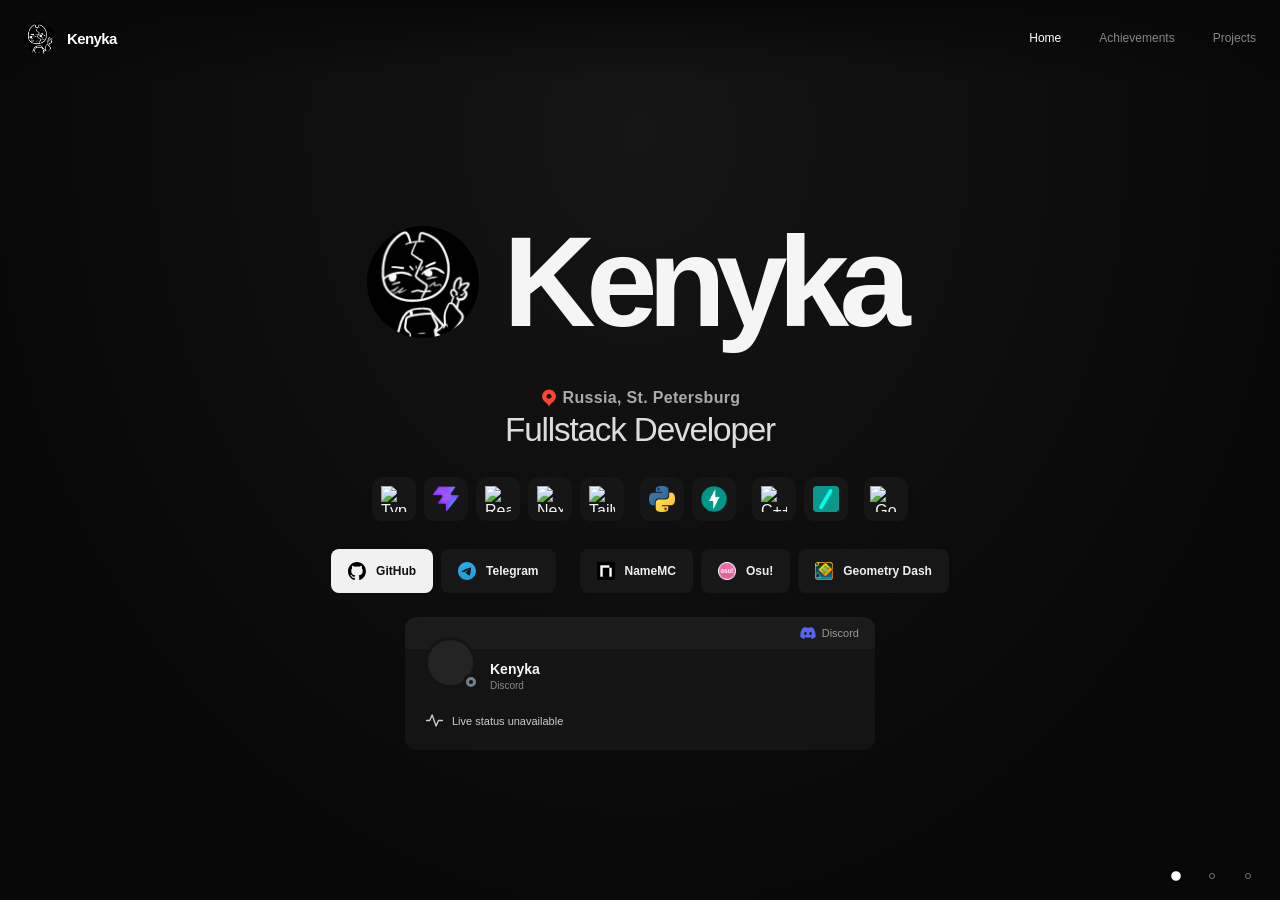
==== commit 02f5b08c: "add namemc" ====
--- a/index.html
+++ b/index.html
@@ -163,6 +163,10 @@
             </a>
             </div>
             <div class="social-group">
+            <a class="btn" href="https://namemc.com/profile/Kenyka.1" target="_blank" rel="noopener noreferrer">
+              <img class="social-icon" src="images/logos/namemc.png" alt="" width="18" height="18">
+              NameMC
+            </a>
             <a class="btn" href="https://osu.ppy.sh/users/38368874" target="_blank" rel="noopener noreferrer">
               <img class="social-icon" src="images/logos/osu.webp" alt="" width="18" height="18">
               Osu!
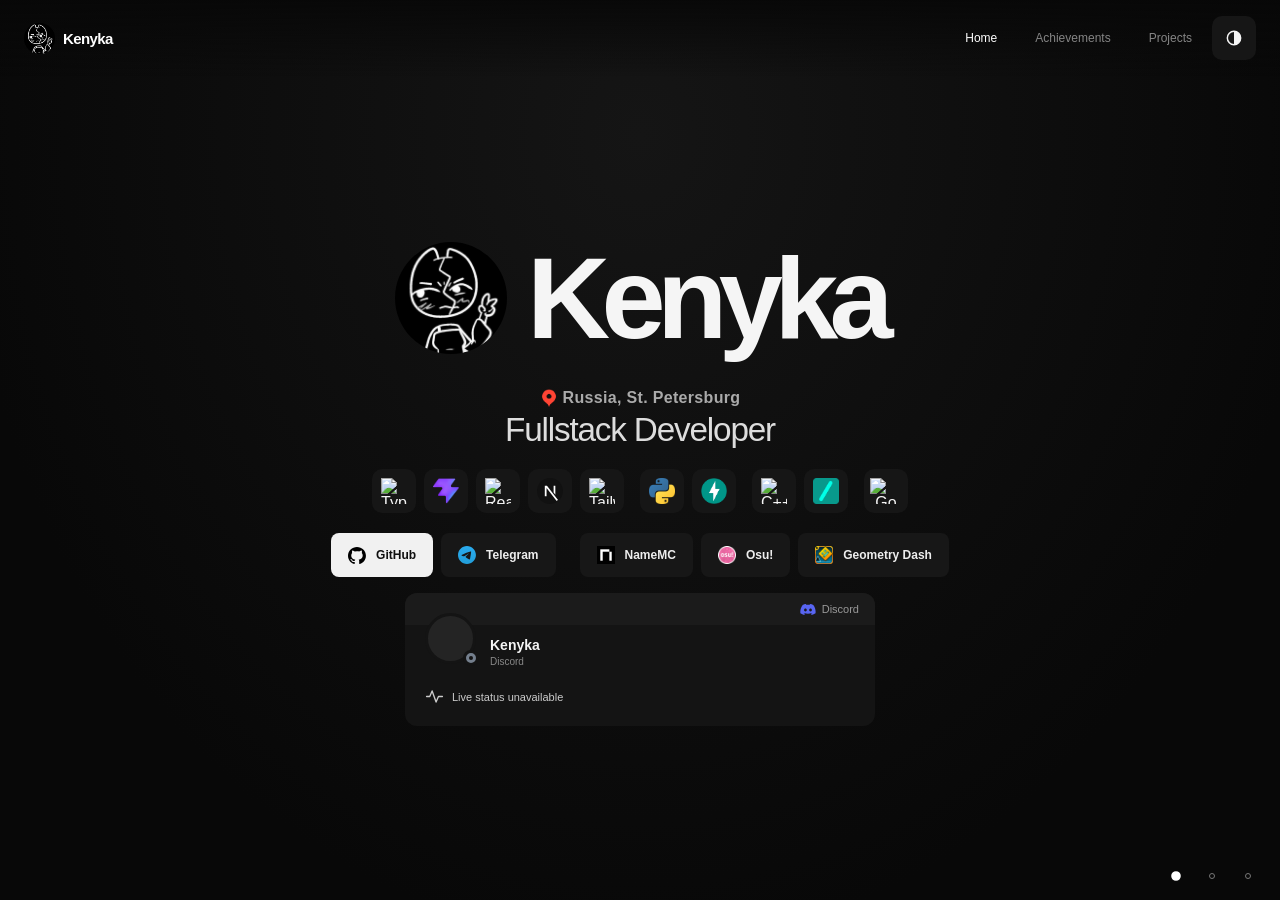
==== commit a67a402d: "add claude theme" ====
--- a/index.html
+++ b/index.html
@@ -5,6 +5,7 @@
 <meta charset="UTF-8">
 <meta name="viewport" content="width=device-width, initial-scale=1">
 <meta name="theme-color" content="#080808">
+<script src="scripts/theme.js"></script>
 <title>Kenyka</title>
 <link rel="icon" type="image/svg+xml" href="images/favicon.svg">
 
@@ -17,6 +18,7 @@
 <link rel="stylesheet" href="css/components.css">
 <link rel="stylesheet" href="css/theme.css">
 <link rel="stylesheet" href="css/responsive.css">
+<link rel="stylesheet" href="css/claude.css">
 </head>
 
 <body>
@@ -134,7 +136,7 @@
               <span class="tech" data-name="TypeScript" tabindex="0"><img src="https://upload.wikimedia.org/wikipedia/commons/f/f5/Typescript.svg" alt="TypeScript" width="26" height="26"></span>
               <span class="tech" data-name="Vite" tabindex="0"><img src="images/stack/vite.webp" alt="Vite" width="26" height="26"></span>
               <span class="tech" data-name="React" tabindex="0"><img src="https://react.dev/favicon-32x32.png" alt="React" width="26" height="26"></span>
-              <span class="tech" data-name="Next.js" tabindex="0"><img src="https://nextjs.org/favicon.ico" alt="Next.js" width="26" height="26"></span>
+              <span class="tech" data-name="Next.js" tabindex="0"><img src="images/stack/nextdotjs.svg" alt="Next.js" width="26" height="26"></span>
               <span class="tech" data-name="Tailwind CSS" tabindex="0"><img src="https://upload.wikimedia.org/wikipedia/commons/d/d5/Tailwind_CSS_Logo.svg" alt="Tailwind CSS" width="26" height="26"></span>
             </div>
             <div class="tech-group">
@@ -276,9 +278,35 @@
                 <img class="achievement-icon" src="images/icons/yandex_liceum.png" alt="" width="28" height="28">
                 Yandex Lyceum
               </div>
-              <div class="bullet">
-                Studying <strong>Industrial Programming in Python</strong>.
-              </div>
+              <article class="prod-entry sayte-entry">
+                <button class="bullet lyceum-trigger" type="button" id="sayte-trigger"
+                  aria-expanded="false" aria-controls="sayte-panel">
+                  <span>Studying <strong>Industrial Programming in Python</strong>.</span>
+                  <svg class="icon prod-chevron" aria-hidden="true" viewBox="0 0 24 24"><polyline points="6 9 12 15 18 9"/></svg>
+                </button>
+                <div class="prod-panel" id="sayte-panel" role="region" aria-labelledby="sayte-trigger" inert>
+                  <div class="prod-panel-inner">
+                    <div class="prod-project">
+                      <div class="prod-project-heading sayte-heading">
+                        <img src="images/logos/sayte.png" alt="" width="36" height="36">
+                        <strong>Sayte</strong>
+                        <span class="project-tech-tag">PyQT Project</span>
+                      </div>
+                      <p>Voice notes with local transcription and AI editing.</p>
+                      <a class="project-link" href="https://github.com/thekeny/Sayte" target="_blank" rel="noopener noreferrer"
+                        aria-label="Sayte on GitHub (new tab)">
+                        GitHub
+                        <svg class="icon" aria-hidden="true"><use href="#i-external"/></svg>
+                      </a>
+                      <a class="project-link" href="presentation/sayte.pdf" target="_blank" rel="noopener noreferrer"
+                        aria-label="Sayte presentation (PDF, new tab)">
+                        Presentation
+                        <svg class="icon" aria-hidden="true"><use href="#i-external"/></svg>
+                      </a>
+                    </div>
+                  </div>
+                </div>
+              </article>
               <div class="bullet">
                 Completed the self-paced <strong>Go course</strong> (Go-1, Go-2, Go-3).
               </div>
--- a/css/layout.css
+++ b/css/layout.css
@@ -19,7 +19,7 @@
   background: none;
   display: flex;
   align-items: center;
-  gap: 12px;
+  gap: 8px;
   font-size: 15px;
   font-weight: 750;
   letter-spacing: -.04em;
--- a/css/achievements.css
+++ b/css/achievements.css
@@ -203,6 +203,51 @@
 .prod-project-heading strong {
   font-size: 13px;
   font-weight: 650;
+}
+
+.lyceum-trigger {
+  display: flex;
+  align-items: center;
+  justify-content: space-between;
+  gap: 10px;
+}
+
+.lyceum-trigger .prod-chevron {
+  flex-shrink: 0;
+}
+
+.sayte-heading {
+  flex-wrap: wrap;
+  gap: 8px;
+  margin-bottom: 6px;
+}
+
+.sayte-heading img {
+  width: 28px;
+  height: 28px;
+}
+
+.sayte-entry .prod-project {
+  padding-bottom: 8px;
+}
+
+.sayte-entry .prod-project p {
+  font-size: 11px;
+  line-height: 1.5;
+}
+
+.sayte-entry .project-link {
+  margin-top: 4px;
+}
+
+.project-tech-tag {
+  padding: 3px 6px;
+  border-radius: 5px;
+  background: #173b29;
+  color: #77dfa0;
+  font-size: 10px;
+  line-height: 14px;
+  white-space: nowrap;
 }
 
 .prod-project-icon,
--- a/css/projects.css
+++ b/css/projects.css
@@ -48,8 +48,11 @@
 
 
 .project-row {
-  display: flex;
-  gap: 9px;
+  --project-grow: 4.25;
+  --project-gap: 9px;
+  container-type: inline-size;
+  display: flex;
+  gap: var(--project-gap);
   height: 195px;
   min-width: 0;
 }
@@ -76,7 +79,7 @@
 }
 
 .project-card.active {
-  flex-grow: 4.25;
+  flex-grow: var(--project-grow);
   border-color: #888;
   background: #1a1a1a;
   box-shadow: none;
@@ -94,7 +97,7 @@
   padding: 14px 12px;
 }
 
-.project-card.active .project-top {
+.project-details .project-top {
   flex-direction: row;
   align-items: center;
   padding: 16px;
@@ -125,6 +128,34 @@
   overflow-wrap: anywhere;
 }
 
+.project-card > .project-top {
+  transition: opacity .15s ease-out;
+}
+
+.project-card.active > .project-top {
+  opacity: 0;
+}
+
+/* Keep expanded text laid out at its final width while the card reveals it. */
+.project-details {
+  position: absolute;
+  inset: 0 auto 0 0;
+  width: calc((100cqw - (var(--project-count) - 1) * var(--project-gap)) * var(--project-grow) / (var(--project-grow) + var(--project-count) - 1));
+  opacity: 0;
+  visibility: hidden;
+  transform: translateX(12px);
+  pointer-events: none;
+  transition: opacity .2s ease-out, transform .3s var(--ease), visibility 0s .2s;
+}
+
+.project-card.active .project-details {
+  opacity: 1;
+  visibility: visible;
+  transform: translateX(0);
+  pointer-events: auto;
+  transition-delay: 0s;
+}
+
 .project-label span {
   font-size: 10px;
   color: #888;
@@ -139,19 +170,6 @@
   top: 79px;
   left: 16px;
   right: 16px;
-  opacity: 0;
-  visibility: hidden;
-  transform: translateY(8px);
-  pointer-events: none;
-  transition: opacity .2s, transform .35s, visibility .2s;
-}
-
-.project-card.active .project-content {
-  opacity: 1;
-  visibility: visible;
-  transform: translateY(0);
-  pointer-events: auto;
-  transition-delay: .15s;
 }
 
 .project-content p {
--- a/css/theme.css
+++ b/css/theme.css
@@ -91,7 +91,7 @@
 .achievement-row.bronze { background: #2a201a; }
 .bronze .place { display: inline-flex; align-items: center; gap: 6px; color: #f2c39f; background: #493226; }
 .project-group { grid-template-columns: 160px minmax(0, 1fr); gap: 24px; margin-top: 24px; }
-.project-row { height: clamp(220px, 24dvh, 280px); gap: 12px; }
+.project-row { height: clamp(220px, 24dvh, 280px); --project-gap: 12px; }
 .project-card { border-radius: 10px; background: var(--project-bg, #131313); }
 .project-card.active { background: var(--project-active-bg, #202020); }
 .project-card:hover { background: var(--project-hover-bg, #191919); }
@@ -127,7 +127,7 @@
   --project-active-hover-bg: #1b2c22;
 }
 .project-top { padding: 16px; }
-.project-card.active .project-top { padding: 20px; }
+.project-details .project-top { padding: 20px; }
 .project-icon { width: 40px; height: 40px; border-radius: 10px; background: transparent; }
 .project-icon img { width: 36px; height: 36px; object-fit: contain; border-radius: 7px; }
 .project-label strong { font-size: 13px; }
--- a/css/responsive.css
+++ b/css/responsive.css
@@ -11,9 +11,9 @@
   .group-title { margin: 0; font-size: 22px; }
   .group-description { margin: 0 0 0 auto; }
   .project-row { height: 220px; }
-  .project-card.active { flex-grow: 5.5; }
+  .project-row { --project-grow: 5.5; }
   .project-top { padding: 12px 8px; }
-  .project-card.active .project-top { padding: 12px; }
+  .project-details .project-top { padding: 12px; }
   .project-content { top: 68px; left: 12px; right: 12px; }
   .achievement-row { padding: 12px; font-size: 12px; }
   .prod-project { padding: 0 12px 14px; }
@@ -66,13 +66,12 @@
   .group-title { font-size: 18px; }
   .group-number { font-size: 9px; }
   .group-description { font-size: 9px; }
-  .project-row { height: 236px; gap: 4px; }
-  .project-card.active { flex-grow: 9; }
-  .project-card:not(.active) .project-top { padding: 12px 2px; align-items: center; }
-  .project-card:not(.active) .project-label { writing-mode: vertical-rl; }
-  .project-card:not(.active) .project-label strong { font-size: 10px; white-space: nowrap; overflow-wrap: normal; }
-  .project-card:not(.active) .project-icon, .project-card:not(.active) .project-icon img { width: 22px; height: 22px; }
-  .project-card.active .project-top { padding: 12px 10px; gap: 8px; }
+  .project-row { height: 236px; --project-gap: 4px; --project-grow: 9; }
+  .project-card > .project-top { padding: 12px 2px; align-items: center; }
+  .project-card > .project-top .project-label { writing-mode: vertical-rl; }
+  .project-card > .project-top .project-label strong { font-size: 10px; white-space: nowrap; overflow-wrap: normal; }
+  .project-card > .project-top .project-icon, .project-card > .project-top .project-icon img { width: 22px; height: 22px; }
+  .project-details .project-top { padding: 12px 10px; gap: 8px; }
   .project-icon, .project-icon img { width: 30px; height: 30px; }
   .project-label strong { font-size: 12px; }
   .project-content { top: 60px; left: 10px; right: 10px; }
--- a/css/claude.css
+++ b/css/claude.css
@@ -0,0 +1,200 @@
+/* Shared layout and controls for both palettes. */
+:root {
+  --theme-surface: #161616;
+  --theme-hover: #252525;
+  --theme-focus: #ddd;
+  --theme-radius: 10px;
+  --theme-duration: 600ms;
+}
+header { gap: 20px; }
+.error-header { display: flex; align-items: center; justify-content: space-between; }
+header nav { margin-left: auto; }
+.theme-picker { width: 44px; height: 44px; flex: 0 0 44px; }
+.theme-trigger {
+  position: relative;
+  display: grid;
+  place-items: center;
+  width: 44px;
+  height: 44px;
+  padding: 0;
+  border: 0;
+  border-radius: 10px;
+  color: var(--text);
+  background: var(--theme-surface);
+  transition: background-color .3s ease, border-color .3s ease;
+}
+.theme-trigger:hover { background: var(--theme-hover); }
+.theme-trigger:focus-visible { outline: 2px solid var(--theme-focus); outline-offset: 3px; }
+.theme-icon {
+  position: absolute;
+  width: 20px;
+  height: 20px;
+  transition: opacity .4s ease, transform .4s cubic-bezier(.2, 0, 0, 1), filter .4s ease;
+}
+.theme-icon-claude { object-fit: contain; }
+.theme-icon-claude, [data-theme="claude"] .theme-icon-dark { opacity: 0; transform: scale(.25); filter: blur(4px); }
+[data-theme="claude"] .theme-icon-claude { opacity: 1; transform: scale(1); filter: blur(0); }
+
+/* Compact rhythm, natural heading width, and unobtrusive scroll areas. */
+.hero { gap: 16px; }
+.hero-heading { gap: 20px; margin-block: 16px; }
+.hero h1 { width: auto; font-size: clamp(56px, 9vw, 128px); line-height: 1.05; padding: 0; }
+.hero-location { margin-top: 12px; }
+.tech-stack, .socials { margin-top: 20px; }
+.section-title { font-size: clamp(40px, 5vw, 72px); line-height: 1.1; }
+.slide :is(h1, h2)[tabindex="-1"]:focus { outline: none; }
+.achievement-grid { margin-top: 20px; }
+.project-group { gap: 16px; margin-top: 20px; }
+.project-content { bottom: 12px; overflow-y: auto; overscroll-behavior: contain; }
+html, body, .screen-body, .project-content, .projects-body { scrollbar-width: none; }
+html::-webkit-scrollbar, body::-webkit-scrollbar, .screen-body::-webkit-scrollbar, .project-content::-webkit-scrollbar, .projects-body::-webkit-scrollbar { display: none; }
+/* Reveal the incoming palette from the top right with a diagonal edge. */
+::view-transition-old(root) { animation: none; }
+::view-transition-new(root) {
+  animation: theme-diagonal var(--theme-duration) cubic-bezier(.22, 1, .36, 1) both;
+  mix-blend-mode: normal;
+}
+@keyframes theme-diagonal {
+  from { clip-path: polygon(100% 0, 100% 0, 100% 0); }
+  to { clip-path: polygon(-100% 0, 100% 0, 100% 200%); }
+}
+html.theme-changing :is(body, header, .btn, .tech, .discord-card, .discord-banner, .achievement-card, .achievement-row, .bullet, .project-card, .place, .stack-tag, .theme-trigger) {
+  transition-property: background-color, color, border-color, box-shadow;
+  transition-duration: var(--theme-duration);
+}
+html[data-theme="claude"] {
+  color-scheme: light;
+  --bg: #FAF9F6;
+  --surface: #FFFFFF;
+  --surface-muted: #F2F0EA;
+  --surface-hover: #ECE9E2;
+  --text: #25231F;
+  --text-secondary: #66635D;
+  --text-muted: #817C73;
+  --border: #E5E1D9;
+  --accent: #A44940;
+  --accent-hover: #84382F;
+  --accent-soft: #F2DEDA;
+  --focus: #9C5B43;
+  --success: #3E7657;
+  --warning: #A66B29;
+  --danger: #B84B43;
+  --panel: var(--surface);
+  --muted: var(--text-secondary);
+  --font-sans: system-ui, "Segoe UI", sans-serif;
+  --font-serif: Georgia, "Times New Roman", serif;
+  --space-1: 4px; --space-2: 8px; --space-3: 12px;
+  --space-4: 16px; --space-5: 24px; --space-6: 32px;
+  --space-7: 40px; --space-8: 48px; --space-9: 64px;
+  --space-10: 80px; --space-11: 96px; --space-12: 128px;
+  --container: 1200px;
+  --radius-xs: 6px; --radius-sm: 10px; --radius-md: 14px; --radius-lg: 20px;
+  --theme-surface: var(--surface);
+  --theme-hover: var(--surface-muted);
+  --theme-focus: var(--focus);
+  --theme-radius: var(--radius-sm);
+  --theme-shadow: 0 2px 12px rgb(30 25 20 / .05);
+  background: var(--bg);
+}
+html[data-theme="claude"] body { background: var(--bg); }
+html[data-theme="claude"] ::selection { background: var(--accent-soft); color: var(--text); }
+html[data-theme="claude"] header {
+  background: var(--bg);
+}
+html[data-theme="claude"] :is(.logo, .error-brand, .role, .achievement-row strong, .bullet strong, .project-label strong) { color: var(--text); }
+html[data-theme="claude"] nav button { color: var(--text-secondary); }
+html[data-theme="claude"] nav button:is(:hover, .active) { color: var(--text); }
+html[data-theme="claude"] nav button.active { color: var(--accent-hover); }
+html[data-theme="claude"] :is(button, a, .project-card, .tech, .discord-badges [data-tooltip]):focus-visible {
+  outline: 2px solid var(--focus);
+  outline-offset: 2px;
+}
+html[data-theme="claude"] .prod-entry > button:focus-visible { outline-offset: -3px; }
+html[data-theme="claude"] :is(.hero h1, .section-title, .footer-name) { font-family: Georgia, "Times New Roman", serif; font-weight: 400; }
+html[data-theme="claude"] .hero h1 { color: #000; }
+html[data-theme="claude"] :is(.section-title, .footer-name, .card-header, .group-title) { color: var(--accent-hover); }
+html[data-theme="claude"] .section-title span { color: var(--accent); }
+html[data-theme="claude"] :is(.eyebrow, .subtitle, .scroll-hint, .section-description,
+  .achievement-row, .achievement-row small, .bullet, .prod-project p, .prod-chevron,
+  .project-content p, .group-description, .group-number, .project-label span,
+  .copyright, .footer-links a, .footer-links button, .discord-banner, .discord-user,
+  .discord-custom-status, .discord-activity, .discord-note, .discord-badges span) { color: var(--text-secondary); }
+html[data-theme="claude"] .diamond { background: var(--accent); }
+html[data-theme="claude"] .tech { background: var(--surface-muted); }
+html[data-theme="claude"] .tech:hover { background: var(--surface-hover); }
+html[data-theme="claude"] :is(.tech::after, .discord-badges [data-tooltip]::after, .toast) {
+  background: var(--surface);
+  color: var(--text);
+  box-shadow: var(--theme-shadow);
+}
+html[data-theme="claude"] .btn {
+  background: var(--surface-muted);
+  color: var(--text);
+}
+html[data-theme="claude"] .btn:hover { background: var(--surface-hover); }
+html[data-theme="claude"] .btn.primary { background: var(--accent); color: #fff; border-color: var(--accent); }
+html[data-theme="claude"] .btn.primary:hover { background: var(--accent-hover); border-color: var(--accent-hover); }
+html[data-theme="claude"] .btn.primary .social-icon { filter: brightness(0) invert(1); }
+/* Preserve full-color logos. Only known monochrome silhouettes are recolored. */
+html[data-theme="claude"] :is(.social-icon[src$="telegram.svg"], .discord-logo) { filter: brightness(0); }
+html[data-theme="claude"] .discord-card { background: var(--surface); }
+html[data-theme="claude"] .discord-card:hover { border-color: var(--accent); }
+html[data-theme="claude"] .discord-banner { background: var(--accent-soft); color: var(--accent-hover); }
+html[data-theme="claude"] #discordAvatar { background: var(--surface-muted); }
+html[data-theme="claude"] :is(.avatar, .presence) { border-color: var(--surface); }
+html[data-theme="claude"] .presence::after { background: var(--surface); }
+html[data-theme="claude"] .presence.online { background: var(--success); }
+html[data-theme="claude"] .presence.idle { background: var(--warning); }
+html[data-theme="claude"] .presence.dnd { background: var(--danger); }
+html[data-theme="claude"] :is(.presence.offline, .presence.unknown) { background: var(--text-secondary); }
+html[data-theme="claude"] .discord-guild-tag { background: var(--surface-muted); }
+html[data-theme="claude"] .achievement-card { background: var(--surface); }
+html[data-theme="claude"] :is(.prod-entry.active, .prod-entry.winner, .achievement-row.winner, .achievement-row.bronze, .bullet.highlight) {
+  background: var(--accent-soft);
+  color: var(--text);
+}
+html[data-theme="claude"] :is(.place, .winner .place, .bronze .place, .project-tech-tag, .stack-tag) {
+  background: var(--surface-muted);
+  color: var(--text-secondary);
+}
+html[data-theme="claude"] :is(.winner .place, .bronze .place) { background: var(--accent-soft); color: var(--text); }
+html[data-theme="claude"] :is(.bullet.highlight strong, .prize-caption) { color: var(--text); }
+html[data-theme="claude"] .project-card {
+  --project-tint: #e3dfd6;
+  background: color-mix(in srgb, var(--project-tint) 35%, white);
+  border: 0;
+  box-shadow: none;
+}
+html[data-theme="claude"] .project-card[data-tone="yellow"] { --project-tint: #e9d791; }
+html[data-theme="claude"] .project-card[data-tone="purple"] { --project-tint: #ceb9e2; }
+html[data-theme="claude"] .project-card[data-tone="blue"]:not([data-project="Q.AI"]) { --project-tint: #b1d3e6; }
+html[data-theme="claude"] .project-card[data-tone="pink"] { --project-tint: #e5b9cd; }
+html[data-theme="claude"] .project-card[data-tone="green"] { --project-tint: #b4d9bf; }
+html[data-theme="claude"] .project-card:hover { background: color-mix(in srgb, var(--project-tint) 45%, white); }
+html[data-theme="claude"] .project-card.active { background: color-mix(in srgb, var(--project-tint) 55%, white); }
+html[data-theme="claude"] .project-card.active:hover { background: color-mix(in srgb, var(--project-tint) 65%, white); }
+html[data-theme="claude"] .project-link { color: var(--focus); }
+html[data-theme="claude"] .project-link:hover { color: var(--accent-hover); text-decoration: underline; }
+html[data-theme="claude"] .footer-links a:hover { color: var(--text); text-decoration: underline; }
+html[data-theme="claude"] .page-dot span { border-color: var(--text-secondary); }
+html[data-theme="claude"] .page-dot.active span { background: var(--accent-hover); border-color: var(--accent-hover); }
+html[data-theme="claude"] .error-scene h1 { color: var(--border); }
+html[data-theme="claude"] .error-art { filter: brightness(0); }
+html[data-theme="claude"] .home-link { background: var(--accent); color: #fff; }
+html[data-theme="claude"] .home-link:hover { background: var(--accent-hover); }
+
+@media (max-width: 1000px) { .project-group { gap: 10px; } }
+@media (max-width: 600px) {
+  header { gap: 8px; }
+  header nav { gap: 12px; }
+  .hero-heading { gap: 12px; margin-block: 12px; }
+  .hero h1 { font-size: clamp(56px, 14vw, 80px); }
+  .hero { gap: 16px; }
+  .tech-stack, .socials { margin-top: 16px; }
+  .achievement-grid { margin-top: 16px; }
+  .project-group { gap: 8px; margin-top: 16px; }
+}
+@media (prefers-reduced-motion: reduce) {
+  *, *::before, *::after { transition-duration: .01ms !important; animation: none !important; }
+  ::view-transition-old(root), ::view-transition-new(root) { animation: none !important; }
+}
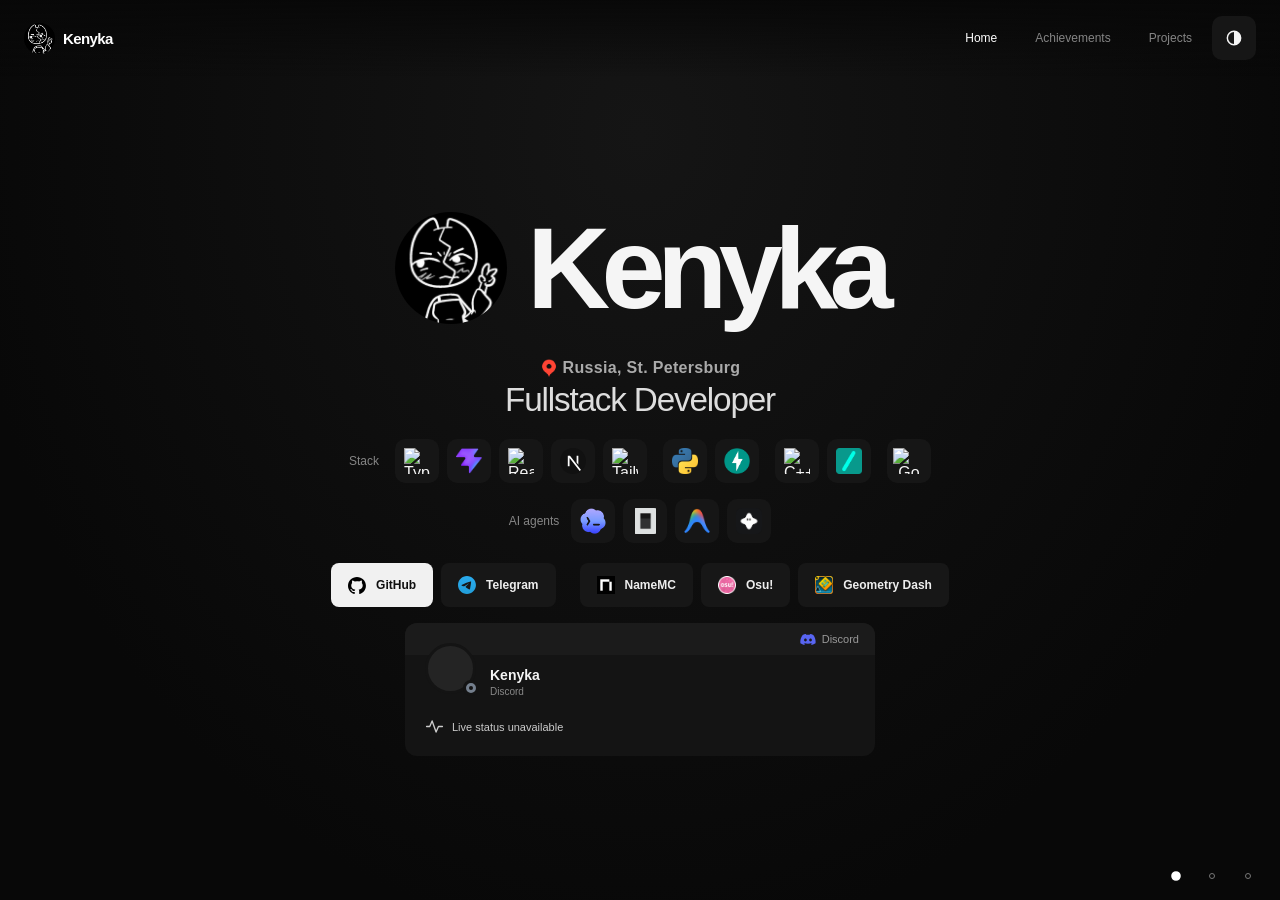
==== commit 5d89ba23: "add ai agents" ====
--- a/index.html
+++ b/index.html
@@ -131,7 +131,8 @@
 
           <p class="role reveal delay-2">Fullstack Developer</p>
 
-          <div class="tech-stack reveal delay-2">
+          <div class="tech-stack reveal delay-2" role="group" aria-labelledby="stack-label">
+            <span class="tool-label" id="stack-label">Stack</span>
             <div class="tech-group">
               <span class="tech" data-name="TypeScript" tabindex="0"><img src="https://upload.wikimedia.org/wikipedia/commons/f/f5/Typescript.svg" alt="TypeScript" width="26" height="26"></span>
               <span class="tech" data-name="Vite" tabindex="0"><img src="images/stack/vite.webp" alt="Vite" width="26" height="26"></span>
@@ -150,6 +151,16 @@
             <div class="tech-group">
               <span class="tech" data-name="Go" tabindex="0"><img src="https://go.dev/blog/go-brand/Go-Logo/SVG/Go-Logo_Blue.svg" alt="Go" width="26" height="26"></span>
             </div>
+          </div>
+
+          <div class="ai-agents reveal delay-2" role="group" aria-labelledby="ai-agents-label">
+            <span class="tool-label" id="ai-agents-label">AI agents</span>
+            <ul class="ai-agents-list">
+              <li class="tech" data-name="Codex" tabindex="0"><img src="images/ai/codex.png" alt="Codex" width="26" height="26"></li>
+              <li class="tech" data-name="OpenCode" tabindex="0"><img src="images/ai/opencode.png" alt="OpenCode" width="26" height="26"></li>
+              <li class="tech" data-name="Antigravity" tabindex="0"><img src="images/ai/agy.png" alt="Antigravity" width="26" height="26"></li>
+              <li class="tech" data-name="SpiritCode" tabindex="0"><img src="images/logos/spiritlm.png" alt="SpiritCode" width="26" height="26"></li>
+            </ul>
           </div>
 
           <div class="socials reveal delay-3">
--- a/css/hero.css
+++ b/css/hero.css
@@ -47,6 +47,7 @@
 
 .tech-stack {
   display: flex;
+  align-items: center;
   justify-content: center;
   gap: 9px;
   flex-wrap: wrap;
@@ -98,6 +99,40 @@
   transform: translate(-50%, 0);
 }
 
+.ai-agents {
+  display: flex;
+  align-items: center;
+  justify-content: center;
+  flex-wrap: wrap;
+  gap: 8px 12px;
+  margin-top: 16px;
+  font-size: 12px;
+}
+
+.tool-label {
+  color: var(--muted);
+  font-size: 12px;
+  line-height: 1.4;
+}
+
+.ai-agents-list {
+  display: flex;
+  justify-content: center;
+  flex-wrap: wrap;
+  gap: 8px;
+  margin: 0;
+  padding: 0;
+  list-style: none;
+}
+
+.ai-agents-list img {
+  border-radius: 4px;
+}
+
+html:not([data-theme="claude"]) .ai-agents-list [data-name="OpenCode"] img {
+  filter: invert(1);
+}
+
 .socials {
   display: flex;
   justify-content: center;
